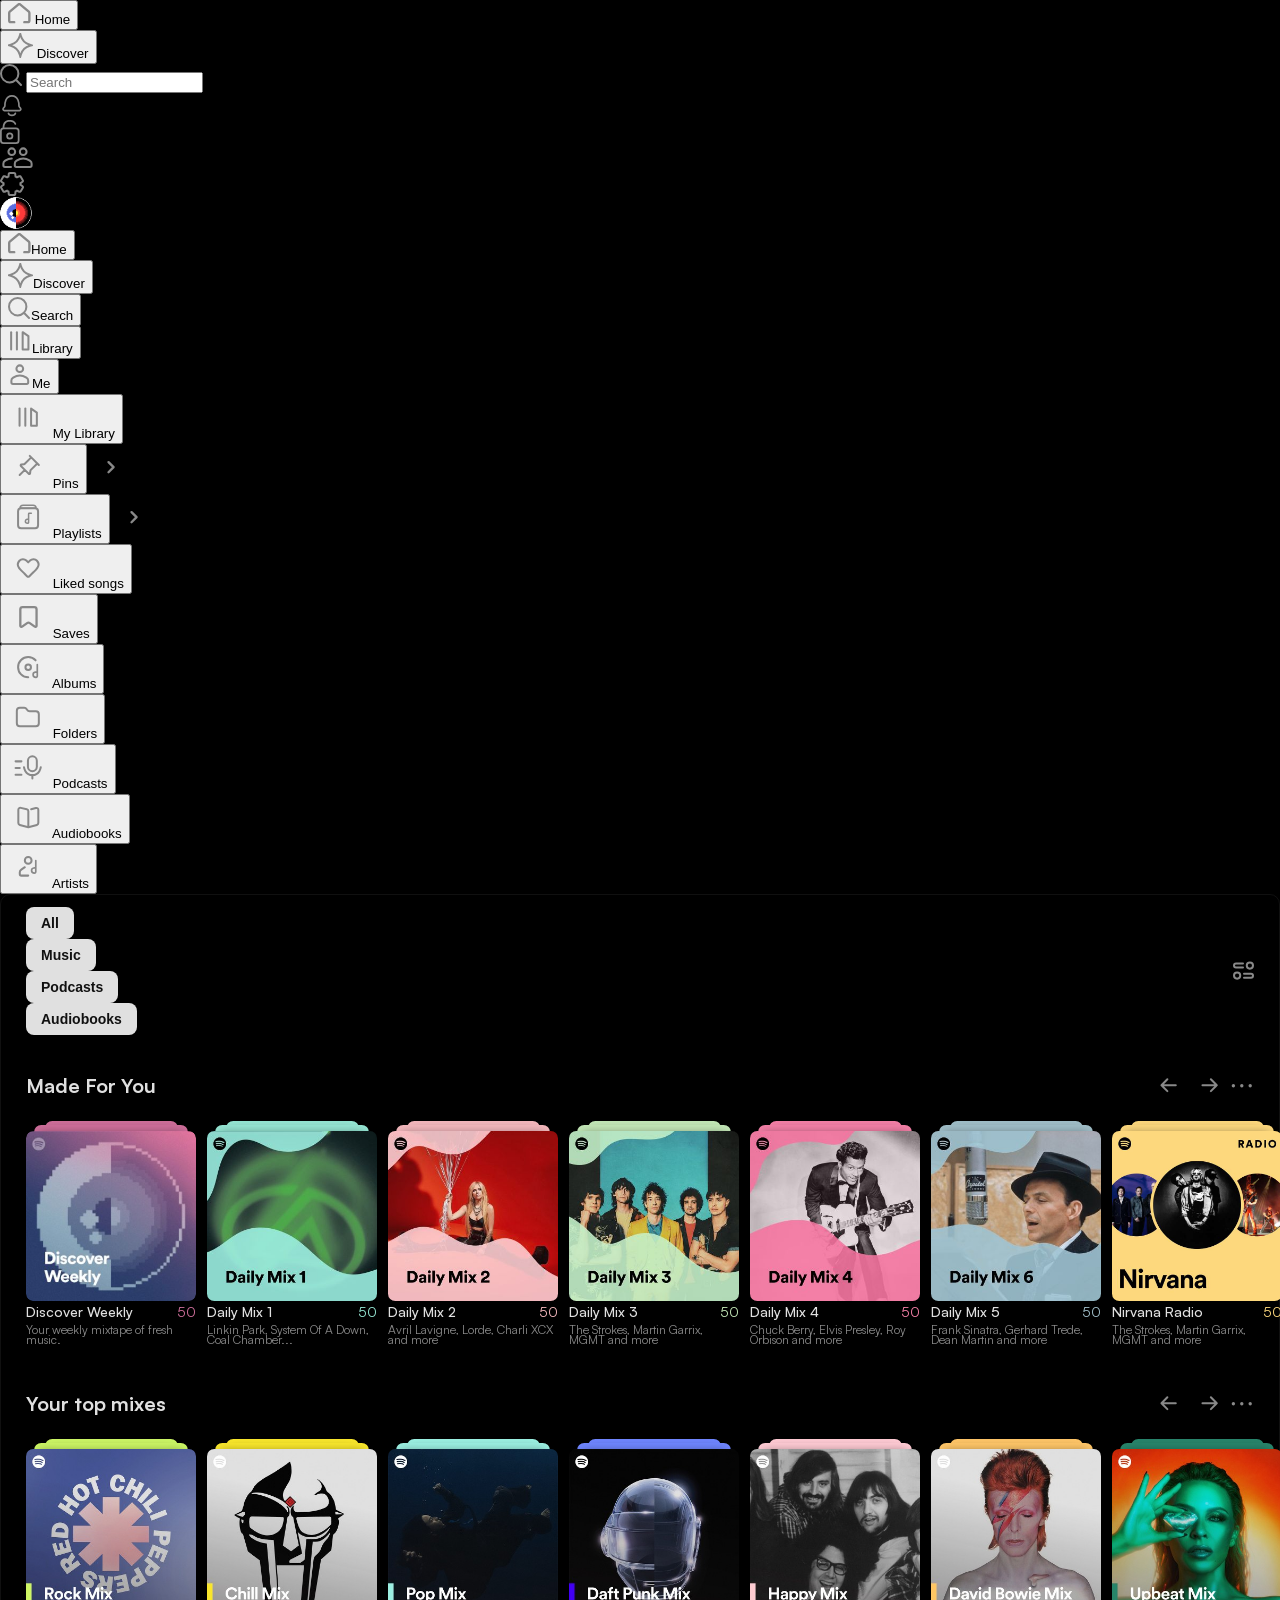
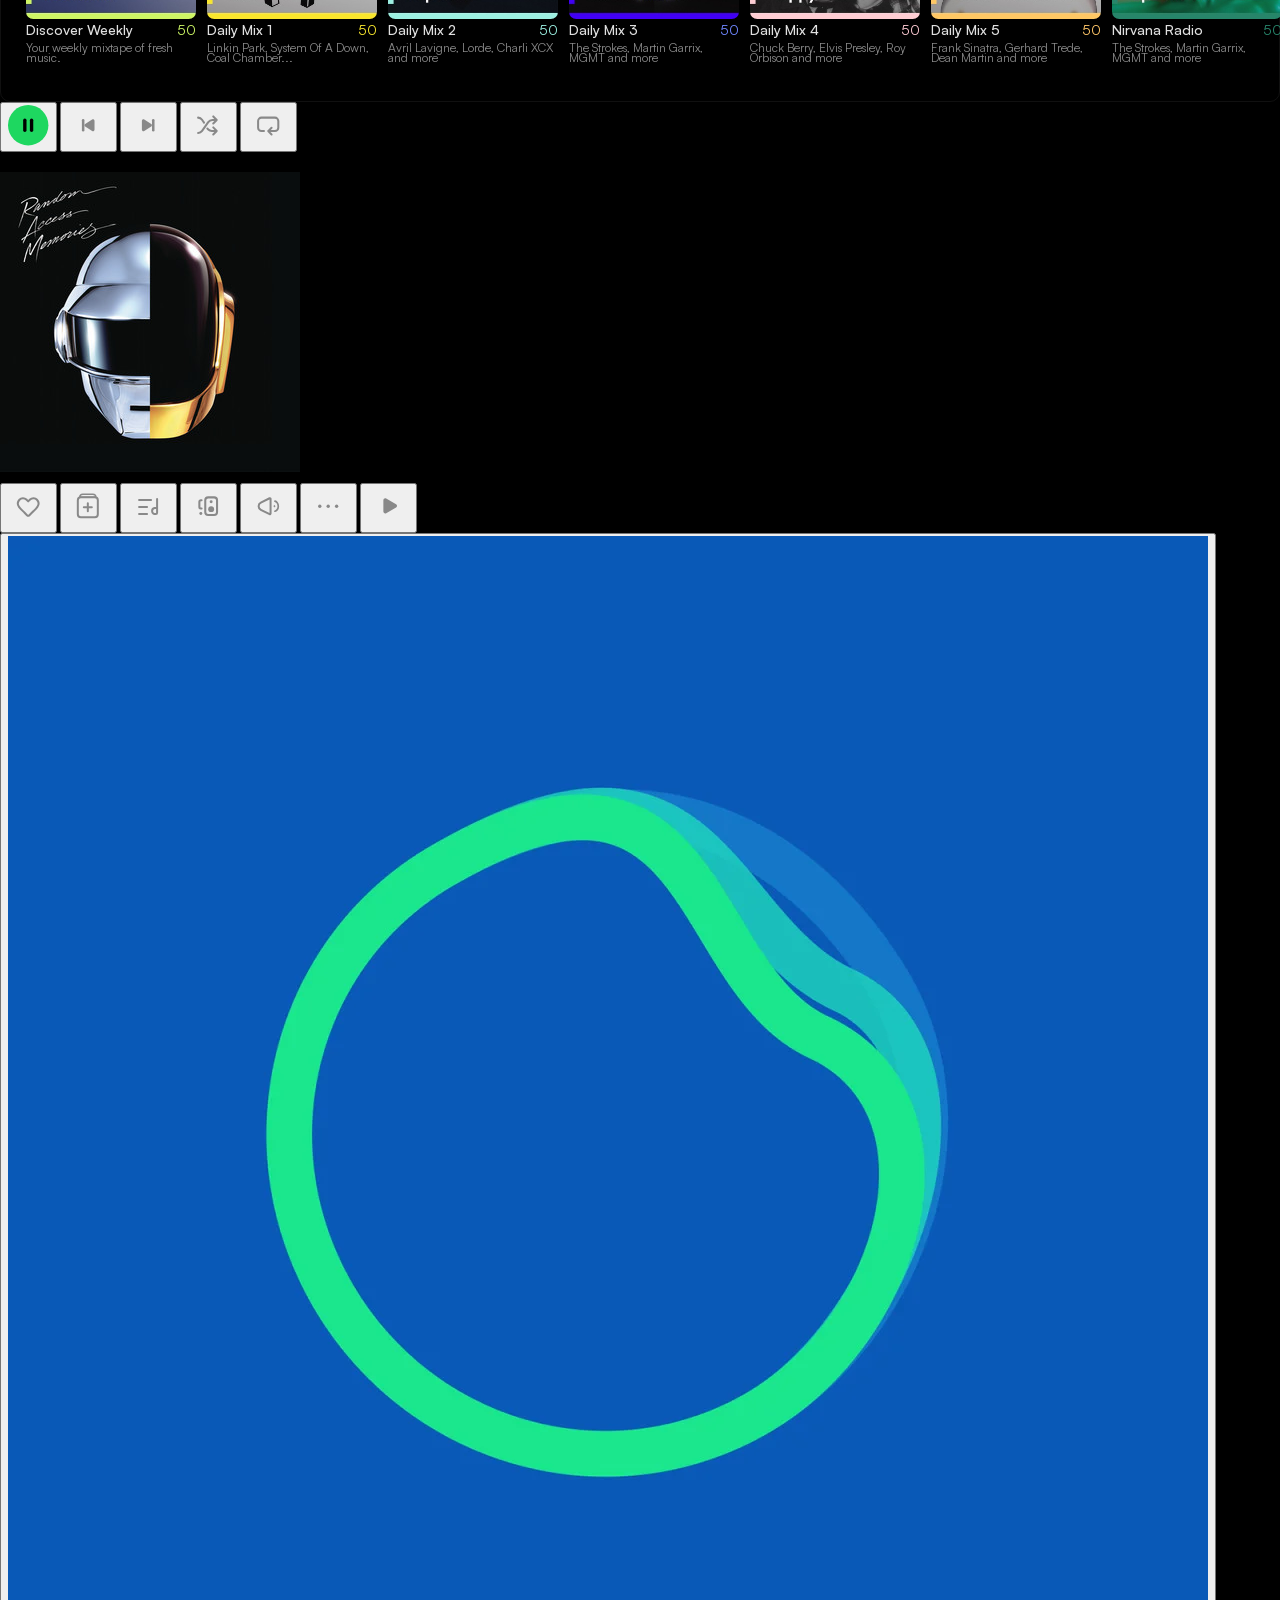
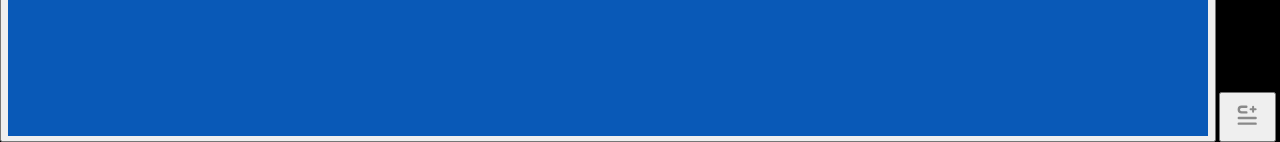
==== index.html @ dafb08f4 "..." ====
<!DOCTYPE html>
<html lang="en">
<head>
    <meta charset="UTF-8">
    <meta name="viewport" content="width=device-width, initial-scale=1.0">
    <title>Document</title>
    <link rel="stylesheet" href="./assets/fonts/fonts.css">
    <link rel="stylesheet" href="css/style.css">
</head>
<body>

        <!-- Koki -->
    <!-- desctop header -->

     <header class="header-desctop">

            
        
            
            <!-- header nav buttons and search input -->
            
            <div class="header-nav">
                <ul>
                    <li class="active">
                        <button>
                            <span class="icon">
                                <img src="./assets/images/Icons-large/house no hover.svg" alt="">
                            </span>
                            <span class="item-label">Home</span>
                        </button>
                    </li>

                    <li>
                        <button>
                            <span class="icon">
                                <img src="./assets/images/Icons-large/star discover.svg" alt="">
                            </span>
                            <span class="item-label">Discover</span>
                        </button>
                    </li>
                </ul>
                
                
            
                <div class="search-container">
                <img src="./assets/images/Icons-large/magnifing glass.svg" alt="">
                <input type="search" placeholder="Search">
                </div>
            
            </div>



            <div class="header-action-icons">
                <ul>
                    <li><img src="./assets/images/Icons-large/bell.svg" alt=""></li>
                    <li><img src="./assets/images/Icons-large/lock.svg" alt=""></li>
                    <li><img src="./assets/images/Icons-large/group.svg" alt=""></li>
                    <li><img src="./assets/images/Icons-large/settings.svg" alt=""></li>
                    <li><img src="./assets/images/Icons-large/profile icon.svg" alt=""></li>
                </ul>
            </div>
        
        </header>


    


     <!-- mobile header -->
     <header class="header-mobile">
         <div class="header-nav">
                <ul>
                    <li><button><img src="./assets/images/Icons-small/house-mobile.svg" alt="">Home</button></li>
                    <li><button><img src="./assets/images/Icons-small/discover-mobile.svg" alt="">Discover</button></li>
                    <li><button><img src="./assets/images/Icons-small/search-mobile.svg" alt="">Search</button></li>
                    <li><button><img src="./assets/images/Icons-small/libary-mobile.svg" alt="">Library</button></li>
                    <li><button><img src="./assets/images/Icons-small/me-mobile.svg" alt="">Me</button></li>
                </ul>
                
                
                
                
                

            </div>
     </header>


     <!-- nutsa -->
     <!-- sidebar -->
     <aside class="sidebar">
        <ul class="sidebar-content">

            <!-- My Library start -->
            <li class="sidebar-items">
                <button class="sidebar-item">
                    <img src="assets/images/Icons-large/Name=Library, Filled=No.svg" class="icon" alt="albums icon">
                    <span class="item-label">My Library</span>
                </button>
            </li>
            <!-- My Library end -->

            <li class="sidebar-items">
                <button class="sidebar-item">
                    <img src="assets/images/Icons-large/Name=Pin, Filled=No.svg" class="icon" alt="pin icon">
                    <span class="item-label">Pins</span>
                </button>
                <img src="assets/images/Icons-large/Name=Right, Filled=No.svg" class="sidebar-arrow" class="sidebar arrow">
            </li>


            <li class="sidebar-items">
                <button class="sidebar-item">
                    <img src="assets/images/Icons-large/Name=Playlist, Filled=No.svg" class="icon" alt="playlist icon">
                    <span class="item-label">Playlists</span>
                </button>
                <img src="assets/images/Icons-large/Name=Right, Filled=No.svg" class="sidebar-arrow" class="sidebar arrow">
            </li>

            <li class="sidebar-items">
                <button class="sidebar-item">
                    <img src="assets/images/Icons-large/Name=Like, Filled=No.svg" class="icon" alt="liked song icon">
                    <span class="item-label">Liked songs</span>
                </button>
            </li>

            <li class="sidebar-items">
                <button class="sidebar-item">
                    <img src="assets/images/Icons-large/Name=Save, Filled=No.svg" class="icon" alt="saved icon">
                    <span class="item-label">Saves</span>
                </button>
            </li>

            <li class="sidebar-items">
                <button class="sidebar-item">
                    <img src="assets/images/Icons-large/Name=Album, Filled=No.svg" class="icon" alt="albums icon">
                    <span class="item-label">Albums</span>
                </button>
            </li>

            <li class="sidebar-items">
                <button class="sidebar-item">
                    <img src="assets/images/Icons-large/Name=Folder, Filled=No.svg" class="icon" alt="Folders icon">
                    <span class="item-label">Folders</span>
                </button>
            </li>

            <li class="sidebar-items">
                <button class="sidebar-item">
                    <img src="assets/images/Icons-large/Name=Podcast, Filled=No.svg" class="icon" alt="podcasts icon">
                    <span class="item-label">Podcasts</span>
                </button>
            </li>

            <li class="sidebar-items">
                <button class="sidebar-item">
                    <img src="assets/images/Icons-large/Name=Audiobook, Filled=No.svg" class="icon" alt="audiobooks icon">
                    <span class="item-label">Audiobooks</span>
                </button>
            </li>

            <li class="sidebar-items">
                <button class="sidebar-item">
                    <img src="assets/images/Icons-large/Name=Artist, Filled=No.svg" class="icon" alt="artists icon">
                    <span class="item-label">Artists</span>
                </button>
            </li>
        </ul>
     </aside>


    <!-- Main section -->
     <main class="main">

        <!-- Home section -->

        

        <section class="home">
            

           


            <!-- Music and other audio services filter -->

            <div class="music-audio-filter">
                <div>
                    <ul>
                        <li><button>All</button></li>
                        <li><button>Music</button></li>
                        <li><button>Podcasts</button></li>
                        <li><button>Audiobooks</button></li>
                    </ul>
                </div>
                    
                    
                
                
                <img src="./assets/images/Icons-large/friends-activity-sidebar-toggle-button.svg" alt="">

            </div>



            
            <!-- mobile only sub menu -->

            <section class="mobile-insta-access-music-list">


                <!-- individual card -->
                <div class="mobile-insta-access-container">
                    <img src="./assets/images/home-mix-cards/daft punk.png" alt="">
                    <div>
                        <h4>Get Lucky (feat. Pharel whiliams)</h4>
                        <p>Daft Punk</p>
                    </div>
                </div>


                <!-- individual card -->
                <div class="mobile-insta-access-container">
                    <img src="./assets/images/home-mix-cards/avrillpink.png" alt="">
                    <div>
                        <h4>Daily Mix 2</h4>
                    </div>
                </div>

                
                <!-- individual card -->
                <div class="mobile-insta-access-container">
                    <img src="./assets/images/home-mix-cards/linkingreen.png" alt="">
                    <div>
                        <h4>Daily Mix 1</h4>
                        
                    </div>
                </div>


                <!-- individual card -->
                <div class="mobile-insta-access-container">
                    <img src="./assets/images/home-mix-cards/daft punk.png" alt="">
                    <div>
                        <h4>Instant Crush</h4>
                        <p>Daft Punk</p>
                    </div>
                </div>


                <!-- individual card -->
                <div class="mobile-insta-access-container">
                    <img src="./assets/images/home-mix-cards/daft punk.png" alt="">
                    <div>
                        <h4>Around the world</h4>
                        <p>Daft Punk</p>
                    </div>
                </div>


                <!-- individual card -->
                <div class="mobile-insta-access-container">
                    <img src="./assets/images/home-mix-cards/redhotchillieyellow.png" alt="">
                    <div>
                        <h4>Rock Mix</h4>
                        
                    </div>
                </div>

            </section>
           

            <!-- Made for You CardList Header -->
            <div class="card-list-header">
                
                <h2>Made For You</h2>
                
                <div>
                    <img src="./assets/images/Icons-large/Name=Arrow-Left, Filled=No.svg" alt="">
                    <img src="./assets/images/Icons-large/Name=Arrow-Right, Filled=No.svg" alt="">
                    <img src="./assets/images/Icons-large/tripple dots.svg" alt="">
                </div>
            </div>






            <!-- Card List : Made for you -->
            <div class="home-mix-card-list">




                <!-- Card container -->
                 <div class="home-mix-card-container descoverpink">
                <div class="home-mix-card-image-container">
                <img src="./assets/images/home-mix-cards/discover weekly.png" alt="" class="home-mix-card-image">
                <div class="card-image-backlayer1"></div>
                <div class="card-image-backlayer2"></div>
                </div>
                <div class="card-text">
                    <div class="card-text-header">
                        <h3>Discover Weekly</h3>
                        <span>50</span>
                    </div>
                    <p>Your weekly mixtape of fresh music.</p>
                </div>   
                </div>
                

                <!-- Card container -->
                 <div class="home-mix-card-container linkinparkgreen">
                <div class="home-mix-card-image-container">
                <img src="./assets/images/home-mix-cards/linkingreen.png" alt="" class="home-mix-card-image">
                <div class="card-image-backlayer1"></div>
                <div class="card-image-backlayer2"></div>
                </div>
                <div class="card-text">
                    <div class="card-text-header">
                        <h3>Daily Mix 1</h3>
                        <span>50</span>
                    </div>
                    <p>Linkin Park, System Of A Down, Coal Chamber...</p>
                </div>   
                </div>
            

                <!-- Card container -->
                 <div class="home-mix-card-container avrillpink">
                <div class="home-mix-card-image-container">
                <img src="./assets/images/home-mix-cards/avrillpink.png" alt="" class="home-mix-card-image">
                <div class="card-image-backlayer1"></div>
                <div class="card-image-backlayer2"></div>
                </div>
                <div class="card-text">
                    <div class="card-text-header">
                        <h3>Daily Mix 2</h3>
                        <span>50</span>
                    </div>
                    <p>Avril Lavigne, Lorde, Charli XCX and more</p>
                </div>   
                </div>
              

                <!-- Card container -->
                 <div class="home-mix-card-container strokesgreen">
                <div class="home-mix-card-image-container">
                <img src="./assets/images/home-mix-cards/strokesgreen.png" alt="" class="home-mix-card-image">
                <div class="card-image-backlayer1"></div>
                <div class="card-image-backlayer2"></div>
                </div>
                <div class="card-text">
                    <div class="card-text-header">
                        <h3>Daily Mix 3</h3>
                        <span>50</span>
                    </div>
                    <p>The Strokes, Martin Garrix, MGMT and more</p>
                </div>   
                </div>
             

                <!-- Card container -->
                 <div class="home-mix-card-container chuckberrypink">
                <div class="home-mix-card-image-container">
                <img src="./assets/images/home-mix-cards/chuckberrypink.png" alt="" class="home-mix-card-image">
                <div class="card-image-backlayer1"></div>
                <div class="card-image-backlayer2"></div>
                </div>
                <div class="card-text">
                    <div class="card-text-header">
                        <h3>Daily Mix 4</h3>
                        <span>50</span>
                    </div>
                    <p>Chuck Berry, Elvis Presley, Roy Orbison and more</p>
                </div>   
                </div>
                

                <!-- Card container -->
                 <div class="home-mix-card-container sinatrablue" >
                <div class="home-mix-card-image-container">
                <img src="./assets/images/home-mix-cards/sinatrablue.png" alt="" class="home-mix-card-image">
                <div class="card-image-backlayer1"></div>
                <div class="card-image-backlayer2"></div>
                </div>
                <div class="card-text">
                    <div class="card-text-header">
                        <h3>Daily Mix 5</h3>
                        <span>50</span>
                    </div>
                    <p>Frank Sinatra, Gerhard Trede, Dean Martin and more</p>
                </div>   
                </div>
             

                <!-- Card container -->
                 <div class="home-mix-card-container nirvanayellow">
                <div class="home-mix-card-image-container">
                <img src="./assets/images/home-mix-cards/nirvanayellow.png" alt="" class="home-mix-card-image">
                <div class="card-image-backlayer1"></div>
                <div class="card-image-backlayer2"></div>
                </div>
                <div class="card-text">
                    <div class="card-text-header">
                        <h3>Nirvana Radio</h3>
                        <span>50</span>
                    </div>
                    <p>The Strokes, Martin Garrix, MGMT and more</p>
                </div>   
                </div>
                

                <!-- Card container -->
                 <div class="home-mix-card-container follautpink">
                <div class="home-mix-card-image-container">
                <img src="./assets/images/home-mix-cards/follautpink.png" alt="" class="home-mix-card-image">
                <div class="card-image-backlayer1"></div>
                <div class="card-image-backlayer2"></div>
                </div>
                <div class="card-text">
                    <div class="card-text-header">
                        <h3>Fall Out Boy Ra...</h3>
                        <span>50</span>
                    </div>
                    <p>With Panic! At The Disco, The All-American Rejects,...</p>
                </div>   
                </div>
                
            </div>
           <!-- Card List : Made for you : END of list  -->









            <!-- Your Top Mixes Card List Header  -->

            <div class="card-list-header">
                <h2>Your top mixes</h2>
                
                <div>
                    <img src="./assets/images/Icons-large/Name=Arrow-Left, Filled=No.svg" alt="">
                    <img src="./assets/images/Icons-large/Name=Arrow-Right, Filled=No.svg" alt="">
                    <img src="./assets/images/Icons-large/tripple dots.svg" alt="">
                </div>
            </div>



           <!-- Card List : Your top mixes -->
           <div class="home-mix-card-list">

                <!-- Card container -->
                 <div class="home-mix-card-container redhotchillieyellow">
                <div class="home-mix-card-image-container">
                <img src="./assets/images/home-mix-cards/redhotchillieyellow.png" alt="" class="home-mix-card-image">
                <div class="card-image-backlayer1"></div>
                <div class="card-image-backlayer2"></div>
                </div>
                <div class="card-text">
                    <div class="card-text-header">
                        <h3>Discover Weekly</h3>
                        <span>50</span>
                    </div>
                    <p>Your weekly mixtape of fresh music.</p>
                </div>   
                </div>
                

                <!-- Card container -->
                 <div class="home-mix-card-container mfdoomyellow">
                <div class="home-mix-card-image-container">
                <img src="./assets/images/home-mix-cards/mfdoomyellow.png" alt="" class="home-mix-card-image">
                <div class="card-image-backlayer1"></div>
                <div class="card-image-backlayer2"></div>
                </div>
                <div class="card-text">
                    <div class="card-text-header">
                        <h3>Daily Mix 1</h3>
                        <span>50</span>
                    </div>
                    <p>Linkin Park, System Of A Down, Coal Chamber...</p>
                </div>   
                </div>
            

                <!-- Card container -->
                 <div class="home-mix-card-container eilishblue">
                <div class="home-mix-card-image-container">
                <img src="./assets/images/home-mix-cards/eilishblue.png" alt="" class="home-mix-card-image">
                <div class="card-image-backlayer1"></div>
                <div class="card-image-backlayer2"></div>
                </div>
                <div class="card-text">
                    <div class="card-text-header">
                        <h3>Daily Mix 2</h3>
                        <span>50</span>
                    </div>
                    <p>Avril Lavigne, Lorde, Charli XCX and more</p>
                </div>   
                </div>
              

                <!-- Card container -->
                 <div class="home-mix-card-container daftpunkblue">
                <div class="home-mix-card-image-container">
                <img src="./assets/images/home-mix-cards/daftpunkblue.png" alt="" class="home-mix-card-image">
                <div class="card-image-backlayer1"></div>
                <div class="card-image-backlayer2"></div>
                </div>
                <div class="card-text">
                    <div class="card-text-header">
                        <h3>Daily Mix 3</h3>
                        <span>50</span>
                    </div>
                    <p>The Strokes, Martin Garrix, MGMT and more</p>
                </div>   
                </div>
             

                <!-- Card container -->
                 <div class="home-mix-card-container turtlespink">
                <div class="home-mix-card-image-container">
                <img src="./assets/images/home-mix-cards/turtlespink.png" alt="" class="home-mix-card-image">
                <div class="card-image-backlayer1"></div>
                <div class="card-image-backlayer2"></div>
                </div>
                <div class="card-text">
                    <div class="card-text-header">
                        <h3>Daily Mix 4</h3>
                        <span>50</span>
                    </div>
                    <p>Chuck Berry, Elvis Presley, Roy Orbison and more</p>
                </div>   
                </div>
                

                <!-- Card container -->
                 <div class="home-mix-card-container davidbowieorange" >
                <div class="home-mix-card-image-container">
                <img src="./assets/images/home-mix-cards/davidbowieorange.png" alt="" class="home-mix-card-image">
                <div class="card-image-backlayer1"></div>
                <div class="card-image-backlayer2"></div>
                </div>
                <div class="card-text">
                    <div class="card-text-header">
                        <h3>Daily Mix 5</h3>
                        <span>50</span>
                    </div>
                    <p>Frank Sinatra, Gerhard Trede, Dean Martin and more</p>
                </div>   
                </div>
             

                <!-- Card container -->
                 <div class="home-mix-card-container minoguegreen">
                <div class="home-mix-card-image-container">
                <img src="./assets/images/home-mix-cards/minoguegreen.png" alt="" class="home-mix-card-image">
                <div class="card-image-backlayer1"></div>
                <div class="card-image-backlayer2"></div>
                </div>
                <div class="card-text">
                    <div class="card-text-header">
                        <h3>Nirvana Radio</h3>
                        <span>50</span>
                    </div>
                    <p>The Strokes, Martin Garrix, MGMT and more</p>
                </div>   
                </div>
                

                <!-- Card container -->
                 <div class="home-mix-card-container chuckberrydarkpink">
                <div class="home-mix-card-image-container">
                <img src="./assets/images/home-mix-cards/chuckberrydarkpink.png" alt="" class="home-mix-card-image">
                <div class="card-image-backlayer1"></div>
                <div class="card-image-backlayer2"></div>
                </div>
                <div class="card-text">
                    <div class="card-text-header">
                        <h3>Fall Out Boy Ra...</h3>
                        <span>50</span>
                    </div>
                    <p>With Panic! At The Disco, The All-American Rejects,...</p>
                </div>   
                </div>
                
            </div>
            <!-- Card List : Your top mixes : END of list -->
        
        
        
        </section>




     </main>
     
        <!-- davit -->

     <!-- <Player> -->
    
        <div class="control-bar">

    <!-- Прогресс-бар снизу (мобильный) -->
    <div class="progress-bar progress-bar--mobile">
        <div class="progress-bar__fill"></div>
    </div>

    <div class="control-left">

        <div class="player">
            <button class="player__pause"><img src="./assets/images/Icons-large/Name=Pause, Filled=No.svg" alt="Pause"></button>
            <button class="player__btn"><img src="./assets/images/Icons-large/Name=Prev, Filled=No.svg" alt="Previous"></button>
            <button class="player__btn"><img src="./assets/images/Icons-large/Name=Next, Filled=No.svg" alt="Next"></button>
            <button class="player__btn"><img src="./assets/images/Icons-large/Name=Shuffle, Filled=No.svg" alt="Shuffle"></button>
            <button class="player__btn"><img src="./assets/images/Icons-large/Name=Loop, Filled=No.svg" alt="Loop"></button>
        </div>

    </div>

    <div class="track-meta">

        <div class="player__progress">
            <time class="track-time">2:23</time>
            <div class="progress-bar">
                <div class="progress-bar__fill"></div>
            </div>
            <time class="track-time">4:45</time>
        </div>

            <img class="track-picture" src="./assets/images/helmet.png" alt="Track picture">
            <div class="track-info">
                <span class="track-info-title">Get Lucky</span>
                <span class="track-info-singer">Daft Punk</span>
                <span class="track-info-album">Random Access Memories</span>
            </div>
    </div>

    <div class="control-right">

        <div class="global">
            <button class="player__btn"><img src="./assets/images/Icons-large/Name=Like, Filled=No.svg" alt="Like"></button>
            <button class="player__btn add-btn"><img src="./assets/images/Icons-large/Name=Add to Playlist, Filled=No.svg" alt="Add to Playlist"></button>
            <button class="player__btn"><img src="./assets/images/Icons-large/Name=Lyrics, Filled=No.svg" alt="Lyrics"></button>
            <button class="player__btn"><img src="./assets/images/Icons-large/Name=Device, Filled=No.svg" alt="Device"></button>
            <button class="player__btn"><img src="./assets/images/Icons-large/Name=Volume, Filled=No.svg" alt="Volume"></button>
            <button class="player__btn"><img src="./assets/images/Icons-large/Name=More, Filled=No.svg" alt="More"></button>
            <button class="responsive-play-btn"><img src="./assets/images/Icons-large/Name=Play Simple, Filled=No.svg" alt="Play"></button>
        </div>

        <div class="additions">
            <button class="player__ai"><img src="./assets/images/Icons-large/ai.png" alt="AI"></button>
            <button class="player__btn"><img src="./assets/images/Icons-large/Name=Add to Queue, Filled=No.svg" alt="Queue"></button>
        </div>

    </div>

</div>
<!-- </player> -->



</body>
</html>
---- assets/fonts/fonts.css ----
@font-face {
    font-family: 'Satoshi';
    src: url(./Satoshi_Complete/Fonts/TTF/Satoshi-Variable.ttf) format('truetype');

}
---- css/style.css ----
html, body, div, span, applet, object, iframe,
h1, h2, h3, h4, h5, h6, p, blockquote, pre,
a, abbr, acronym, address, big, cite, code,
del, dfn, em, img, ins, kbd, q, s, samp,
small, strike, strong, sub, sup, tt, var,
b, u, i, center,
dl, dt, dd, ol, ul, li,
fieldset, form, label, legend,
table, caption, tbody, tfoot, thead, tr, th, td,
article, aside, canvas, details, embed,
figure, figcaption, footer, header, hgroup,
menu, nav, output, ruby, section, summary,
time, mark, audio, video {
  margin: 0;
  padding: 0;
  border: 0;
  font-size: 100%;
  font: inherit;
  vertical-align: baseline;
}

/* HTML5 display-role reset for older browsers */
article, aside, details, figcaption, figure,
footer, header, hgroup, menu, nav, section {
  display: block;
}

body {
  line-height: 1;
  font-family: "Satoshi";
}

ol, ul {
  list-style: none;
}

blockquote, q {
  quotes: none;
}

blockquote:before, blockquote:after,
q:before, q:after {
  content: "";
  content: none;
}

table {
  border-collapse: collapse;
  border-spacing: 0;
}

html {
  font-size: 62.5%;
}

.main {
  padding: 1.2rem 2.5rem 0 2.5rem;
}

@media (min-width: 500px) {
  .main {
    border: 0.1rem solid rgba(32, 32, 32, 0.5019607843);
    border-radius: 1rem;
    padding: 1.2rem 2.5rem 0 2.5rem;
  }
}

.music-audio-filter {
  display: flex;
  justify-content: space-between;
  margin-bottom: 2.2rem;
}
.music-audio-filter div {
  display: flex;
  column-gap: 10px;
}
.music-audio-filter button {
  color: #E0E0E0;
  background-color: #202020;
  border: none;
  font-size: 1.4rem;
  font-weight: 700;
  padding: 0.8rem 1.5rem;
  border-radius: 0.8rem;
  font-size: 12px;
  font-weight: 400;
}
.music-audio-filter button:nth-child(1) {
  display: none;
}

@media (min-width: 500px) {
  .music-audio-filter {
    display: flex;
    justify-content: space-between;
    margin-bottom: 1.6rem;
  }
  .music-audio-filter div {
    display: flex;
    column-gap: 1rem;
  }
  .music-audio-filter button:nth-child(1) {
    display: flex;
    background-color: #E0E0E0;
    color: #111111;
  }
  .music-audio-filter button {
    color: #E0E0E0;
    background-color: #202020;
    border: none;
    font-size: 1.4rem;
    font-weight: 700;
    padding: 0.8rem 1.5rem;
    border-radius: 0.8rem;
  }
}

.mobile-insta-access-music-list {
  display: flex;
  flex-wrap: wrap;
  justify-content: center;
  gap: 1rem;
}

@media (min-width: 500px) {
  .mobile-insta-access-music-list {
    display: none;
  }
}

.mobile-insta-access-container {
  display: flex;
  background-color: #202020;
  padding: 0.8rem;
  width: 45%;
  border-radius: 1rem;
}
.mobile-insta-access-container div {
  display: flex;
  flex-direction: column;
  justify-content: center;
  row-gap: 0.1rem;
  min-width: 0;
  padding-left: 0.8rem;
}
.mobile-insta-access-container img {
  height: 4.3rem;
  border-radius: 3px;
}

.mobile-insta-access-container h4 {
  color: #E0E0E0;
  font-size: 1.4rem;
  font-weight: 400;
  white-space: nowrap;
  overflow: hidden;
  text-overflow: ellipsis;
}
.mobile-insta-access-container p {
  color: #898989;
  font-size: 1.4rem;
  font-weight: 400;
}

.card-list-header {
  padding-bottom: 1.5rem;
  display: flex;
  justify-content: space-between;
  margin-top: 30px;
}
.card-list-header h2 {
  color: #E0E0E0;
  font-size: 2rem;
  font-weight: 700;
}
.card-list-header img:nth-child(1),
.card-list-header img:nth-child(2) {
  display: none;
}

@media (min-width: 500px) {
  .card-list-header {
    display: flex;
    justify-content: space-between;
    align-items: center;
  }
  .card-list-header img {
    display: flex;
  }
  .card-list-header h2 {
    color: #E0E0E0;
    font-size: 2rem;
    font-weight: 700;
  }
  .card-list-header div {
    display: flex;
    align-items: center;
  }
  .card-list-header img:nth-child(1),
  .card-list-header img:nth-child(2) {
    display: flex;
  }
}

.home-mix-card-container.avrillpink {
  display: flex;
  flex-direction: column;
  align-items: center;
  max-width: 14.106rem;
  padding-top: 1rem;
  padding-bottom: 0.8rem;
}
.home-mix-card-container.avrillpink .card-text {
  display: flex;
  flex-direction: column;
  align-items: center;
  color: #898989;
  line-height: 100%;
}
.home-mix-card-container.avrillpink .card-text p {
  font-size: 0.996rem;
}
.home-mix-card-container.avrillpink .card-text-header {
  display: flex;
  justify-content: space-between;
  min-width: 100%;
  font-size: 1.162rem;
  padding-top: 0.502rem;
  padding-bottom: 0.664rem;
}
.home-mix-card-container.avrillpink .card-text-header h3 {
  font-weight: 500;
  color: #E0E0E0;
}
.home-mix-card-container.avrillpink .card-text-header span {
  font-weight: 400;
  color: #F4B8BD;
}
.home-mix-card-container.avrillpink .home-mix-card-image-container {
  display: grid;
  place-items: end center;
  align-items: center;
}
.home-mix-card-container.avrillpink .home-mix-card-image-container .home-mix-card-image, .home-mix-card-container.avrillpink .home-mix-card-image-container .card-image-backlayer1, .home-mix-card-container.avrillpink .home-mix-card-image-container .card-image-backlayer2 {
  grid-area: 1/1;
}
.home-mix-card-container.avrillpink .home-mix-card-image-container .home-mix-card-image {
  height: 14rem;
  width: 14rem;
  z-index: 20;
  border-radius: 0.725rem;
  box-shadow: 0 -1rem 1rem -1.3rem rgba(0, 0, 0, 0.5);
}
.home-mix-card-container.avrillpink .home-mix-card-image-container .card-image-backlayer1 {
  background-color: #F4B8BD;
  height: 12.7783rem;
  width: 12.7783rem;
  z-index: 10;
  border-radius: 0.725rem;
  transform: translateY(-1rem);
  box-shadow: 0 -1rem 1rem -1.7rem rgba(0, 0, 0, 0.5);
}
.home-mix-card-container.avrillpink .home-mix-card-image-container .card-image-backlayer2 {
  background-color: #F4B8BD;
  height: 11.036rem;
  width: 11.036rem;
  z-index: 1;
  border-radius: 0.725rem;
  transform: translateY(-2.3rem);
}

.home-mix-card-container.descoverpink {
  display: flex;
  flex-direction: column;
  align-items: center;
  max-width: 14.106rem;
  padding-top: 1rem;
  padding-bottom: 0.8rem;
}
.home-mix-card-container.descoverpink .card-text {
  display: flex;
  flex-direction: column;
  align-items: center;
  color: #898989;
  line-height: 100%;
}
.home-mix-card-container.descoverpink .card-text p {
  font-size: 0.996rem;
}
.home-mix-card-container.descoverpink .card-text-header {
  display: flex;
  justify-content: space-between;
  min-width: 100%;
  font-size: 1.162rem;
  padding-top: 0.502rem;
  padding-bottom: 0.664rem;
}
.home-mix-card-container.descoverpink .card-text-header h3 {
  font-weight: 500;
  color: #E0E0E0;
}
.home-mix-card-container.descoverpink .card-text-header span {
  font-weight: 400;
  color: #CE6E9A;
}
.home-mix-card-container.descoverpink .home-mix-card-image-container {
  display: grid;
  place-items: end center;
  align-items: center;
}
.home-mix-card-container.descoverpink .home-mix-card-image-container .home-mix-card-image, .home-mix-card-container.descoverpink .home-mix-card-image-container .card-image-backlayer1, .home-mix-card-container.descoverpink .home-mix-card-image-container .card-image-backlayer2 {
  grid-area: 1/1;
}
.home-mix-card-container.descoverpink .home-mix-card-image-container .home-mix-card-image {
  height: 14rem;
  width: 14rem;
  z-index: 20;
  border-radius: 0.725rem;
  box-shadow: 0 -1rem 1rem -1.3rem rgba(0, 0, 0, 0.5);
}
.home-mix-card-container.descoverpink .home-mix-card-image-container .card-image-backlayer1 {
  background-color: #CE6E9A;
  height: 12.7783rem;
  width: 12.7783rem;
  z-index: 10;
  border-radius: 0.725rem;
  transform: translateY(-1rem);
  box-shadow: 0 -1rem 1rem -1.7rem rgba(0, 0, 0, 0.5);
}
.home-mix-card-container.descoverpink .home-mix-card-image-container .card-image-backlayer2 {
  background-color: #CE6E9A;
  height: 11.036rem;
  width: 11.036rem;
  z-index: 1;
  border-radius: 0.725rem;
  transform: translateY(-2.3rem);
}

.home-mix-card-container.linkinparkgreen {
  display: flex;
  flex-direction: column;
  align-items: center;
  max-width: 14.106rem;
  padding-top: 1rem;
  padding-bottom: 0.8rem;
}
.home-mix-card-container.linkinparkgreen .card-text {
  display: flex;
  flex-direction: column;
  align-items: center;
  color: #898989;
  line-height: 100%;
}
.home-mix-card-container.linkinparkgreen .card-text p {
  font-size: 0.996rem;
}
.home-mix-card-container.linkinparkgreen .card-text-header {
  display: flex;
  justify-content: space-between;
  min-width: 100%;
  font-size: 1.162rem;
  padding-top: 0.502rem;
  padding-bottom: 0.664rem;
}
.home-mix-card-container.linkinparkgreen .card-text-header h3 {
  font-weight: 500;
  color: #E0E0E0;
}
.home-mix-card-container.linkinparkgreen .card-text-header span {
  font-weight: 400;
  color: #95E6D3;
}
.home-mix-card-container.linkinparkgreen .home-mix-card-image-container {
  display: grid;
  place-items: end center;
  align-items: center;
}
.home-mix-card-container.linkinparkgreen .home-mix-card-image-container .home-mix-card-image, .home-mix-card-container.linkinparkgreen .home-mix-card-image-container .card-image-backlayer1, .home-mix-card-container.linkinparkgreen .home-mix-card-image-container .card-image-backlayer2 {
  grid-area: 1/1;
}
.home-mix-card-container.linkinparkgreen .home-mix-card-image-container .home-mix-card-image {
  height: 14rem;
  width: 14rem;
  z-index: 20;
  border-radius: 0.725rem;
  box-shadow: 0 -1rem 1rem -1.3rem rgba(0, 0, 0, 0.5);
}
.home-mix-card-container.linkinparkgreen .home-mix-card-image-container .card-image-backlayer1 {
  background-color: #95E6D3;
  height: 12.7783rem;
  width: 12.7783rem;
  z-index: 10;
  border-radius: 0.725rem;
  transform: translateY(-1rem);
  box-shadow: 0 -1rem 1rem -1.7rem rgba(0, 0, 0, 0.5);
}
.home-mix-card-container.linkinparkgreen .home-mix-card-image-container .card-image-backlayer2 {
  background-color: #95E6D3;
  height: 11.036rem;
  width: 11.036rem;
  z-index: 1;
  border-radius: 0.725rem;
  transform: translateY(-2.3rem);
}

.home-mix-card-container.strokesgreen {
  display: flex;
  flex-direction: column;
  align-items: center;
  max-width: 14.106rem;
  padding-top: 1rem;
  padding-bottom: 0.8rem;
}
.home-mix-card-container.strokesgreen .card-text {
  display: flex;
  flex-direction: column;
  align-items: center;
  color: #898989;
  line-height: 100%;
}
.home-mix-card-container.strokesgreen .card-text p {
  font-size: 0.996rem;
}
.home-mix-card-container.strokesgreen .card-text-header {
  display: flex;
  justify-content: space-between;
  min-width: 100%;
  font-size: 1.162rem;
  padding-top: 0.502rem;
  padding-bottom: 0.664rem;
}
.home-mix-card-container.strokesgreen .card-text-header h3 {
  font-weight: 500;
  color: #E0E0E0;
}
.home-mix-card-container.strokesgreen .card-text-header span {
  font-weight: 400;
  color: #C3E7B7;
}
.home-mix-card-container.strokesgreen .home-mix-card-image-container {
  display: grid;
  place-items: end center;
  align-items: center;
}
.home-mix-card-container.strokesgreen .home-mix-card-image-container .home-mix-card-image, .home-mix-card-container.strokesgreen .home-mix-card-image-container .card-image-backlayer1, .home-mix-card-container.strokesgreen .home-mix-card-image-container .card-image-backlayer2 {
  grid-area: 1/1;
}
.home-mix-card-container.strokesgreen .home-mix-card-image-container .home-mix-card-image {
  height: 14rem;
  width: 14rem;
  z-index: 20;
  border-radius: 0.725rem;
  box-shadow: 0 -1rem 1rem -1.3rem rgba(0, 0, 0, 0.5);
}
.home-mix-card-container.strokesgreen .home-mix-card-image-container .card-image-backlayer1 {
  background-color: #C3E7B7;
  height: 12.7783rem;
  width: 12.7783rem;
  z-index: 10;
  border-radius: 0.725rem;
  transform: translateY(-1rem);
  box-shadow: 0 -1rem 1rem -1.7rem rgba(0, 0, 0, 0.5);
}
.home-mix-card-container.strokesgreen .home-mix-card-image-container .card-image-backlayer2 {
  background-color: #C3E7B7;
  height: 11.036rem;
  width: 11.036rem;
  z-index: 1;
  border-radius: 0.725rem;
  transform: translateY(-2.3rem);
}

.home-mix-card-container.chuckberrypink {
  display: flex;
  flex-direction: column;
  align-items: center;
  max-width: 14.106rem;
  padding-top: 1rem;
  padding-bottom: 0.8rem;
}
.home-mix-card-container.chuckberrypink .card-text {
  display: flex;
  flex-direction: column;
  align-items: center;
  color: #898989;
  line-height: 100%;
}
.home-mix-card-container.chuckberrypink .card-text p {
  font-size: 0.996rem;
}
.home-mix-card-container.chuckberrypink .card-text-header {
  display: flex;
  justify-content: space-between;
  min-width: 100%;
  font-size: 1.162rem;
  padding-top: 0.502rem;
  padding-bottom: 0.664rem;
}
.home-mix-card-container.chuckberrypink .card-text-header h3 {
  font-weight: 500;
  color: #E0E0E0;
}
.home-mix-card-container.chuckberrypink .card-text-header span {
  font-weight: 400;
  color: #F37FA6;
}
.home-mix-card-container.chuckberrypink .home-mix-card-image-container {
  display: grid;
  place-items: end center;
  align-items: center;
}
.home-mix-card-container.chuckberrypink .home-mix-card-image-container .home-mix-card-image, .home-mix-card-container.chuckberrypink .home-mix-card-image-container .card-image-backlayer1, .home-mix-card-container.chuckberrypink .home-mix-card-image-container .card-image-backlayer2 {
  grid-area: 1/1;
}
.home-mix-card-container.chuckberrypink .home-mix-card-image-container .home-mix-card-image {
  height: 14rem;
  width: 14rem;
  z-index: 20;
  border-radius: 0.725rem;
  box-shadow: 0 -1rem 1rem -1.3rem rgba(0, 0, 0, 0.5);
}
.home-mix-card-container.chuckberrypink .home-mix-card-image-container .card-image-backlayer1 {
  background-color: #F37FA6;
  height: 12.7783rem;
  width: 12.7783rem;
  z-index: 10;
  border-radius: 0.725rem;
  transform: translateY(-1rem);
  box-shadow: 0 -1rem 1rem -1.7rem rgba(0, 0, 0, 0.5);
}
.home-mix-card-container.chuckberrypink .home-mix-card-image-container .card-image-backlayer2 {
  background-color: #F37FA6;
  height: 11.036rem;
  width: 11.036rem;
  z-index: 1;
  border-radius: 0.725rem;
  transform: translateY(-2.3rem);
}

.home-mix-card-container.sinatrablue {
  display: flex;
  flex-direction: column;
  align-items: center;
  max-width: 14.106rem;
  padding-top: 1rem;
  padding-bottom: 0.8rem;
}
.home-mix-card-container.sinatrablue .card-text {
  display: flex;
  flex-direction: column;
  align-items: center;
  color: #898989;
  line-height: 100%;
}
.home-mix-card-container.sinatrablue .card-text p {
  font-size: 0.996rem;
}
.home-mix-card-container.sinatrablue .card-text-header {
  display: flex;
  justify-content: space-between;
  min-width: 100%;
  font-size: 1.162rem;
  padding-top: 0.502rem;
  padding-bottom: 0.664rem;
}
.home-mix-card-container.sinatrablue .card-text-header h3 {
  font-weight: 500;
  color: #E0E0E0;
}
.home-mix-card-container.sinatrablue .card-text-header span {
  font-weight: 400;
  color: #A0BEC8;
}
.home-mix-card-container.sinatrablue .home-mix-card-image-container {
  display: grid;
  place-items: end center;
  align-items: center;
}
.home-mix-card-container.sinatrablue .home-mix-card-image-container .home-mix-card-image, .home-mix-card-container.sinatrablue .home-mix-card-image-container .card-image-backlayer1, .home-mix-card-container.sinatrablue .home-mix-card-image-container .card-image-backlayer2 {
  grid-area: 1/1;
}
.home-mix-card-container.sinatrablue .home-mix-card-image-container .home-mix-card-image {
  height: 14rem;
  width: 14rem;
  z-index: 20;
  border-radius: 0.725rem;
  box-shadow: 0 -1rem 1rem -1.3rem rgba(0, 0, 0, 0.5);
}
.home-mix-card-container.sinatrablue .home-mix-card-image-container .card-image-backlayer1 {
  background-color: #A0BEC8;
  height: 12.7783rem;
  width: 12.7783rem;
  z-index: 10;
  border-radius: 0.725rem;
  transform: translateY(-1rem);
  box-shadow: 0 -1rem 1rem -1.7rem rgba(0, 0, 0, 0.5);
}
.home-mix-card-container.sinatrablue .home-mix-card-image-container .card-image-backlayer2 {
  background-color: #A0BEC8;
  height: 11.036rem;
  width: 11.036rem;
  z-index: 1;
  border-radius: 0.725rem;
  transform: translateY(-2.3rem);
}

.home-mix-card-container.nirvanayellow {
  display: flex;
  flex-direction: column;
  align-items: center;
  max-width: 14.106rem;
  padding-top: 1rem;
  padding-bottom: 0.8rem;
}
.home-mix-card-container.nirvanayellow .card-text {
  display: flex;
  flex-direction: column;
  align-items: center;
  color: #898989;
  line-height: 100%;
}
.home-mix-card-container.nirvanayellow .card-text p {
  font-size: 0.996rem;
}
.home-mix-card-container.nirvanayellow .card-text-header {
  display: flex;
  justify-content: space-between;
  min-width: 100%;
  font-size: 1.162rem;
  padding-top: 0.502rem;
  padding-bottom: 0.664rem;
}
.home-mix-card-container.nirvanayellow .card-text-header h3 {
  font-weight: 500;
  color: #E0E0E0;
}
.home-mix-card-container.nirvanayellow .card-text-header span {
  font-weight: 400;
  color: #FDD87D;
}
.home-mix-card-container.nirvanayellow .home-mix-card-image-container {
  display: grid;
  place-items: end center;
  align-items: center;
}
.home-mix-card-container.nirvanayellow .home-mix-card-image-container .home-mix-card-image, .home-mix-card-container.nirvanayellow .home-mix-card-image-container .card-image-backlayer1, .home-mix-card-container.nirvanayellow .home-mix-card-image-container .card-image-backlayer2 {
  grid-area: 1/1;
}
.home-mix-card-container.nirvanayellow .home-mix-card-image-container .home-mix-card-image {
  height: 14rem;
  width: 14rem;
  z-index: 20;
  border-radius: 0.725rem;
  box-shadow: 0 -1rem 1rem -1.3rem rgba(0, 0, 0, 0.5);
}
.home-mix-card-container.nirvanayellow .home-mix-card-image-container .card-image-backlayer1 {
  background-color: #FDD87D;
  height: 12.7783rem;
  width: 12.7783rem;
  z-index: 10;
  border-radius: 0.725rem;
  transform: translateY(-1rem);
  box-shadow: 0 -1rem 1rem -1.7rem rgba(0, 0, 0, 0.5);
}
.home-mix-card-container.nirvanayellow .home-mix-card-image-container .card-image-backlayer2 {
  background-color: #FDD87D;
  height: 11.036rem;
  width: 11.036rem;
  z-index: 1;
  border-radius: 0.725rem;
  transform: translateY(-2.3rem);
}

.home-mix-card-container.follautpink {
  display: flex;
  flex-direction: column;
  align-items: center;
  max-width: 14.106rem;
  padding-top: 1rem;
  padding-bottom: 0.8rem;
}
.home-mix-card-container.follautpink .card-text {
  display: flex;
  flex-direction: column;
  align-items: center;
  color: #898989;
  line-height: 100%;
}
.home-mix-card-container.follautpink .card-text p {
  font-size: 0.996rem;
}
.home-mix-card-container.follautpink .card-text-header {
  display: flex;
  justify-content: space-between;
  min-width: 100%;
  font-size: 1.162rem;
  padding-top: 0.502rem;
  padding-bottom: 0.664rem;
}
.home-mix-card-container.follautpink .card-text-header h3 {
  font-weight: 500;
  color: #E0E0E0;
}
.home-mix-card-container.follautpink .card-text-header span {
  font-weight: 400;
  color: #D4B2A9;
}
.home-mix-card-container.follautpink .home-mix-card-image-container {
  display: grid;
  place-items: end center;
  align-items: center;
}
.home-mix-card-container.follautpink .home-mix-card-image-container .home-mix-card-image, .home-mix-card-container.follautpink .home-mix-card-image-container .card-image-backlayer1, .home-mix-card-container.follautpink .home-mix-card-image-container .card-image-backlayer2 {
  grid-area: 1/1;
}
.home-mix-card-container.follautpink .home-mix-card-image-container .home-mix-card-image {
  height: 14rem;
  width: 14rem;
  z-index: 20;
  border-radius: 0.725rem;
  box-shadow: 0 -1rem 1rem -1.3rem rgba(0, 0, 0, 0.5);
}
.home-mix-card-container.follautpink .home-mix-card-image-container .card-image-backlayer1 {
  background-color: #D4B2A9;
  height: 12.7783rem;
  width: 12.7783rem;
  z-index: 10;
  border-radius: 0.725rem;
  transform: translateY(-1rem);
  box-shadow: 0 -1rem 1rem -1.7rem rgba(0, 0, 0, 0.5);
}
.home-mix-card-container.follautpink .home-mix-card-image-container .card-image-backlayer2 {
  background-color: #D4B2A9;
  height: 11.036rem;
  width: 11.036rem;
  z-index: 1;
  border-radius: 0.725rem;
  transform: translateY(-2.3rem);
}

.home-mix-card-container.redhotchillieyellow {
  display: flex;
  flex-direction: column;
  align-items: center;
  max-width: 14.106rem;
  padding-top: 1rem;
  padding-bottom: 0.8rem;
}
.home-mix-card-container.redhotchillieyellow .card-text {
  display: flex;
  flex-direction: column;
  align-items: center;
  color: #898989;
  line-height: 100%;
}
.home-mix-card-container.redhotchillieyellow .card-text p {
  font-size: 0.996rem;
}
.home-mix-card-container.redhotchillieyellow .card-text-header {
  display: flex;
  justify-content: space-between;
  min-width: 100%;
  font-size: 1.162rem;
  padding-top: 0.502rem;
  padding-bottom: 0.664rem;
}
.home-mix-card-container.redhotchillieyellow .card-text-header h3 {
  font-weight: 500;
  color: #E0E0E0;
}
.home-mix-card-container.redhotchillieyellow .card-text-header span {
  font-weight: 400;
  color: #CCF665;
}
.home-mix-card-container.redhotchillieyellow .home-mix-card-image-container {
  display: grid;
  place-items: end center;
  align-items: center;
}
.home-mix-card-container.redhotchillieyellow .home-mix-card-image-container .home-mix-card-image, .home-mix-card-container.redhotchillieyellow .home-mix-card-image-container .card-image-backlayer1, .home-mix-card-container.redhotchillieyellow .home-mix-card-image-container .card-image-backlayer2 {
  grid-area: 1/1;
}
.home-mix-card-container.redhotchillieyellow .home-mix-card-image-container .home-mix-card-image {
  height: 14rem;
  width: 14rem;
  z-index: 20;
  border-radius: 0.725rem;
  box-shadow: 0 -1rem 1rem -1.3rem rgba(0, 0, 0, 0.5);
}
.home-mix-card-container.redhotchillieyellow .home-mix-card-image-container .card-image-backlayer1 {
  background-color: #CCF665;
  height: 12.7783rem;
  width: 12.7783rem;
  z-index: 10;
  border-radius: 0.725rem;
  transform: translateY(-1rem);
  box-shadow: 0 -1rem 1rem -1.7rem rgba(0, 0, 0, 0.5);
}
.home-mix-card-container.redhotchillieyellow .home-mix-card-image-container .card-image-backlayer2 {
  background-color: #CCF665;
  height: 11.036rem;
  width: 11.036rem;
  z-index: 1;
  border-radius: 0.725rem;
  transform: translateY(-2.3rem);
}

.home-mix-card-container.mfdoomyellow {
  display: flex;
  flex-direction: column;
  align-items: center;
  max-width: 14.106rem;
  padding-top: 1rem;
  padding-bottom: 0.8rem;
}
.home-mix-card-container.mfdoomyellow .card-text {
  display: flex;
  flex-direction: column;
  align-items: center;
  color: #898989;
  line-height: 100%;
}
.home-mix-card-container.mfdoomyellow .card-text p {
  font-size: 0.996rem;
}
.home-mix-card-container.mfdoomyellow .card-text-header {
  display: flex;
  justify-content: space-between;
  min-width: 100%;
  font-size: 1.162rem;
  padding-top: 0.502rem;
  padding-bottom: 0.664rem;
}
.home-mix-card-container.mfdoomyellow .card-text-header h3 {
  font-weight: 500;
  color: #E0E0E0;
}
.home-mix-card-container.mfdoomyellow .card-text-header span {
  font-weight: 400;
  color: #F9E72C;
}
.home-mix-card-container.mfdoomyellow .home-mix-card-image-container {
  display: grid;
  place-items: end center;
  align-items: center;
}
.home-mix-card-container.mfdoomyellow .home-mix-card-image-container .home-mix-card-image, .home-mix-card-container.mfdoomyellow .home-mix-card-image-container .card-image-backlayer1, .home-mix-card-container.mfdoomyellow .home-mix-card-image-container .card-image-backlayer2 {
  grid-area: 1/1;
}
.home-mix-card-container.mfdoomyellow .home-mix-card-image-container .home-mix-card-image {
  height: 14rem;
  width: 14rem;
  z-index: 20;
  border-radius: 0.725rem;
  box-shadow: 0 -1rem 1rem -1.3rem rgba(0, 0, 0, 0.5);
}
.home-mix-card-container.mfdoomyellow .home-mix-card-image-container .card-image-backlayer1 {
  background-color: #F9E72C;
  height: 12.7783rem;
  width: 12.7783rem;
  z-index: 10;
  border-radius: 0.725rem;
  transform: translateY(-1rem);
  box-shadow: 0 -1rem 1rem -1.7rem rgba(0, 0, 0, 0.5);
}
.home-mix-card-container.mfdoomyellow .home-mix-card-image-container .card-image-backlayer2 {
  background-color: #F9E72C;
  height: 11.036rem;
  width: 11.036rem;
  z-index: 1;
  border-radius: 0.725rem;
  transform: translateY(-2.3rem);
}

.home-mix-card-container.eilishblue {
  display: flex;
  flex-direction: column;
  align-items: center;
  max-width: 14.106rem;
  padding-top: 1rem;
  padding-bottom: 0.8rem;
}
.home-mix-card-container.eilishblue .card-text {
  display: flex;
  flex-direction: column;
  align-items: center;
  color: #898989;
  line-height: 100%;
}
.home-mix-card-container.eilishblue .card-text p {
  font-size: 0.996rem;
}
.home-mix-card-container.eilishblue .card-text-header {
  display: flex;
  justify-content: space-between;
  min-width: 100%;
  font-size: 1.162rem;
  padding-top: 0.502rem;
  padding-bottom: 0.664rem;
}
.home-mix-card-container.eilishblue .card-text-header h3 {
  font-weight: 500;
  color: #E0E0E0;
}
.home-mix-card-container.eilishblue .card-text-header span {
  font-weight: 400;
  color: #9BF0E2;
}
.home-mix-card-container.eilishblue .home-mix-card-image-container {
  display: grid;
  place-items: end center;
  align-items: center;
}
.home-mix-card-container.eilishblue .home-mix-card-image-container .home-mix-card-image, .home-mix-card-container.eilishblue .home-mix-card-image-container .card-image-backlayer1, .home-mix-card-container.eilishblue .home-mix-card-image-container .card-image-backlayer2 {
  grid-area: 1/1;
}
.home-mix-card-container.eilishblue .home-mix-card-image-container .home-mix-card-image {
  height: 14rem;
  width: 14rem;
  z-index: 20;
  border-radius: 0.725rem;
  box-shadow: 0 -1rem 1rem -1.3rem rgba(0, 0, 0, 0.5);
}
.home-mix-card-container.eilishblue .home-mix-card-image-container .card-image-backlayer1 {
  background-color: #9BF0E2;
  height: 12.7783rem;
  width: 12.7783rem;
  z-index: 10;
  border-radius: 0.725rem;
  transform: translateY(-1rem);
  box-shadow: 0 -1rem 1rem -1.7rem rgba(0, 0, 0, 0.5);
}
.home-mix-card-container.eilishblue .home-mix-card-image-container .card-image-backlayer2 {
  background-color: #9BF0E2;
  height: 11.036rem;
  width: 11.036rem;
  z-index: 1;
  border-radius: 0.725rem;
  transform: translateY(-2.3rem);
}

.home-mix-card-container.daftpunkblue {
  display: flex;
  flex-direction: column;
  align-items: center;
  max-width: 14.106rem;
  padding-top: 1rem;
  padding-bottom: 0.8rem;
}
.home-mix-card-container.daftpunkblue .card-text {
  display: flex;
  flex-direction: column;
  align-items: center;
  color: #898989;
  line-height: 100%;
}
.home-mix-card-container.daftpunkblue .card-text p {
  font-size: 0.996rem;
}
.home-mix-card-container.daftpunkblue .card-text-header {
  display: flex;
  justify-content: space-between;
  min-width: 100%;
  font-size: 1.162rem;
  padding-top: 0.502rem;
  padding-bottom: 0.664rem;
}
.home-mix-card-container.daftpunkblue .card-text-header h3 {
  font-weight: 500;
  color: #E0E0E0;
}
.home-mix-card-container.daftpunkblue .card-text-header span {
  font-weight: 400;
  color: #6F86FF;
}
.home-mix-card-container.daftpunkblue .home-mix-card-image-container {
  display: grid;
  place-items: end center;
  align-items: center;
}
.home-mix-card-container.daftpunkblue .home-mix-card-image-container .home-mix-card-image, .home-mix-card-container.daftpunkblue .home-mix-card-image-container .card-image-backlayer1, .home-mix-card-container.daftpunkblue .home-mix-card-image-container .card-image-backlayer2 {
  grid-area: 1/1;
}
.home-mix-card-container.daftpunkblue .home-mix-card-image-container .home-mix-card-image {
  height: 14rem;
  width: 14rem;
  z-index: 20;
  border-radius: 0.725rem;
  box-shadow: 0 -1rem 1rem -1.3rem rgba(0, 0, 0, 0.5);
}
.home-mix-card-container.daftpunkblue .home-mix-card-image-container .card-image-backlayer1 {
  background-color: #6F86FF;
  height: 12.7783rem;
  width: 12.7783rem;
  z-index: 10;
  border-radius: 0.725rem;
  transform: translateY(-1rem);
  box-shadow: 0 -1rem 1rem -1.7rem rgba(0, 0, 0, 0.5);
}
.home-mix-card-container.daftpunkblue .home-mix-card-image-container .card-image-backlayer2 {
  background-color: #6F86FF;
  height: 11.036rem;
  width: 11.036rem;
  z-index: 1;
  border-radius: 0.725rem;
  transform: translateY(-2.3rem);
}

.home-mix-card-container.turtlespink {
  display: flex;
  flex-direction: column;
  align-items: center;
  max-width: 14.106rem;
  padding-top: 1rem;
  padding-bottom: 0.8rem;
}
.home-mix-card-container.turtlespink .card-text {
  display: flex;
  flex-direction: column;
  align-items: center;
  color: #898989;
  line-height: 100%;
}
.home-mix-card-container.turtlespink .card-text p {
  font-size: 0.996rem;
}
.home-mix-card-container.turtlespink .card-text-header {
  display: flex;
  justify-content: space-between;
  min-width: 100%;
  font-size: 1.162rem;
  padding-top: 0.502rem;
  padding-bottom: 0.664rem;
}
.home-mix-card-container.turtlespink .card-text-header h3 {
  font-weight: 500;
  color: #E0E0E0;
}
.home-mix-card-container.turtlespink .card-text-header span {
  font-weight: 400;
  color: #FFCBD4;
}
.home-mix-card-container.turtlespink .home-mix-card-image-container {
  display: grid;
  place-items: end center;
  align-items: center;
}
.home-mix-card-container.turtlespink .home-mix-card-image-container .home-mix-card-image, .home-mix-card-container.turtlespink .home-mix-card-image-container .card-image-backlayer1, .home-mix-card-container.turtlespink .home-mix-card-image-container .card-image-backlayer2 {
  grid-area: 1/1;
}
.home-mix-card-container.turtlespink .home-mix-card-image-container .home-mix-card-image {
  height: 14rem;
  width: 14rem;
  z-index: 20;
  border-radius: 0.725rem;
  box-shadow: 0 -1rem 1rem -1.3rem rgba(0, 0, 0, 0.5);
}
.home-mix-card-container.turtlespink .home-mix-card-image-container .card-image-backlayer1 {
  background-color: #FFCBD4;
  height: 12.7783rem;
  width: 12.7783rem;
  z-index: 10;
  border-radius: 0.725rem;
  transform: translateY(-1rem);
  box-shadow: 0 -1rem 1rem -1.7rem rgba(0, 0, 0, 0.5);
}
.home-mix-card-container.turtlespink .home-mix-card-image-container .card-image-backlayer2 {
  background-color: #FFCBD4;
  height: 11.036rem;
  width: 11.036rem;
  z-index: 1;
  border-radius: 0.725rem;
  transform: translateY(-2.3rem);
}

.home-mix-card-container.davidbowieorange {
  display: flex;
  flex-direction: column;
  align-items: center;
  max-width: 14.106rem;
  padding-top: 1rem;
  padding-bottom: 0.8rem;
}
.home-mix-card-container.davidbowieorange .card-text {
  display: flex;
  flex-direction: column;
  align-items: center;
  color: #898989;
  line-height: 100%;
}
.home-mix-card-container.davidbowieorange .card-text p {
  font-size: 0.996rem;
}
.home-mix-card-container.davidbowieorange .card-text-header {
  display: flex;
  justify-content: space-between;
  min-width: 100%;
  font-size: 1.162rem;
  padding-top: 0.502rem;
  padding-bottom: 0.664rem;
}
.home-mix-card-container.davidbowieorange .card-text-header h3 {
  font-weight: 500;
  color: #E0E0E0;
}
.home-mix-card-container.davidbowieorange .card-text-header span {
  font-weight: 400;
  color: #FFC668;
}
.home-mix-card-container.davidbowieorange .home-mix-card-image-container {
  display: grid;
  place-items: end center;
  align-items: center;
}
.home-mix-card-container.davidbowieorange .home-mix-card-image-container .home-mix-card-image, .home-mix-card-container.davidbowieorange .home-mix-card-image-container .card-image-backlayer1, .home-mix-card-container.davidbowieorange .home-mix-card-image-container .card-image-backlayer2 {
  grid-area: 1/1;
}
.home-mix-card-container.davidbowieorange .home-mix-card-image-container .home-mix-card-image {
  height: 14rem;
  width: 14rem;
  z-index: 20;
  border-radius: 0.725rem;
  box-shadow: 0 -1rem 1rem -1.3rem rgba(0, 0, 0, 0.5);
}
.home-mix-card-container.davidbowieorange .home-mix-card-image-container .card-image-backlayer1 {
  background-color: #FFC668;
  height: 12.7783rem;
  width: 12.7783rem;
  z-index: 10;
  border-radius: 0.725rem;
  transform: translateY(-1rem);
  box-shadow: 0 -1rem 1rem -1.7rem rgba(0, 0, 0, 0.5);
}
.home-mix-card-container.davidbowieorange .home-mix-card-image-container .card-image-backlayer2 {
  background-color: #FFC668;
  height: 11.036rem;
  width: 11.036rem;
  z-index: 1;
  border-radius: 0.725rem;
  transform: translateY(-2.3rem);
}

.home-mix-card-container.minoguegreen {
  display: flex;
  flex-direction: column;
  align-items: center;
  max-width: 14.106rem;
  padding-top: 1rem;
  padding-bottom: 0.8rem;
}
.home-mix-card-container.minoguegreen .card-text {
  display: flex;
  flex-direction: column;
  align-items: center;
  color: #898989;
  line-height: 100%;
}
.home-mix-card-container.minoguegreen .card-text p {
  font-size: 0.996rem;
}
.home-mix-card-container.minoguegreen .card-text-header {
  display: flex;
  justify-content: space-between;
  min-width: 100%;
  font-size: 1.162rem;
  padding-top: 0.502rem;
  padding-bottom: 0.664rem;
}
.home-mix-card-container.minoguegreen .card-text-header h3 {
  font-weight: 500;
  color: #E0E0E0;
}
.home-mix-card-container.minoguegreen .card-text-header span {
  font-weight: 400;
  color: #27856B;
}
.home-mix-card-container.minoguegreen .home-mix-card-image-container {
  display: grid;
  place-items: end center;
  align-items: center;
}
.home-mix-card-container.minoguegreen .home-mix-card-image-container .home-mix-card-image, .home-mix-card-container.minoguegreen .home-mix-card-image-container .card-image-backlayer1, .home-mix-card-container.minoguegreen .home-mix-card-image-container .card-image-backlayer2 {
  grid-area: 1/1;
}
.home-mix-card-container.minoguegreen .home-mix-card-image-container .home-mix-card-image {
  height: 14rem;
  width: 14rem;
  z-index: 20;
  border-radius: 0.725rem;
  box-shadow: 0 -1rem 1rem -1.3rem rgba(0, 0, 0, 0.5);
}
.home-mix-card-container.minoguegreen .home-mix-card-image-container .card-image-backlayer1 {
  background-color: #27856B;
  height: 12.7783rem;
  width: 12.7783rem;
  z-index: 10;
  border-radius: 0.725rem;
  transform: translateY(-1rem);
  box-shadow: 0 -1rem 1rem -1.7rem rgba(0, 0, 0, 0.5);
}
.home-mix-card-container.minoguegreen .home-mix-card-image-container .card-image-backlayer2 {
  background-color: #27856B;
  height: 11.036rem;
  width: 11.036rem;
  z-index: 1;
  border-radius: 0.725rem;
  transform: translateY(-2.3rem);
}

.home-mix-card-container.chuckberrydarkpink {
  display: flex;
  flex-direction: column;
  align-items: center;
  max-width: 14.106rem;
  padding-top: 1rem;
  padding-bottom: 0.8rem;
}
.home-mix-card-container.chuckberrydarkpink .card-text {
  display: flex;
  flex-direction: column;
  align-items: center;
  color: #898989;
  line-height: 100%;
}
.home-mix-card-container.chuckberrydarkpink .card-text p {
  font-size: 0.996rem;
}
.home-mix-card-container.chuckberrydarkpink .card-text-header {
  display: flex;
  justify-content: space-between;
  min-width: 100%;
  font-size: 1.162rem;
  padding-top: 0.502rem;
  padding-bottom: 0.664rem;
}
.home-mix-card-container.chuckberrydarkpink .card-text-header h3 {
  font-weight: 500;
  color: #E0E0E0;
}
.home-mix-card-container.chuckberrydarkpink .card-text-header span {
  font-weight: 400;
  color: #DD138B;
}
.home-mix-card-container.chuckberrydarkpink .home-mix-card-image-container {
  display: grid;
  place-items: end center;
  align-items: center;
}
.home-mix-card-container.chuckberrydarkpink .home-mix-card-image-container .home-mix-card-image, .home-mix-card-container.chuckberrydarkpink .home-mix-card-image-container .card-image-backlayer1, .home-mix-card-container.chuckberrydarkpink .home-mix-card-image-container .card-image-backlayer2 {
  grid-area: 1/1;
}
.home-mix-card-container.chuckberrydarkpink .home-mix-card-image-container .home-mix-card-image {
  height: 14rem;
  width: 14rem;
  z-index: 20;
  border-radius: 0.725rem;
  box-shadow: 0 -1rem 1rem -1.3rem rgba(0, 0, 0, 0.5);
}
.home-mix-card-container.chuckberrydarkpink .home-mix-card-image-container .card-image-backlayer1 {
  background-color: #DD138B;
  height: 12.7783rem;
  width: 12.7783rem;
  z-index: 10;
  border-radius: 0.725rem;
  transform: translateY(-1rem);
  box-shadow: 0 -1rem 1rem -1.7rem rgba(0, 0, 0, 0.5);
}
.home-mix-card-container.chuckberrydarkpink .home-mix-card-image-container .card-image-backlayer2 {
  background-color: #DD138B;
  height: 11.036rem;
  width: 11.036rem;
  z-index: 1;
  border-radius: 0.725rem;
  transform: translateY(-2.3rem);
}

@media (min-width: 500px) {
  .home-mix-card-container.avrillpink {
    display: flex;
    flex-direction: column;
    align-items: center;
    max-width: 17rem;
    padding-top: 1rem;
    padding-bottom: 0.8rem;
  }
  .home-mix-card-container.avrillpink .card-text {
    display: flex;
    flex-direction: column;
    align-items: center;
    color: #898989;
    line-height: 100%;
  }
  .home-mix-card-container.avrillpink .card-text p {
    font-size: 1.2rem;
  }
  .home-mix-card-container.avrillpink .card-text-header {
    display: flex;
    justify-content: space-between;
    min-width: 100%;
    font-size: 1.4rem;
    padding-top: 0.605rem;
    padding-bottom: 0.8rem;
  }
  .home-mix-card-container.avrillpink .card-text-header h3 {
    font-weight: 500;
    color: #E0E0E0;
  }
  .home-mix-card-container.avrillpink .card-text-header span {
    font-weight: 400;
    color: #F4B8BD;
  }
  .home-mix-card-container.avrillpink .home-mix-card-image-container {
    display: grid;
    place-items: end center;
    align-items: center;
  }
  .home-mix-card-container.avrillpink .home-mix-card-image-container .home-mix-card-image, .home-mix-card-container.avrillpink .home-mix-card-image-container .card-image-backlayer1, .home-mix-card-container.avrillpink .home-mix-card-image-container .card-image-backlayer2 {
    grid-area: 1/1;
  }
  .home-mix-card-container.avrillpink .home-mix-card-image-container .home-mix-card-image {
    height: 17rem;
    width: 17rem;
    z-index: 20;
    border-radius: 0.725rem;
    box-shadow: 0 -1rem 1rem -1.3rem rgba(0, 0, 0, 0.5);
  }
  .home-mix-card-container.avrillpink .home-mix-card-image-container .card-image-backlayer1 {
    background-color: #F4B8BD;
    height: 17rem;
    width: 15.4rem;
    z-index: 10;
    border-radius: 0.725rem;
    transform: translateY(-0.6rem);
    box-shadow: 0 -1rem 1rem -1.7rem rgba(0, 0, 0, 0.5);
  }
  .home-mix-card-container.avrillpink .home-mix-card-image-container .card-image-backlayer2 {
    background-color: #F4B8BD;
    height: 17rem;
    width: 13.3rem;
    z-index: 1;
    border-radius: 0.725rem;
    transform: translateY(-1rem);
  }
}
@media (min-width: 500px) {
  .home-mix-card-container.descoverpink {
    display: flex;
    flex-direction: column;
    align-items: center;
    max-width: 17rem;
    padding-top: 1rem;
    padding-bottom: 0.8rem;
  }
  .home-mix-card-container.descoverpink .card-text {
    display: flex;
    flex-direction: column;
    align-items: center;
    color: #898989;
    line-height: 100%;
  }
  .home-mix-card-container.descoverpink .card-text p {
    font-size: 1.2rem;
  }
  .home-mix-card-container.descoverpink .card-text-header {
    display: flex;
    justify-content: space-between;
    min-width: 100%;
    font-size: 1.4rem;
    padding-top: 0.605rem;
    padding-bottom: 0.8rem;
  }
  .home-mix-card-container.descoverpink .card-text-header h3 {
    font-weight: 500;
    color: #E0E0E0;
  }
  .home-mix-card-container.descoverpink .card-text-header span {
    font-weight: 400;
    color: #CE6E9A;
  }
  .home-mix-card-container.descoverpink .home-mix-card-image-container {
    display: grid;
    place-items: end center;
    align-items: center;
  }
  .home-mix-card-container.descoverpink .home-mix-card-image-container .home-mix-card-image, .home-mix-card-container.descoverpink .home-mix-card-image-container .card-image-backlayer1, .home-mix-card-container.descoverpink .home-mix-card-image-container .card-image-backlayer2 {
    grid-area: 1/1;
  }
  .home-mix-card-container.descoverpink .home-mix-card-image-container .home-mix-card-image {
    height: 17rem;
    width: 17rem;
    z-index: 20;
    border-radius: 0.725rem;
    box-shadow: 0 -1rem 1rem -1.3rem rgba(0, 0, 0, 0.5);
  }
  .home-mix-card-container.descoverpink .home-mix-card-image-container .card-image-backlayer1 {
    background-color: #CE6E9A;
    height: 17rem;
    width: 15.4rem;
    z-index: 10;
    border-radius: 0.725rem;
    transform: translateY(-0.6rem);
    box-shadow: 0 -1rem 1rem -1.7rem rgba(0, 0, 0, 0.5);
  }
  .home-mix-card-container.descoverpink .home-mix-card-image-container .card-image-backlayer2 {
    background-color: #CE6E9A;
    height: 17rem;
    width: 13.3rem;
    z-index: 1;
    border-radius: 0.725rem;
    transform: translateY(-1rem);
  }
}
@media (min-width: 500px) {
  .home-mix-card-container.linkinparkgreen {
    display: flex;
    flex-direction: column;
    align-items: center;
    max-width: 17rem;
    padding-top: 1rem;
    padding-bottom: 0.8rem;
  }
  .home-mix-card-container.linkinparkgreen .card-text {
    display: flex;
    flex-direction: column;
    align-items: center;
    color: #898989;
    line-height: 100%;
  }
  .home-mix-card-container.linkinparkgreen .card-text p {
    font-size: 1.2rem;
  }
  .home-mix-card-container.linkinparkgreen .card-text-header {
    display: flex;
    justify-content: space-between;
    min-width: 100%;
    font-size: 1.4rem;
    padding-top: 0.605rem;
    padding-bottom: 0.8rem;
  }
  .home-mix-card-container.linkinparkgreen .card-text-header h3 {
    font-weight: 500;
    color: #E0E0E0;
  }
  .home-mix-card-container.linkinparkgreen .card-text-header span {
    font-weight: 400;
    color: #95E6D3;
  }
  .home-mix-card-container.linkinparkgreen .home-mix-card-image-container {
    display: grid;
    place-items: end center;
    align-items: center;
  }
  .home-mix-card-container.linkinparkgreen .home-mix-card-image-container .home-mix-card-image, .home-mix-card-container.linkinparkgreen .home-mix-card-image-container .card-image-backlayer1, .home-mix-card-container.linkinparkgreen .home-mix-card-image-container .card-image-backlayer2 {
    grid-area: 1/1;
  }
  .home-mix-card-container.linkinparkgreen .home-mix-card-image-container .home-mix-card-image {
    height: 17rem;
    width: 17rem;
    z-index: 20;
    border-radius: 0.725rem;
    box-shadow: 0 -1rem 1rem -1.3rem rgba(0, 0, 0, 0.5);
  }
  .home-mix-card-container.linkinparkgreen .home-mix-card-image-container .card-image-backlayer1 {
    background-color: #95E6D3;
    height: 17rem;
    width: 15.4rem;
    z-index: 10;
    border-radius: 0.725rem;
    transform: translateY(-0.6rem);
    box-shadow: 0 -1rem 1rem -1.7rem rgba(0, 0, 0, 0.5);
  }
  .home-mix-card-container.linkinparkgreen .home-mix-card-image-container .card-image-backlayer2 {
    background-color: #95E6D3;
    height: 17rem;
    width: 13.3rem;
    z-index: 1;
    border-radius: 0.725rem;
    transform: translateY(-1rem);
  }
}
@media (min-width: 500px) {
  .home-mix-card-container.strokesgreen {
    display: flex;
    flex-direction: column;
    align-items: center;
    max-width: 17rem;
    padding-top: 1rem;
    padding-bottom: 0.8rem;
  }
  .home-mix-card-container.strokesgreen .card-text {
    display: flex;
    flex-direction: column;
    align-items: center;
    color: #898989;
    line-height: 100%;
  }
  .home-mix-card-container.strokesgreen .card-text p {
    font-size: 1.2rem;
  }
  .home-mix-card-container.strokesgreen .card-text-header {
    display: flex;
    justify-content: space-between;
    min-width: 100%;
    font-size: 1.4rem;
    padding-top: 0.605rem;
    padding-bottom: 0.8rem;
  }
  .home-mix-card-container.strokesgreen .card-text-header h3 {
    font-weight: 500;
    color: #E0E0E0;
  }
  .home-mix-card-container.strokesgreen .card-text-header span {
    font-weight: 400;
    color: #C3E7B7;
  }
  .home-mix-card-container.strokesgreen .home-mix-card-image-container {
    display: grid;
    place-items: end center;
    align-items: center;
  }
  .home-mix-card-container.strokesgreen .home-mix-card-image-container .home-mix-card-image, .home-mix-card-container.strokesgreen .home-mix-card-image-container .card-image-backlayer1, .home-mix-card-container.strokesgreen .home-mix-card-image-container .card-image-backlayer2 {
    grid-area: 1/1;
  }
  .home-mix-card-container.strokesgreen .home-mix-card-image-container .home-mix-card-image {
    height: 17rem;
    width: 17rem;
    z-index: 20;
    border-radius: 0.725rem;
    box-shadow: 0 -1rem 1rem -1.3rem rgba(0, 0, 0, 0.5);
  }
  .home-mix-card-container.strokesgreen .home-mix-card-image-container .card-image-backlayer1 {
    background-color: #C3E7B7;
    height: 17rem;
    width: 15.4rem;
    z-index: 10;
    border-radius: 0.725rem;
    transform: translateY(-0.6rem);
    box-shadow: 0 -1rem 1rem -1.7rem rgba(0, 0, 0, 0.5);
  }
  .home-mix-card-container.strokesgreen .home-mix-card-image-container .card-image-backlayer2 {
    background-color: #C3E7B7;
    height: 17rem;
    width: 13.3rem;
    z-index: 1;
    border-radius: 0.725rem;
    transform: translateY(-1rem);
  }
}
@media (min-width: 500px) {
  .home-mix-card-container.chuckberrypink {
    display: flex;
    flex-direction: column;
    align-items: center;
    max-width: 17rem;
    padding-top: 1rem;
    padding-bottom: 0.8rem;
  }
  .home-mix-card-container.chuckberrypink .card-text {
    display: flex;
    flex-direction: column;
    align-items: center;
    color: #898989;
    line-height: 100%;
  }
  .home-mix-card-container.chuckberrypink .card-text p {
    font-size: 1.2rem;
  }
  .home-mix-card-container.chuckberrypink .card-text-header {
    display: flex;
    justify-content: space-between;
    min-width: 100%;
    font-size: 1.4rem;
    padding-top: 0.605rem;
    padding-bottom: 0.8rem;
  }
  .home-mix-card-container.chuckberrypink .card-text-header h3 {
    font-weight: 500;
    color: #E0E0E0;
  }
  .home-mix-card-container.chuckberrypink .card-text-header span {
    font-weight: 400;
    color: #F37FA6;
  }
  .home-mix-card-container.chuckberrypink .home-mix-card-image-container {
    display: grid;
    place-items: end center;
    align-items: center;
  }
  .home-mix-card-container.chuckberrypink .home-mix-card-image-container .home-mix-card-image, .home-mix-card-container.chuckberrypink .home-mix-card-image-container .card-image-backlayer1, .home-mix-card-container.chuckberrypink .home-mix-card-image-container .card-image-backlayer2 {
    grid-area: 1/1;
  }
  .home-mix-card-container.chuckberrypink .home-mix-card-image-container .home-mix-card-image {
    height: 17rem;
    width: 17rem;
    z-index: 20;
    border-radius: 0.725rem;
    box-shadow: 0 -1rem 1rem -1.3rem rgba(0, 0, 0, 0.5);
  }
  .home-mix-card-container.chuckberrypink .home-mix-card-image-container .card-image-backlayer1 {
    background-color: #F37FA6;
    height: 17rem;
    width: 15.4rem;
    z-index: 10;
    border-radius: 0.725rem;
    transform: translateY(-0.6rem);
    box-shadow: 0 -1rem 1rem -1.7rem rgba(0, 0, 0, 0.5);
  }
  .home-mix-card-container.chuckberrypink .home-mix-card-image-container .card-image-backlayer2 {
    background-color: #F37FA6;
    height: 17rem;
    width: 13.3rem;
    z-index: 1;
    border-radius: 0.725rem;
    transform: translateY(-1rem);
  }
}
@media (min-width: 500px) {
  .home-mix-card-container.sinatrablue {
    display: flex;
    flex-direction: column;
    align-items: center;
    max-width: 17rem;
    padding-top: 1rem;
    padding-bottom: 0.8rem;
  }
  .home-mix-card-container.sinatrablue .card-text {
    display: flex;
    flex-direction: column;
    align-items: center;
    color: #898989;
    line-height: 100%;
  }
  .home-mix-card-container.sinatrablue .card-text p {
    font-size: 1.2rem;
  }
  .home-mix-card-container.sinatrablue .card-text-header {
    display: flex;
    justify-content: space-between;
    min-width: 100%;
    font-size: 1.4rem;
    padding-top: 0.605rem;
    padding-bottom: 0.8rem;
  }
  .home-mix-card-container.sinatrablue .card-text-header h3 {
    font-weight: 500;
    color: #E0E0E0;
  }
  .home-mix-card-container.sinatrablue .card-text-header span {
    font-weight: 400;
    color: #A0BEC8;
  }
  .home-mix-card-container.sinatrablue .home-mix-card-image-container {
    display: grid;
    place-items: end center;
    align-items: center;
  }
  .home-mix-card-container.sinatrablue .home-mix-card-image-container .home-mix-card-image, .home-mix-card-container.sinatrablue .home-mix-card-image-container .card-image-backlayer1, .home-mix-card-container.sinatrablue .home-mix-card-image-container .card-image-backlayer2 {
    grid-area: 1/1;
  }
  .home-mix-card-container.sinatrablue .home-mix-card-image-container .home-mix-card-image {
    height: 17rem;
    width: 17rem;
    z-index: 20;
    border-radius: 0.725rem;
    box-shadow: 0 -1rem 1rem -1.3rem rgba(0, 0, 0, 0.5);
  }
  .home-mix-card-container.sinatrablue .home-mix-card-image-container .card-image-backlayer1 {
    background-color: #A0BEC8;
    height: 17rem;
    width: 15.4rem;
    z-index: 10;
    border-radius: 0.725rem;
    transform: translateY(-0.6rem);
    box-shadow: 0 -1rem 1rem -1.7rem rgba(0, 0, 0, 0.5);
  }
  .home-mix-card-container.sinatrablue .home-mix-card-image-container .card-image-backlayer2 {
    background-color: #A0BEC8;
    height: 17rem;
    width: 13.3rem;
    z-index: 1;
    border-radius: 0.725rem;
    transform: translateY(-1rem);
  }
}
@media (min-width: 500px) {
  .home-mix-card-container.nirvanayellow {
    display: flex;
    flex-direction: column;
    align-items: center;
    max-width: 17rem;
    padding-top: 1rem;
    padding-bottom: 0.8rem;
  }
  .home-mix-card-container.nirvanayellow .card-text {
    display: flex;
    flex-direction: column;
    align-items: center;
    color: #898989;
    line-height: 100%;
  }
  .home-mix-card-container.nirvanayellow .card-text p {
    font-size: 1.2rem;
  }
  .home-mix-card-container.nirvanayellow .card-text-header {
    display: flex;
    justify-content: space-between;
    min-width: 100%;
    font-size: 1.4rem;
    padding-top: 0.605rem;
    padding-bottom: 0.8rem;
  }
  .home-mix-card-container.nirvanayellow .card-text-header h3 {
    font-weight: 500;
    color: #E0E0E0;
  }
  .home-mix-card-container.nirvanayellow .card-text-header span {
    font-weight: 400;
    color: #FDD87D;
  }
  .home-mix-card-container.nirvanayellow .home-mix-card-image-container {
    display: grid;
    place-items: end center;
    align-items: center;
  }
  .home-mix-card-container.nirvanayellow .home-mix-card-image-container .home-mix-card-image, .home-mix-card-container.nirvanayellow .home-mix-card-image-container .card-image-backlayer1, .home-mix-card-container.nirvanayellow .home-mix-card-image-container .card-image-backlayer2 {
    grid-area: 1/1;
  }
  .home-mix-card-container.nirvanayellow .home-mix-card-image-container .home-mix-card-image {
    height: 17rem;
    width: 17rem;
    z-index: 20;
    border-radius: 0.725rem;
    box-shadow: 0 -1rem 1rem -1.3rem rgba(0, 0, 0, 0.5);
  }
  .home-mix-card-container.nirvanayellow .home-mix-card-image-container .card-image-backlayer1 {
    background-color: #FDD87D;
    height: 17rem;
    width: 15.4rem;
    z-index: 10;
    border-radius: 0.725rem;
    transform: translateY(-0.6rem);
    box-shadow: 0 -1rem 1rem -1.7rem rgba(0, 0, 0, 0.5);
  }
  .home-mix-card-container.nirvanayellow .home-mix-card-image-container .card-image-backlayer2 {
    background-color: #FDD87D;
    height: 17rem;
    width: 13.3rem;
    z-index: 1;
    border-radius: 0.725rem;
    transform: translateY(-1rem);
  }
}
@media (min-width: 500px) {
  .home-mix-card-container.follautpink {
    display: flex;
    flex-direction: column;
    align-items: center;
    max-width: 17rem;
    padding-top: 1rem;
    padding-bottom: 0.8rem;
  }
  .home-mix-card-container.follautpink .card-text {
    display: flex;
    flex-direction: column;
    align-items: center;
    color: #898989;
    line-height: 100%;
  }
  .home-mix-card-container.follautpink .card-text p {
    font-size: 1.2rem;
  }
  .home-mix-card-container.follautpink .card-text-header {
    display: flex;
    justify-content: space-between;
    min-width: 100%;
    font-size: 1.4rem;
    padding-top: 0.605rem;
    padding-bottom: 0.8rem;
  }
  .home-mix-card-container.follautpink .card-text-header h3 {
    font-weight: 500;
    color: #E0E0E0;
  }
  .home-mix-card-container.follautpink .card-text-header span {
    font-weight: 400;
    color: #D4B2A9;
  }
  .home-mix-card-container.follautpink .home-mix-card-image-container {
    display: grid;
    place-items: end center;
    align-items: center;
  }
  .home-mix-card-container.follautpink .home-mix-card-image-container .home-mix-card-image, .home-mix-card-container.follautpink .home-mix-card-image-container .card-image-backlayer1, .home-mix-card-container.follautpink .home-mix-card-image-container .card-image-backlayer2 {
    grid-area: 1/1;
  }
  .home-mix-card-container.follautpink .home-mix-card-image-container .home-mix-card-image {
    height: 17rem;
    width: 17rem;
    z-index: 20;
    border-radius: 0.725rem;
    box-shadow: 0 -1rem 1rem -1.3rem rgba(0, 0, 0, 0.5);
  }
  .home-mix-card-container.follautpink .home-mix-card-image-container .card-image-backlayer1 {
    background-color: #D4B2A9;
    height: 17rem;
    width: 15.4rem;
    z-index: 10;
    border-radius: 0.725rem;
    transform: translateY(-0.6rem);
    box-shadow: 0 -1rem 1rem -1.7rem rgba(0, 0, 0, 0.5);
  }
  .home-mix-card-container.follautpink .home-mix-card-image-container .card-image-backlayer2 {
    background-color: #D4B2A9;
    height: 17rem;
    width: 13.3rem;
    z-index: 1;
    border-radius: 0.725rem;
    transform: translateY(-1rem);
  }
}
@media (min-width: 500px) {
  .home-mix-card-container.redhotchillieyellow {
    display: flex;
    flex-direction: column;
    align-items: center;
    max-width: 17rem;
    padding-top: 1rem;
    padding-bottom: 0.8rem;
  }
  .home-mix-card-container.redhotchillieyellow .card-text {
    display: flex;
    flex-direction: column;
    align-items: center;
    color: #898989;
    line-height: 100%;
  }
  .home-mix-card-container.redhotchillieyellow .card-text p {
    font-size: 1.2rem;
  }
  .home-mix-card-container.redhotchillieyellow .card-text-header {
    display: flex;
    justify-content: space-between;
    min-width: 100%;
    font-size: 1.4rem;
    padding-top: 0.605rem;
    padding-bottom: 0.8rem;
  }
  .home-mix-card-container.redhotchillieyellow .card-text-header h3 {
    font-weight: 500;
    color: #E0E0E0;
  }
  .home-mix-card-container.redhotchillieyellow .card-text-header span {
    font-weight: 400;
    color: #CCF665;
  }
  .home-mix-card-container.redhotchillieyellow .home-mix-card-image-container {
    display: grid;
    place-items: end center;
    align-items: center;
  }
  .home-mix-card-container.redhotchillieyellow .home-mix-card-image-container .home-mix-card-image, .home-mix-card-container.redhotchillieyellow .home-mix-card-image-container .card-image-backlayer1, .home-mix-card-container.redhotchillieyellow .home-mix-card-image-container .card-image-backlayer2 {
    grid-area: 1/1;
  }
  .home-mix-card-container.redhotchillieyellow .home-mix-card-image-container .home-mix-card-image {
    height: 17rem;
    width: 17rem;
    z-index: 20;
    border-radius: 0.725rem;
    box-shadow: 0 -1rem 1rem -1.3rem rgba(0, 0, 0, 0.5);
  }
  .home-mix-card-container.redhotchillieyellow .home-mix-card-image-container .card-image-backlayer1 {
    background-color: #CCF665;
    height: 17rem;
    width: 15.4rem;
    z-index: 10;
    border-radius: 0.725rem;
    transform: translateY(-0.6rem);
    box-shadow: 0 -1rem 1rem -1.7rem rgba(0, 0, 0, 0.5);
  }
  .home-mix-card-container.redhotchillieyellow .home-mix-card-image-container .card-image-backlayer2 {
    background-color: #CCF665;
    height: 17rem;
    width: 13.3rem;
    z-index: 1;
    border-radius: 0.725rem;
    transform: translateY(-1rem);
  }
}
@media (min-width: 500px) {
  .home-mix-card-container.mfdoomyellow {
    display: flex;
    flex-direction: column;
    align-items: center;
    max-width: 17rem;
    padding-top: 1rem;
    padding-bottom: 0.8rem;
  }
  .home-mix-card-container.mfdoomyellow .card-text {
    display: flex;
    flex-direction: column;
    align-items: center;
    color: #898989;
    line-height: 100%;
  }
  .home-mix-card-container.mfdoomyellow .card-text p {
    font-size: 1.2rem;
  }
  .home-mix-card-container.mfdoomyellow .card-text-header {
    display: flex;
    justify-content: space-between;
    min-width: 100%;
    font-size: 1.4rem;
    padding-top: 0.605rem;
    padding-bottom: 0.8rem;
  }
  .home-mix-card-container.mfdoomyellow .card-text-header h3 {
    font-weight: 500;
    color: #E0E0E0;
  }
  .home-mix-card-container.mfdoomyellow .card-text-header span {
    font-weight: 400;
    color: #F9E72C;
  }
  .home-mix-card-container.mfdoomyellow .home-mix-card-image-container {
    display: grid;
    place-items: end center;
    align-items: center;
  }
  .home-mix-card-container.mfdoomyellow .home-mix-card-image-container .home-mix-card-image, .home-mix-card-container.mfdoomyellow .home-mix-card-image-container .card-image-backlayer1, .home-mix-card-container.mfdoomyellow .home-mix-card-image-container .card-image-backlayer2 {
    grid-area: 1/1;
  }
  .home-mix-card-container.mfdoomyellow .home-mix-card-image-container .home-mix-card-image {
    height: 17rem;
    width: 17rem;
    z-index: 20;
    border-radius: 0.725rem;
    box-shadow: 0 -1rem 1rem -1.3rem rgba(0, 0, 0, 0.5);
  }
  .home-mix-card-container.mfdoomyellow .home-mix-card-image-container .card-image-backlayer1 {
    background-color: #F9E72C;
    height: 17rem;
    width: 15.4rem;
    z-index: 10;
    border-radius: 0.725rem;
    transform: translateY(-0.6rem);
    box-shadow: 0 -1rem 1rem -1.7rem rgba(0, 0, 0, 0.5);
  }
  .home-mix-card-container.mfdoomyellow .home-mix-card-image-container .card-image-backlayer2 {
    background-color: #F9E72C;
    height: 17rem;
    width: 13.3rem;
    z-index: 1;
    border-radius: 0.725rem;
    transform: translateY(-1rem);
  }
}
@media (min-width: 500px) {
  .home-mix-card-container.eilishblue {
    display: flex;
    flex-direction: column;
    align-items: center;
    max-width: 17rem;
    padding-top: 1rem;
    padding-bottom: 0.8rem;
  }
  .home-mix-card-container.eilishblue .card-text {
    display: flex;
    flex-direction: column;
    align-items: center;
    color: #898989;
    line-height: 100%;
  }
  .home-mix-card-container.eilishblue .card-text p {
    font-size: 1.2rem;
  }
  .home-mix-card-container.eilishblue .card-text-header {
    display: flex;
    justify-content: space-between;
    min-width: 100%;
    font-size: 1.4rem;
    padding-top: 0.605rem;
    padding-bottom: 0.8rem;
  }
  .home-mix-card-container.eilishblue .card-text-header h3 {
    font-weight: 500;
    color: #E0E0E0;
  }
  .home-mix-card-container.eilishblue .card-text-header span {
    font-weight: 400;
    color: #9BF0E2;
  }
  .home-mix-card-container.eilishblue .home-mix-card-image-container {
    display: grid;
    place-items: end center;
    align-items: center;
  }
  .home-mix-card-container.eilishblue .home-mix-card-image-container .home-mix-card-image, .home-mix-card-container.eilishblue .home-mix-card-image-container .card-image-backlayer1, .home-mix-card-container.eilishblue .home-mix-card-image-container .card-image-backlayer2 {
    grid-area: 1/1;
  }
  .home-mix-card-container.eilishblue .home-mix-card-image-container .home-mix-card-image {
    height: 17rem;
    width: 17rem;
    z-index: 20;
    border-radius: 0.725rem;
    box-shadow: 0 -1rem 1rem -1.3rem rgba(0, 0, 0, 0.5);
  }
  .home-mix-card-container.eilishblue .home-mix-card-image-container .card-image-backlayer1 {
    background-color: #9BF0E2;
    height: 17rem;
    width: 15.4rem;
    z-index: 10;
    border-radius: 0.725rem;
    transform: translateY(-0.6rem);
    box-shadow: 0 -1rem 1rem -1.7rem rgba(0, 0, 0, 0.5);
  }
  .home-mix-card-container.eilishblue .home-mix-card-image-container .card-image-backlayer2 {
    background-color: #9BF0E2;
    height: 17rem;
    width: 13.3rem;
    z-index: 1;
    border-radius: 0.725rem;
    transform: translateY(-1rem);
  }
}
@media (min-width: 500px) {
  .home-mix-card-container.daftpunkblue {
    display: flex;
    flex-direction: column;
    align-items: center;
    max-width: 17rem;
    padding-top: 1rem;
    padding-bottom: 0.8rem;
  }
  .home-mix-card-container.daftpunkblue .card-text {
    display: flex;
    flex-direction: column;
    align-items: center;
    color: #898989;
    line-height: 100%;
  }
  .home-mix-card-container.daftpunkblue .card-text p {
    font-size: 1.2rem;
  }
  .home-mix-card-container.daftpunkblue .card-text-header {
    display: flex;
    justify-content: space-between;
    min-width: 100%;
    font-size: 1.4rem;
    padding-top: 0.605rem;
    padding-bottom: 0.8rem;
  }
  .home-mix-card-container.daftpunkblue .card-text-header h3 {
    font-weight: 500;
    color: #E0E0E0;
  }
  .home-mix-card-container.daftpunkblue .card-text-header span {
    font-weight: 400;
    color: #6F86FF;
  }
  .home-mix-card-container.daftpunkblue .home-mix-card-image-container {
    display: grid;
    place-items: end center;
    align-items: center;
  }
  .home-mix-card-container.daftpunkblue .home-mix-card-image-container .home-mix-card-image, .home-mix-card-container.daftpunkblue .home-mix-card-image-container .card-image-backlayer1, .home-mix-card-container.daftpunkblue .home-mix-card-image-container .card-image-backlayer2 {
    grid-area: 1/1;
  }
  .home-mix-card-container.daftpunkblue .home-mix-card-image-container .home-mix-card-image {
    height: 17rem;
    width: 17rem;
    z-index: 20;
    border-radius: 0.725rem;
    box-shadow: 0 -1rem 1rem -1.3rem rgba(0, 0, 0, 0.5);
  }
  .home-mix-card-container.daftpunkblue .home-mix-card-image-container .card-image-backlayer1 {
    background-color: #6F86FF;
    height: 17rem;
    width: 15.4rem;
    z-index: 10;
    border-radius: 0.725rem;
    transform: translateY(-0.6rem);
    box-shadow: 0 -1rem 1rem -1.7rem rgba(0, 0, 0, 0.5);
  }
  .home-mix-card-container.daftpunkblue .home-mix-card-image-container .card-image-backlayer2 {
    background-color: #6F86FF;
    height: 17rem;
    width: 13.3rem;
    z-index: 1;
    border-radius: 0.725rem;
    transform: translateY(-1rem);
  }
}
@media (min-width: 500px) {
  .home-mix-card-container.turtlespink {
    display: flex;
    flex-direction: column;
    align-items: center;
    max-width: 17rem;
    padding-top: 1rem;
    padding-bottom: 0.8rem;
  }
  .home-mix-card-container.turtlespink .card-text {
    display: flex;
    flex-direction: column;
    align-items: center;
    color: #898989;
    line-height: 100%;
  }
  .home-mix-card-container.turtlespink .card-text p {
    font-size: 1.2rem;
  }
  .home-mix-card-container.turtlespink .card-text-header {
    display: flex;
    justify-content: space-between;
    min-width: 100%;
    font-size: 1.4rem;
    padding-top: 0.605rem;
    padding-bottom: 0.8rem;
  }
  .home-mix-card-container.turtlespink .card-text-header h3 {
    font-weight: 500;
    color: #E0E0E0;
  }
  .home-mix-card-container.turtlespink .card-text-header span {
    font-weight: 400;
    color: #FFCBD4;
  }
  .home-mix-card-container.turtlespink .home-mix-card-image-container {
    display: grid;
    place-items: end center;
    align-items: center;
  }
  .home-mix-card-container.turtlespink .home-mix-card-image-container .home-mix-card-image, .home-mix-card-container.turtlespink .home-mix-card-image-container .card-image-backlayer1, .home-mix-card-container.turtlespink .home-mix-card-image-container .card-image-backlayer2 {
    grid-area: 1/1;
  }
  .home-mix-card-container.turtlespink .home-mix-card-image-container .home-mix-card-image {
    height: 17rem;
    width: 17rem;
    z-index: 20;
    border-radius: 0.725rem;
    box-shadow: 0 -1rem 1rem -1.3rem rgba(0, 0, 0, 0.5);
  }
  .home-mix-card-container.turtlespink .home-mix-card-image-container .card-image-backlayer1 {
    background-color: #FFCBD4;
    height: 17rem;
    width: 15.4rem;
    z-index: 10;
    border-radius: 0.725rem;
    transform: translateY(-0.6rem);
    box-shadow: 0 -1rem 1rem -1.7rem rgba(0, 0, 0, 0.5);
  }
  .home-mix-card-container.turtlespink .home-mix-card-image-container .card-image-backlayer2 {
    background-color: #FFCBD4;
    height: 17rem;
    width: 13.3rem;
    z-index: 1;
    border-radius: 0.725rem;
    transform: translateY(-1rem);
  }
}
@media (min-width: 500px) {
  .home-mix-card-container.davidbowieorange {
    display: flex;
    flex-direction: column;
    align-items: center;
    max-width: 17rem;
    padding-top: 1rem;
    padding-bottom: 0.8rem;
  }
  .home-mix-card-container.davidbowieorange .card-text {
    display: flex;
    flex-direction: column;
    align-items: center;
    color: #898989;
    line-height: 100%;
  }
  .home-mix-card-container.davidbowieorange .card-text p {
    font-size: 1.2rem;
  }
  .home-mix-card-container.davidbowieorange .card-text-header {
    display: flex;
    justify-content: space-between;
    min-width: 100%;
    font-size: 1.4rem;
    padding-top: 0.605rem;
    padding-bottom: 0.8rem;
  }
  .home-mix-card-container.davidbowieorange .card-text-header h3 {
    font-weight: 500;
    color: #E0E0E0;
  }
  .home-mix-card-container.davidbowieorange .card-text-header span {
    font-weight: 400;
    color: #FFC668;
  }
  .home-mix-card-container.davidbowieorange .home-mix-card-image-container {
    display: grid;
    place-items: end center;
    align-items: center;
  }
  .home-mix-card-container.davidbowieorange .home-mix-card-image-container .home-mix-card-image, .home-mix-card-container.davidbowieorange .home-mix-card-image-container .card-image-backlayer1, .home-mix-card-container.davidbowieorange .home-mix-card-image-container .card-image-backlayer2 {
    grid-area: 1/1;
  }
  .home-mix-card-container.davidbowieorange .home-mix-card-image-container .home-mix-card-image {
    height: 17rem;
    width: 17rem;
    z-index: 20;
    border-radius: 0.725rem;
    box-shadow: 0 -1rem 1rem -1.3rem rgba(0, 0, 0, 0.5);
  }
  .home-mix-card-container.davidbowieorange .home-mix-card-image-container .card-image-backlayer1 {
    background-color: #FFC668;
    height: 17rem;
    width: 15.4rem;
    z-index: 10;
    border-radius: 0.725rem;
    transform: translateY(-0.6rem);
    box-shadow: 0 -1rem 1rem -1.7rem rgba(0, 0, 0, 0.5);
  }
  .home-mix-card-container.davidbowieorange .home-mix-card-image-container .card-image-backlayer2 {
    background-color: #FFC668;
    height: 17rem;
    width: 13.3rem;
    z-index: 1;
    border-radius: 0.725rem;
    transform: translateY(-1rem);
  }
}
@media (min-width: 500px) {
  .home-mix-card-container.minoguegreen {
    display: flex;
    flex-direction: column;
    align-items: center;
    max-width: 17rem;
    padding-top: 1rem;
    padding-bottom: 0.8rem;
  }
  .home-mix-card-container.minoguegreen .card-text {
    display: flex;
    flex-direction: column;
    align-items: center;
    color: #898989;
    line-height: 100%;
  }
  .home-mix-card-container.minoguegreen .card-text p {
    font-size: 1.2rem;
  }
  .home-mix-card-container.minoguegreen .card-text-header {
    display: flex;
    justify-content: space-between;
    min-width: 100%;
    font-size: 1.4rem;
    padding-top: 0.605rem;
    padding-bottom: 0.8rem;
  }
  .home-mix-card-container.minoguegreen .card-text-header h3 {
    font-weight: 500;
    color: #E0E0E0;
  }
  .home-mix-card-container.minoguegreen .card-text-header span {
    font-weight: 400;
    color: #27856B;
  }
  .home-mix-card-container.minoguegreen .home-mix-card-image-container {
    display: grid;
    place-items: end center;
    align-items: center;
  }
  .home-mix-card-container.minoguegreen .home-mix-card-image-container .home-mix-card-image, .home-mix-card-container.minoguegreen .home-mix-card-image-container .card-image-backlayer1, .home-mix-card-container.minoguegreen .home-mix-card-image-container .card-image-backlayer2 {
    grid-area: 1/1;
  }
  .home-mix-card-container.minoguegreen .home-mix-card-image-container .home-mix-card-image {
    height: 17rem;
    width: 17rem;
    z-index: 20;
    border-radius: 0.725rem;
    box-shadow: 0 -1rem 1rem -1.3rem rgba(0, 0, 0, 0.5);
  }
  .home-mix-card-container.minoguegreen .home-mix-card-image-container .card-image-backlayer1 {
    background-color: #27856B;
    height: 17rem;
    width: 15.4rem;
    z-index: 10;
    border-radius: 0.725rem;
    transform: translateY(-0.6rem);
    box-shadow: 0 -1rem 1rem -1.7rem rgba(0, 0, 0, 0.5);
  }
  .home-mix-card-container.minoguegreen .home-mix-card-image-container .card-image-backlayer2 {
    background-color: #27856B;
    height: 17rem;
    width: 13.3rem;
    z-index: 1;
    border-radius: 0.725rem;
    transform: translateY(-1rem);
  }
}
@media (min-width: 500px) {
  .home-mix-card-container.chuckberrydarkpink {
    display: flex;
    flex-direction: column;
    align-items: center;
    max-width: 17rem;
    padding-top: 1rem;
    padding-bottom: 0.8rem;
  }
  .home-mix-card-container.chuckberrydarkpink .card-text {
    display: flex;
    flex-direction: column;
    align-items: center;
    color: #898989;
    line-height: 100%;
  }
  .home-mix-card-container.chuckberrydarkpink .card-text p {
    font-size: 1.2rem;
  }
  .home-mix-card-container.chuckberrydarkpink .card-text-header {
    display: flex;
    justify-content: space-between;
    min-width: 100%;
    font-size: 1.4rem;
    padding-top: 0.605rem;
    padding-bottom: 0.8rem;
  }
  .home-mix-card-container.chuckberrydarkpink .card-text-header h3 {
    font-weight: 500;
    color: #E0E0E0;
  }
  .home-mix-card-container.chuckberrydarkpink .card-text-header span {
    font-weight: 400;
    color: #DD138B;
  }
  .home-mix-card-container.chuckberrydarkpink .home-mix-card-image-container {
    display: grid;
    place-items: end center;
    align-items: center;
  }
  .home-mix-card-container.chuckberrydarkpink .home-mix-card-image-container .home-mix-card-image, .home-mix-card-container.chuckberrydarkpink .home-mix-card-image-container .card-image-backlayer1, .home-mix-card-container.chuckberrydarkpink .home-mix-card-image-container .card-image-backlayer2 {
    grid-area: 1/1;
  }
  .home-mix-card-container.chuckberrydarkpink .home-mix-card-image-container .home-mix-card-image {
    height: 17rem;
    width: 17rem;
    z-index: 20;
    border-radius: 0.725rem;
    box-shadow: 0 -1rem 1rem -1.3rem rgba(0, 0, 0, 0.5);
  }
  .home-mix-card-container.chuckberrydarkpink .home-mix-card-image-container .card-image-backlayer1 {
    background-color: #DD138B;
    height: 17rem;
    width: 15.4rem;
    z-index: 10;
    border-radius: 0.725rem;
    transform: translateY(-0.6rem);
    box-shadow: 0 -1rem 1rem -1.7rem rgba(0, 0, 0, 0.5);
  }
  .home-mix-card-container.chuckberrydarkpink .home-mix-card-image-container .card-image-backlayer2 {
    background-color: #DD138B;
    height: 17rem;
    width: 13.3rem;
    z-index: 1;
    border-radius: 0.725rem;
    transform: translateY(-1rem);
  }
}
.home-mix-card-list {
  display: flex;
  column-gap: 9px;
  margin-bottom: 3rem;
}

@media (min-width: 500px) {
  .home-mix-card-list {
    display: flex;
    margin-bottom: 3rem;
    column-gap: 1.1rem;
  }
}

.home-mix-card-container {
  display: flex;
  flex-direction: column;
  align-items: center;
  max-width: 17rem;
  padding-top: 1rem;
  padding-bottom: 0.8rem;
}
.home-mix-card-container .card-text {
  display: flex;
  flex-direction: column;
  align-items: center;
  color: #898989;
  line-height: 100%;
}
.home-mix-card-container .card-text p {
  font-size: 1.2rem;
}
.home-mix-card-container .card-text-header {
  display: flex;
  justify-content: space-between;
  min-width: 100%;
  font-size: 1.4rem;
  padding-top: 0.605rem;
  padding-bottom: 0.8rem;
}
.home-mix-card-container .card-text-header h3 {
  font-weight: 500;
  color: #E0E0E0;
}
.home-mix-card-container .card-text-header span {
  font-weight: 400;
  color: #111111;
}
.home-mix-card-container .home-mix-card-image-container {
  display: grid;
  place-items: end center;
  align-items: center;
}
.home-mix-card-container .home-mix-card-image-container .home-mix-card-image, .home-mix-card-container .home-mix-card-image-container .x-cont {
  grid-area: 1/1;
}
.home-mix-card-container .home-mix-card-image-container .home-mix-card-image {
  height: 17rem;
  width: 17rem;
  z-index: 20;
  border-radius: 0.725rem;
  box-shadow: 0 -1rem 1rem -1.3rem rgba(0, 0, 0, 0.5);
}
.home-mix-card-container .home-mix-card-image-container .x-cont {
  background-color: #111111;
  display: flex;
  align-items: center;
  justify-content: center;
  z-index: 30;
  border-radius: 50%;
  transform: translateY(-7.6rem) translateX(5rem);
  background-color: #111111;
  height: 4.0411rem;
  width: 4.0411rem;
}

body {
  background-color: black;
}

/*# sourceMappingURL=style.css.map */
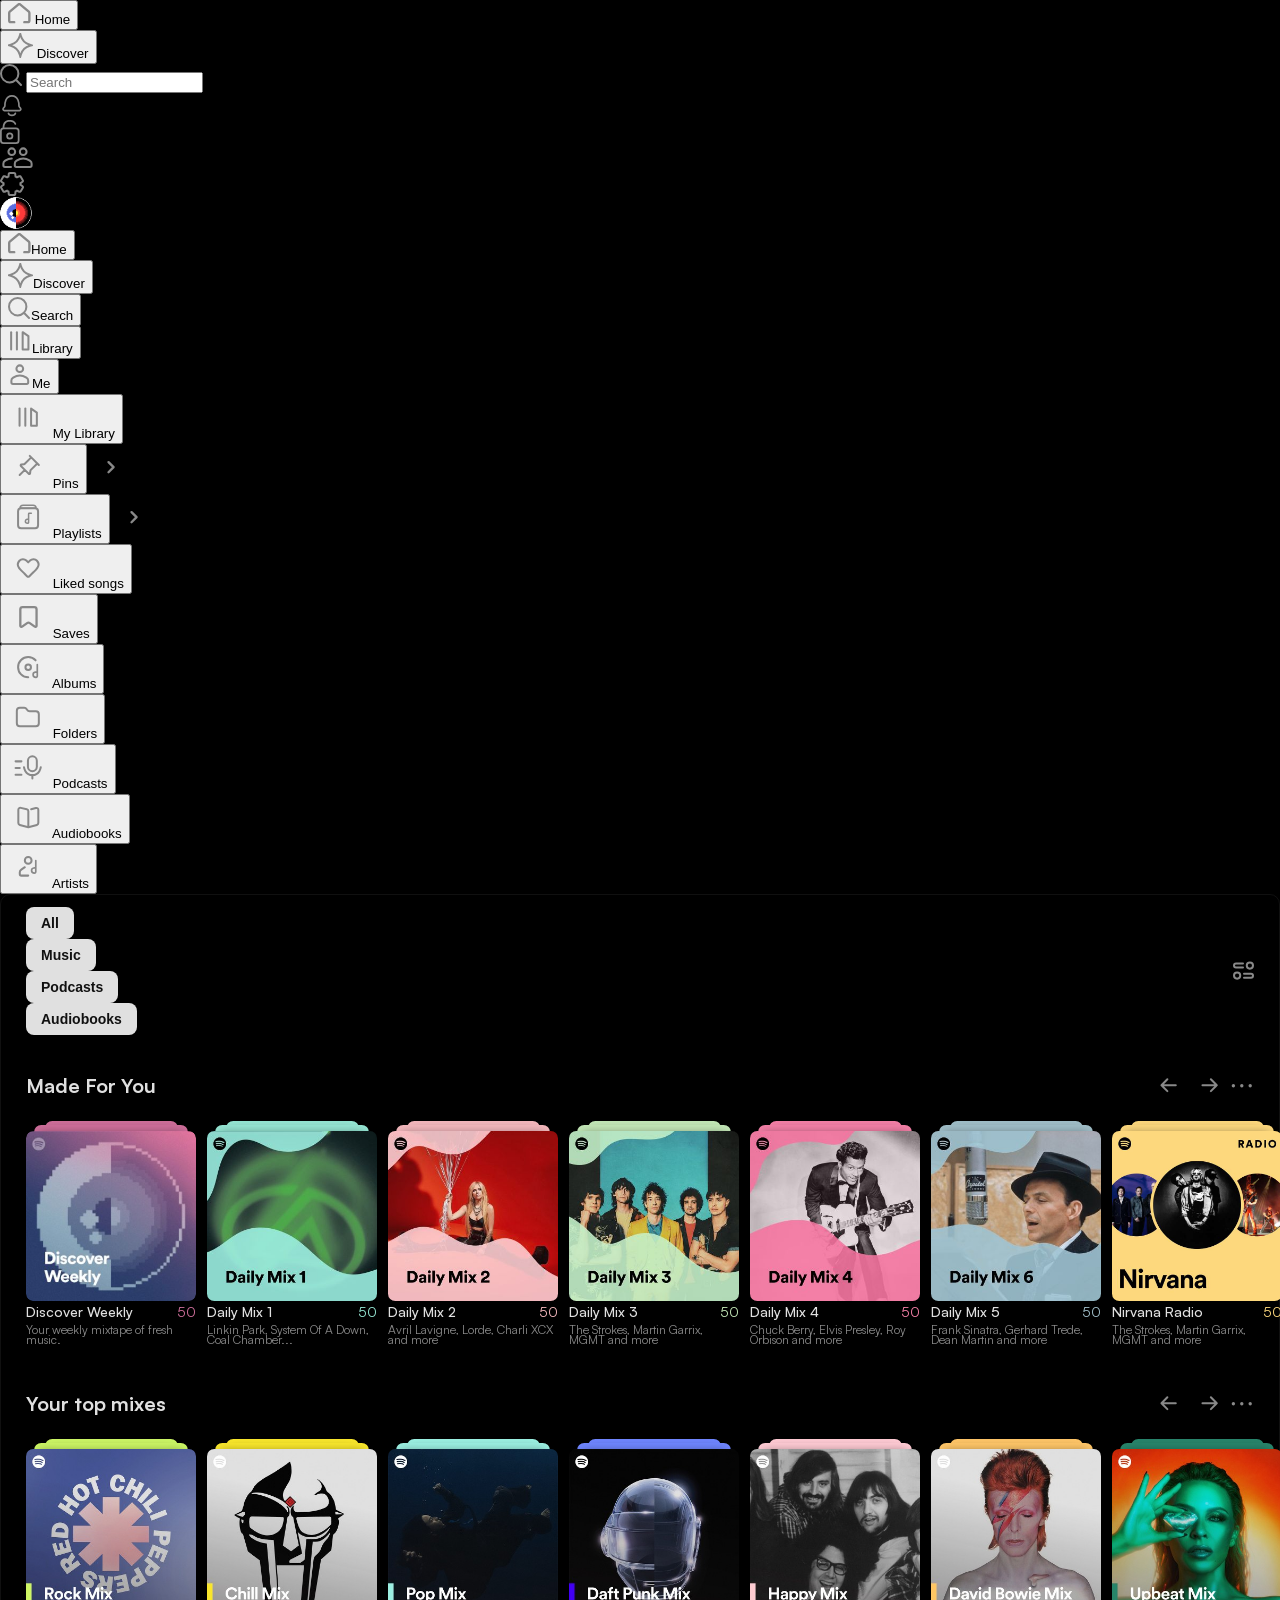
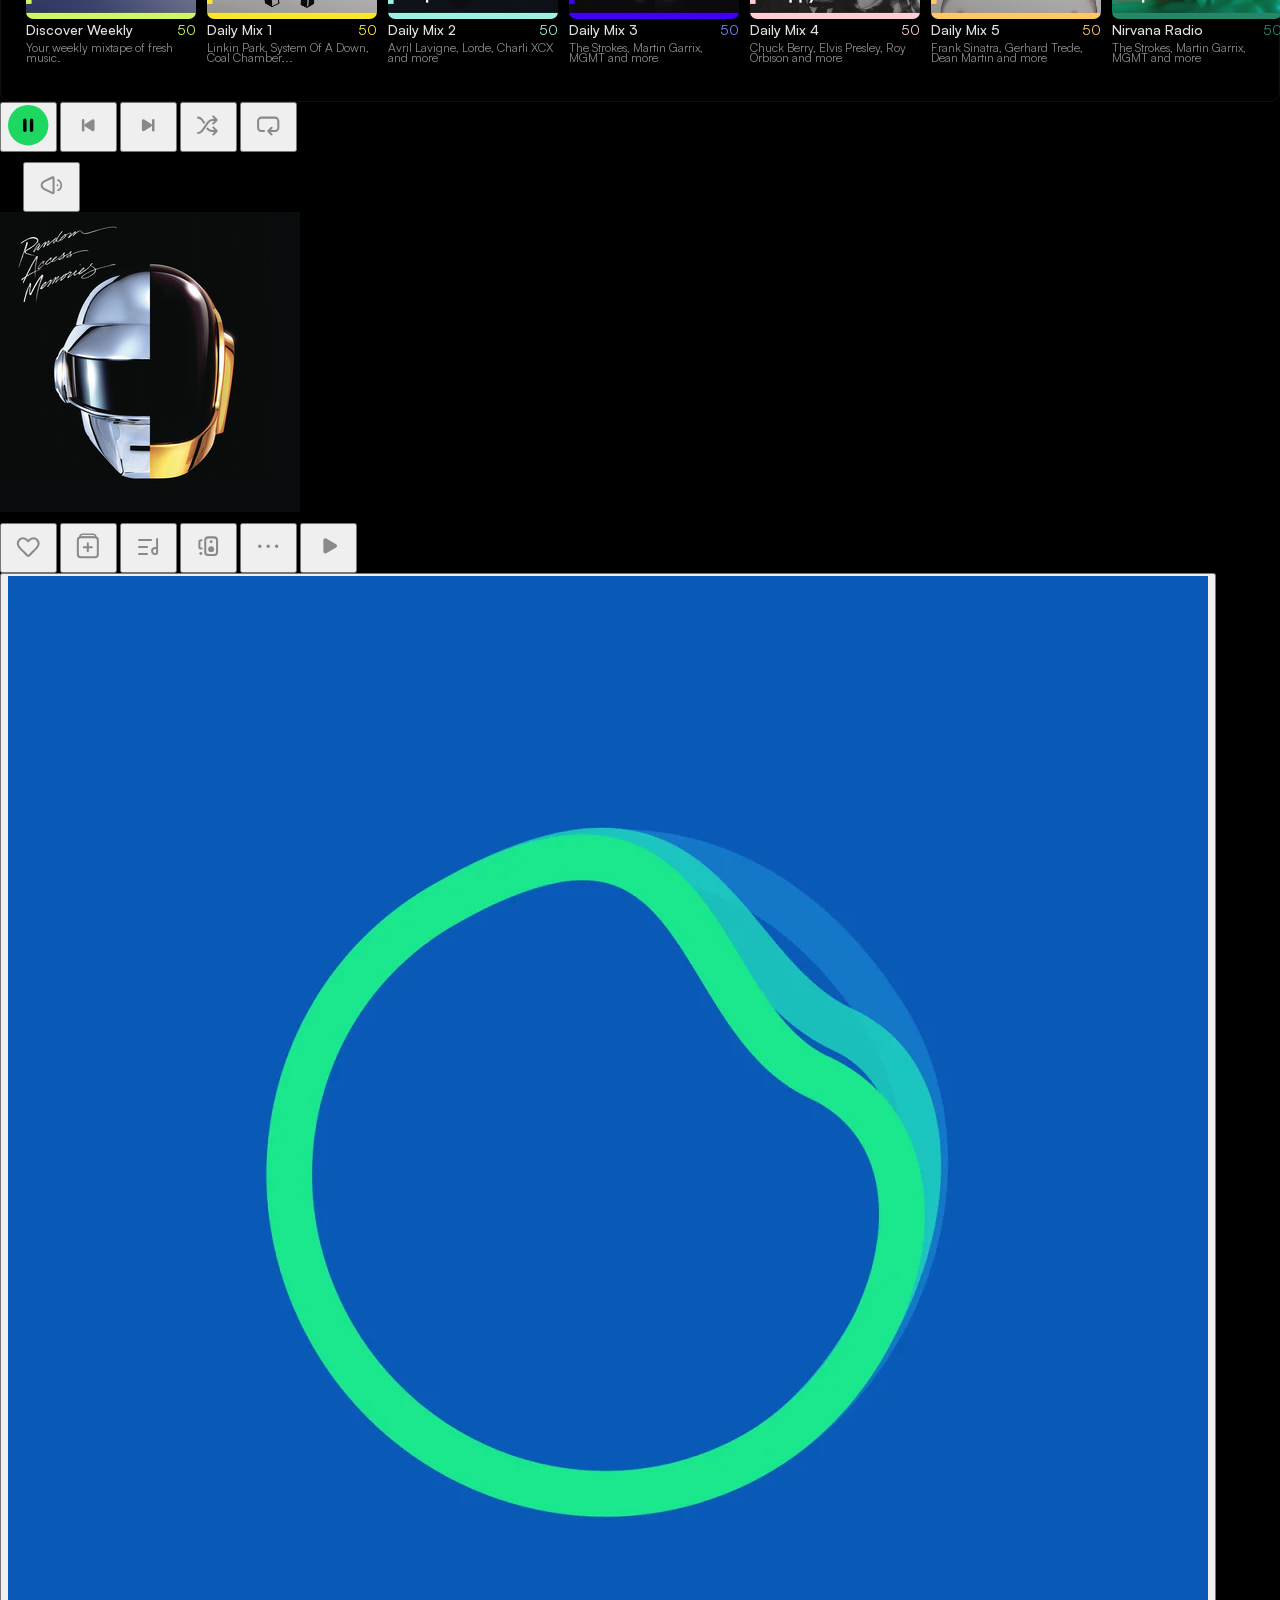
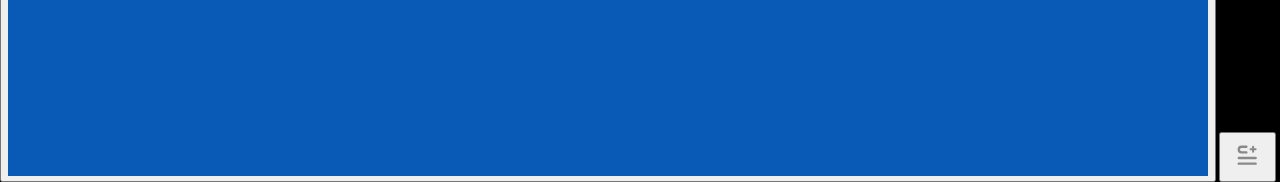
==== commit dac66aab: "fix: one more buttons arrangement & horizontal positions" ====
--- a/index.html
+++ b/index.html
@@ -610,10 +610,11 @@
     
         <div class="control-bar">
 
-    <!-- Прогресс-бар снизу (мобильный) -->
+    <!-- Progress bar (mobile) - START -->
     <div class="progress-bar progress-bar--mobile">
         <div class="progress-bar__fill"></div>
     </div>
+    <!-- Progress bar (mobile) - END -->
 
     <div class="control-left">
 
@@ -635,6 +636,7 @@
                 <div class="progress-bar__fill"></div>
             </div>
             <time class="track-time">4:45</time>
+            <button class="player__btn"><img src="./assets/images/Icons-large/Name=Volume, Filled=No.svg" alt="Volume"></button>
         </div>
 
             <img class="track-picture" src="./assets/images/helmet.png" alt="Track picture">
@@ -652,7 +654,6 @@
             <button class="player__btn add-btn"><img src="./assets/images/Icons-large/Name=Add to Playlist, Filled=No.svg" alt="Add to Playlist"></button>
             <button class="player__btn"><img src="./assets/images/Icons-large/Name=Lyrics, Filled=No.svg" alt="Lyrics"></button>
             <button class="player__btn"><img src="./assets/images/Icons-large/Name=Device, Filled=No.svg" alt="Device"></button>
-            <button class="player__btn"><img src="./assets/images/Icons-large/Name=Volume, Filled=No.svg" alt="Volume"></button>
             <button class="player__btn"><img src="./assets/images/Icons-large/Name=More, Filled=No.svg" alt="More"></button>
             <button class="responsive-play-btn"><img src="./assets/images/Icons-large/Name=Play Simple, Filled=No.svg" alt="Play"></button>
         </div>
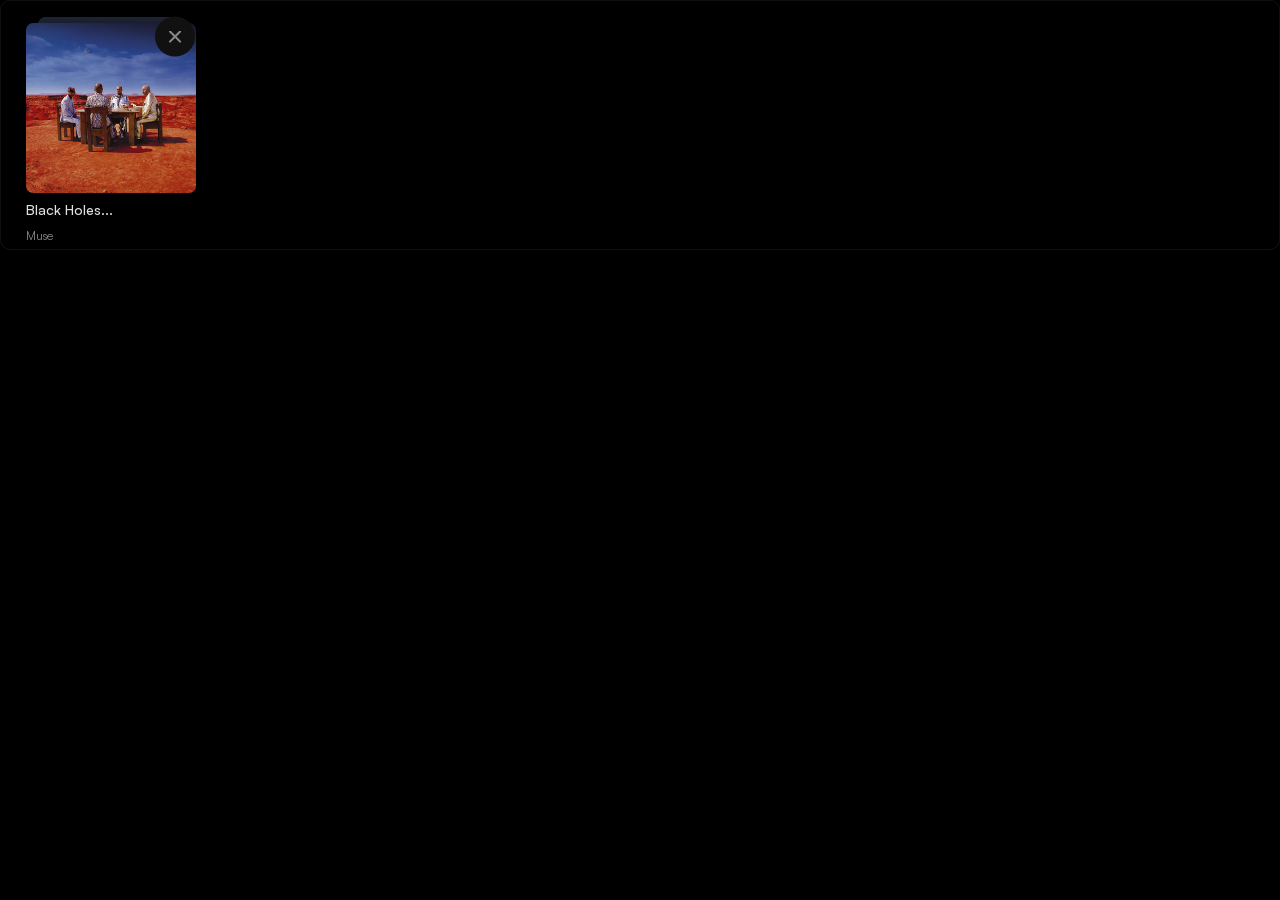
==== commit 3346ccc7: "cards mixins done" ====
--- a/index.html
+++ b/index.html
@@ -8,667 +8,149 @@
     <link rel="stylesheet" href="css/style.css">
 </head>
 <body>
-
-        <!-- Koki -->
+    <!-- Koki -->
     <!-- desctop header -->
-
-     <header class="header-desctop">
-
-            
-        
-            
-            <!-- header nav buttons and search input -->
-            
-            <div class="header-nav">
-                <ul>
-                    <li class="active">
-                        <button>
-                            <span class="icon">
-                                <img src="./assets/images/Icons-large/house no hover.svg" alt="">
-                            </span>
-                            <span class="item-label">Home</span>
-                        </button>
-                    </li>
-
-                    <li>
-                        <button>
-                            <span class="icon">
-                                <img src="./assets/images/Icons-large/star discover.svg" alt="">
-                            </span>
-                            <span class="item-label">Discover</span>
-                        </button>
-                    </li>
-                </ul>
-                
-                
-            
-                <div class="search-container">
-                <img src="./assets/images/Icons-large/magnifing glass.svg" alt="">
-                <input type="search" placeholder="Search">
-                </div>
-            
-            </div>
+     <header>
 
 
 
-            <div class="header-action-icons">
-                <ul>
-                    <li><img src="./assets/images/Icons-large/bell.svg" alt=""></li>
-                    <li><img src="./assets/images/Icons-large/lock.svg" alt=""></li>
-                    <li><img src="./assets/images/Icons-large/group.svg" alt=""></li>
-                    <li><img src="./assets/images/Icons-large/settings.svg" alt=""></li>
-                    <li><img src="./assets/images/Icons-large/profile icon.svg" alt=""></li>
-                </ul>
-            </div>
-        
-        </header>
-
-
+     </header>
     
-
-
-     <!-- mobile header -->
-     <header class="header-mobile">
-         <div class="header-nav">
-                <ul>
-                    <li><button><img src="./assets/images/Icons-small/house-mobile.svg" alt="">Home</button></li>
-                    <li><button><img src="./assets/images/Icons-small/discover-mobile.svg" alt="">Discover</button></li>
-                    <li><button><img src="./assets/images/Icons-small/search-mobile.svg" alt="">Search</button></li>
-                    <li><button><img src="./assets/images/Icons-small/libary-mobile.svg" alt="">Library</button></li>
-                    <li><button><img src="./assets/images/Icons-small/me-mobile.svg" alt="">Me</button></li>
-                </ul>
-                
-                
-                
-                
-                
-
-            </div>
-     </header>
 
 
      <!-- nutsa -->
      <!-- sidebar -->
-     <aside class="sidebar">
-        <ul class="sidebar-content">
-
-            <!-- My Library start -->
-            <li class="sidebar-items">
-                <button class="sidebar-item">
-                    <img src="assets/images/Icons-large/Name=Library, Filled=No.svg" class="icon" alt="albums icon">
-                    <span class="item-label">My Library</span>
-                </button>
-            </li>
-            <!-- My Library end -->
-
-            <li class="sidebar-items">
-                <button class="sidebar-item">
-                    <img src="assets/images/Icons-large/Name=Pin, Filled=No.svg" class="icon" alt="pin icon">
-                    <span class="item-label">Pins</span>
-                </button>
-                <img src="assets/images/Icons-large/Name=Right, Filled=No.svg" class="sidebar-arrow" class="sidebar arrow">
-            </li>
-
-
-            <li class="sidebar-items">
-                <button class="sidebar-item">
-                    <img src="assets/images/Icons-large/Name=Playlist, Filled=No.svg" class="icon" alt="playlist icon">
-                    <span class="item-label">Playlists</span>
-                </button>
-                <img src="assets/images/Icons-large/Name=Right, Filled=No.svg" class="sidebar-arrow" class="sidebar arrow">
-            </li>
-
-            <li class="sidebar-items">
-                <button class="sidebar-item">
-                    <img src="assets/images/Icons-large/Name=Like, Filled=No.svg" class="icon" alt="liked song icon">
-                    <span class="item-label">Liked songs</span>
-                </button>
-            </li>
-
-            <li class="sidebar-items">
-                <button class="sidebar-item">
-                    <img src="assets/images/Icons-large/Name=Save, Filled=No.svg" class="icon" alt="saved icon">
-                    <span class="item-label">Saves</span>
-                </button>
-            </li>
-
-            <li class="sidebar-items">
-                <button class="sidebar-item">
-                    <img src="assets/images/Icons-large/Name=Album, Filled=No.svg" class="icon" alt="albums icon">
-                    <span class="item-label">Albums</span>
-                </button>
-            </li>
-
-            <li class="sidebar-items">
-                <button class="sidebar-item">
-                    <img src="assets/images/Icons-large/Name=Folder, Filled=No.svg" class="icon" alt="Folders icon">
-                    <span class="item-label">Folders</span>
-                </button>
-            </li>
-
-            <li class="sidebar-items">
-                <button class="sidebar-item">
-                    <img src="assets/images/Icons-large/Name=Podcast, Filled=No.svg" class="icon" alt="podcasts icon">
-                    <span class="item-label">Podcasts</span>
-                </button>
-            </li>
-
-            <li class="sidebar-items">
-                <button class="sidebar-item">
-                    <img src="assets/images/Icons-large/Name=Audiobook, Filled=No.svg" class="icon" alt="audiobooks icon">
-                    <span class="item-label">Audiobooks</span>
-                </button>
-            </li>
-
-            <li class="sidebar-items">
-                <button class="sidebar-item">
-                    <img src="assets/images/Icons-large/Name=Artist, Filled=No.svg" class="icon" alt="artists icon">
-                    <span class="item-label">Artists</span>
-                </button>
-            </li>
-        </ul>
-     </aside>
+     <aside></aside>
 
 
     <!-- Main section -->
      <main class="main">
 
         <!-- Home section -->
+        
+
+        <!-- Search cards Section -->
 
         
 
-        <section class="home">
-            
-
-           
-
-
-            <!-- Music and other audio services filter -->
-
-            <div class="music-audio-filter">
-                <div>
-                    <ul>
-                        <li><button>All</button></li>
-                        <li><button>Music</button></li>
-                        <li><button>Podcasts</button></li>
-                        <li><button>Audiobooks</button></li>
-                    </ul>
+         <div class="search-card-x-doublelayer-container">
+                <div class="x-card-image-container">
+                <div class="x-mark-cont">
+                    <img src="./assets/images/Icons-large/x mark on the card.svg" alt="x mark on the card">
                 </div>
-                    
-                    
-                
-                
-                <img src="./assets/images/Icons-large/friends-activity-sidebar-toggle-button.svg" alt="">
-
-            </div>
-
-
-
-            
-            <!-- mobile only sub menu -->
-
-            <section class="mobile-insta-access-music-list">
-
-
-                <!-- individual card -->
-                <div class="mobile-insta-access-container">
-                    <img src="./assets/images/home-mix-cards/daft punk.png" alt="">
-                    <div>
-                        <h4>Get Lucky (feat. Pharel whiliams)</h4>
-                        <p>Daft Punk</p>
+                <img src="./assets/images/home-mix-cards/museblackholes.png" alt="" class="x-card-image">
+                <div class="x-card-layer"></div>
+                </div>
+                <div class="doublelayer-x-card-text">
+                    <div class="doublelayer-x-card-text-header">
+                        <h3>Black Holes...</h3>
+                       
                     </div>
+                    <p>Muse</p>
+                </div>   
                 </div>
-
-
-                <!-- individual card -->
-                <div class="mobile-insta-access-container">
-                    <img src="./assets/images/home-mix-cards/avrillpink.png" alt="">
-                    <div>
-                        <h4>Daily Mix 2</h4>
-                    </div>
-                </div>
-
-                
-                <!-- individual card -->
-                <div class="mobile-insta-access-container">
-                    <img src="./assets/images/home-mix-cards/linkingreen.png" alt="">
-                    <div>
-                        <h4>Daily Mix 1</h4>
-                        
-                    </div>
-                </div>
-
-
-                <!-- individual card -->
-                <div class="mobile-insta-access-container">
-                    <img src="./assets/images/home-mix-cards/daft punk.png" alt="">
-                    <div>
-                        <h4>Instant Crush</h4>
-                        <p>Daft Punk</p>
-                    </div>
-                </div>
-
-
-                <!-- individual card -->
-                <div class="mobile-insta-access-container">
-                    <img src="./assets/images/home-mix-cards/daft punk.png" alt="">
-                    <div>
-                        <h4>Around the world</h4>
-                        <p>Daft Punk</p>
-                    </div>
-                </div>
-
-
-                <!-- individual card -->
-                <div class="mobile-insta-access-container">
-                    <img src="./assets/images/home-mix-cards/redhotchillieyellow.png" alt="">
-                    <div>
-                        <h4>Rock Mix</h4>
-                        
-                    </div>
-                </div>
-
-            </section>
-           
-
-            <!-- Made for You CardList Header -->
-            <div class="card-list-header">
-                
-                <h2>Made For You</h2>
-                
-                <div>
-                    <img src="./assets/images/Icons-large/Name=Arrow-Left, Filled=No.svg" alt="">
-                    <img src="./assets/images/Icons-large/Name=Arrow-Right, Filled=No.svg" alt="">
-                    <img src="./assets/images/Icons-large/tripple dots.svg" alt="">
-                </div>
-            </div>
 
 
 
 
+         <!-- <div class="card-inside-image-container">
+                <div class="card-inside-image-text">
+                    <h3>Made For</h3>
+                    <h3>You</h3>
+                </div>
+                
+                <img src="./assets/images/home-mix-cards/redhotchillieyellow.png" alt="">
+              </div>   -->
 
-
-            <!-- Card List : Made for you -->
-            <div class="home-mix-card-list">
+              
+              
+              <!-- <div class="search-card-pin-tripplelayer-container">
+                <div class="pin-tripplelayer-card-image-container">
+                <div class="pin-mark-cont">
+                    <img src="./assets/images/Icons-large/needle pin.svg" alt="needle pin" class="pin-icon">
+                </div>
+                <div class="pin-card-image-cont">
+                    <img src="./assets/images/home-mix-cards/melody.svg" alt="" class="melody">
+                </div>
+                <div class="pin-card-layer1"></div>
+                <div class="pin-card-layer2"></div>
+                </div>
+                <div class="tripplelayer-pin-card-text">
+                    <div class="tripplelayer-pin-card-text-header">
+                        <h3>Chill Stuff</h3>
+                        <span>152</span>
+                    </div>
+                    <p>Simon and Garfunkel, Daft Punk, and more</p>
+                </div>   
+                </div> -->
 
 
 
-
-                <!-- Card container -->
-                 <div class="home-mix-card-container descoverpink">
-                <div class="home-mix-card-image-container">
-                <img src="./assets/images/home-mix-cards/discover weekly.png" alt="" class="home-mix-card-image">
-                <div class="card-image-backlayer1"></div>
-                <div class="card-image-backlayer2"></div>
-                </div>
-                <div class="card-text">
-                    <div class="card-text-header">
-                        <h3>Discover Weekly</h3>
-                        <span>50</span>
+                <!-- <div class="search-card-pin-container">
+                            <div class="pin-card-image-container">
+                        <div class="pin-mark-cont">
+                            <img src="./assets/images/Icons-large/needle pin.svg" alt="needle pin" class="pin-icon">
+                        </div>
+                            <img src="./assets/images/home-mix-cards/daftpunkhelmblackwhite.png" alt="" class="pin-image">
+                        <div class="pin-card-text">
+                            <div class="pin-card-text-header">
+                                <h3>Chill Stuff</h3>
+                        
+                                </div>
+                    
+                        </div>   
                     </div>
-                    <p>Your weekly mixtape of fresh music.</p>
-                </div>   
-                </div>
+                </div> -->
                 
-
-                <!-- Card container -->
-                 <div class="home-mix-card-container linkinparkgreen">
-                <div class="home-mix-card-image-container">
-                <img src="./assets/images/home-mix-cards/linkingreen.png" alt="" class="home-mix-card-image">
-                <div class="card-image-backlayer1"></div>
-                <div class="card-image-backlayer2"></div>
-                </div>
-                <div class="card-text">
-                    <div class="card-text-header">
-                        <h3>Daily Mix 1</h3>
-                        <span>50</span>
-                    </div>
-                    <p>Linkin Park, System Of A Down, Coal Chamber...</p>
-                </div>   
-                </div>
-            
-
-                <!-- Card container -->
-                 <div class="home-mix-card-container avrillpink">
-                <div class="home-mix-card-image-container">
-                <img src="./assets/images/home-mix-cards/avrillpink.png" alt="" class="home-mix-card-image">
-                <div class="card-image-backlayer1"></div>
-                <div class="card-image-backlayer2"></div>
-                </div>
-                <div class="card-text">
-                    <div class="card-text-header">
-                        <h3>Daily Mix 2</h3>
-                        <span>50</span>
-                    </div>
-                    <p>Avril Lavigne, Lorde, Charli XCX and more</p>
-                </div>   
-                </div>
-              
-
-                <!-- Card container -->
-                 <div class="home-mix-card-container strokesgreen">
-                <div class="home-mix-card-image-container">
-                <img src="./assets/images/home-mix-cards/strokesgreen.png" alt="" class="home-mix-card-image">
-                <div class="card-image-backlayer1"></div>
-                <div class="card-image-backlayer2"></div>
-                </div>
-                <div class="card-text">
-                    <div class="card-text-header">
-                        <h3>Daily Mix 3</h3>
-                        <span>50</span>
-                    </div>
-                    <p>The Strokes, Martin Garrix, MGMT and more</p>
-                </div>   
-                </div>
-             
-
-                <!-- Card container -->
-                 <div class="home-mix-card-container chuckberrypink">
-                <div class="home-mix-card-image-container">
-                <img src="./assets/images/home-mix-cards/chuckberrypink.png" alt="" class="home-mix-card-image">
-                <div class="card-image-backlayer1"></div>
-                <div class="card-image-backlayer2"></div>
-                </div>
-                <div class="card-text">
-                    <div class="card-text-header">
-                        <h3>Daily Mix 4</h3>
-                        <span>50</span>
-                    </div>
-                    <p>Chuck Berry, Elvis Presley, Roy Orbison and more</p>
-                </div>   
-                </div>
-                
-
-                <!-- Card container -->
-                 <div class="home-mix-card-container sinatrablue" >
-                <div class="home-mix-card-image-container">
-                <img src="./assets/images/home-mix-cards/sinatrablue.png" alt="" class="home-mix-card-image">
-                <div class="card-image-backlayer1"></div>
-                <div class="card-image-backlayer2"></div>
-                </div>
-                <div class="card-text">
-                    <div class="card-text-header">
-                        <h3>Daily Mix 5</h3>
-                        <span>50</span>
-                    </div>
-                    <p>Frank Sinatra, Gerhard Trede, Dean Martin and more</p>
-                </div>   
-                </div>
-             
-
-                <!-- Card container -->
-                 <div class="home-mix-card-container nirvanayellow">
-                <div class="home-mix-card-image-container">
-                <img src="./assets/images/home-mix-cards/nirvanayellow.png" alt="" class="home-mix-card-image">
-                <div class="card-image-backlayer1"></div>
-                <div class="card-image-backlayer2"></div>
-                </div>
-                <div class="card-text">
-                    <div class="card-text-header">
-                        <h3>Nirvana Radio</h3>
-                        <span>50</span>
-                    </div>
-                    <p>The Strokes, Martin Garrix, MGMT and more</p>
-                </div>   
-                </div>
-                
-
-                <!-- Card container -->
-                 <div class="home-mix-card-container follautpink">
-                <div class="home-mix-card-image-container">
-                <img src="./assets/images/home-mix-cards/follautpink.png" alt="" class="home-mix-card-image">
-                <div class="card-image-backlayer1"></div>
-                <div class="card-image-backlayer2"></div>
-                </div>
-                <div class="card-text">
-                    <div class="card-text-header">
-                        <h3>Fall Out Boy Ra...</h3>
-                        <span>50</span>
-                    </div>
-                    <p>With Panic! At The Disco, The All-American Rejects,...</p>
-                </div>   
-                </div>
-                
-            </div>
-           <!-- Card List : Made for you : END of list  -->
 
 
 
+                <!-- Search Card Pin double layered -->
+
+                <!-- <div class="search-card-pin-doublelayer-container">
+                <div class="pin-doublelayer-card-image-container">
+                <div class="pin-mark-cont">
+                    <img src="./assets/images/Icons-large/needle pin.svg" alt="needle pin" class="pin-icon">
+                </div>
+                <img src="./assets/images/home-mix-cards/meterora.png" alt="" class="pin-image">
+                <div class="pin-card-layer1"></div>
+                
+                </div>
+                <div class="doublelayer-pin-card-text">
+                    <div class="doublelayer-pin-card-text-header">
+                        <h3>Meteora</h3>
+                    </div>
+                    <p>Linkin Park</p>
+                </div>   
+                </div> -->
 
 
+                
+                
+                
+                <!-- search card doublelayer -->
 
-
-
-
-            <!-- Your Top Mixes Card List Header  -->
-
-            <div class="card-list-header">
-                <h2>Your top mixes</h2>
+                <!-- <div class="search-card-pin-doublelayer-container">
+                <div class="pin-doublelayer-card-image-container">
+                <img src="./assets/images/home-mix-cards/meterora.png" alt="" class="pin-image">
+                <div class="pin-card-layer1"></div>
                 
-                <div>
-                    <img src="./assets/images/Icons-large/Name=Arrow-Left, Filled=No.svg" alt="">
-                    <img src="./assets/images/Icons-large/Name=Arrow-Right, Filled=No.svg" alt="">
-                    <img src="./assets/images/Icons-large/tripple dots.svg" alt="">
                 </div>
-            </div>
-
-
-
-           <!-- Card List : Your top mixes -->
-           <div class="home-mix-card-list">
-
-                <!-- Card container -->
-                 <div class="home-mix-card-container redhotchillieyellow">
-                <div class="home-mix-card-image-container">
-                <img src="./assets/images/home-mix-cards/redhotchillieyellow.png" alt="" class="home-mix-card-image">
-                <div class="card-image-backlayer1"></div>
-                <div class="card-image-backlayer2"></div>
-                </div>
-                <div class="card-text">
-                    <div class="card-text-header">
-                        <h3>Discover Weekly</h3>
-                        <span>50</span>
+                <div class="doublelayer-pin-card-text">
+                    <div class="doublelayer-pin-card-text-header">
+                        <h3>Meteora</h3>
                     </div>
-                    <p>Your weekly mixtape of fresh music.</p>
+                    <p>Linkin Park</p>
                 </div>   
-                </div>
-                
-
-                <!-- Card container -->
-                 <div class="home-mix-card-container mfdoomyellow">
-                <div class="home-mix-card-image-container">
-                <img src="./assets/images/home-mix-cards/mfdoomyellow.png" alt="" class="home-mix-card-image">
-                <div class="card-image-backlayer1"></div>
-                <div class="card-image-backlayer2"></div>
-                </div>
-                <div class="card-text">
-                    <div class="card-text-header">
-                        <h3>Daily Mix 1</h3>
-                        <span>50</span>
-                    </div>
-                    <p>Linkin Park, System Of A Down, Coal Chamber...</p>
-                </div>   
-                </div>
-            
-
-                <!-- Card container -->
-                 <div class="home-mix-card-container eilishblue">
-                <div class="home-mix-card-image-container">
-                <img src="./assets/images/home-mix-cards/eilishblue.png" alt="" class="home-mix-card-image">
-                <div class="card-image-backlayer1"></div>
-                <div class="card-image-backlayer2"></div>
-                </div>
-                <div class="card-text">
-                    <div class="card-text-header">
-                        <h3>Daily Mix 2</h3>
-                        <span>50</span>
-                    </div>
-                    <p>Avril Lavigne, Lorde, Charli XCX and more</p>
-                </div>   
-                </div>
-              
-
-                <!-- Card container -->
-                 <div class="home-mix-card-container daftpunkblue">
-                <div class="home-mix-card-image-container">
-                <img src="./assets/images/home-mix-cards/daftpunkblue.png" alt="" class="home-mix-card-image">
-                <div class="card-image-backlayer1"></div>
-                <div class="card-image-backlayer2"></div>
-                </div>
-                <div class="card-text">
-                    <div class="card-text-header">
-                        <h3>Daily Mix 3</h3>
-                        <span>50</span>
-                    </div>
-                    <p>The Strokes, Martin Garrix, MGMT and more</p>
-                </div>   
-                </div>
-             
-
-                <!-- Card container -->
-                 <div class="home-mix-card-container turtlespink">
-                <div class="home-mix-card-image-container">
-                <img src="./assets/images/home-mix-cards/turtlespink.png" alt="" class="home-mix-card-image">
-                <div class="card-image-backlayer1"></div>
-                <div class="card-image-backlayer2"></div>
-                </div>
-                <div class="card-text">
-                    <div class="card-text-header">
-                        <h3>Daily Mix 4</h3>
-                        <span>50</span>
-                    </div>
-                    <p>Chuck Berry, Elvis Presley, Roy Orbison and more</p>
-                </div>   
-                </div>
-                
-
-                <!-- Card container -->
-                 <div class="home-mix-card-container davidbowieorange" >
-                <div class="home-mix-card-image-container">
-                <img src="./assets/images/home-mix-cards/davidbowieorange.png" alt="" class="home-mix-card-image">
-                <div class="card-image-backlayer1"></div>
-                <div class="card-image-backlayer2"></div>
-                </div>
-                <div class="card-text">
-                    <div class="card-text-header">
-                        <h3>Daily Mix 5</h3>
-                        <span>50</span>
-                    </div>
-                    <p>Frank Sinatra, Gerhard Trede, Dean Martin and more</p>
-                </div>   
-                </div>
-             
-
-                <!-- Card container -->
-                 <div class="home-mix-card-container minoguegreen">
-                <div class="home-mix-card-image-container">
-                <img src="./assets/images/home-mix-cards/minoguegreen.png" alt="" class="home-mix-card-image">
-                <div class="card-image-backlayer1"></div>
-                <div class="card-image-backlayer2"></div>
-                </div>
-                <div class="card-text">
-                    <div class="card-text-header">
-                        <h3>Nirvana Radio</h3>
-                        <span>50</span>
-                    </div>
-                    <p>The Strokes, Martin Garrix, MGMT and more</p>
-                </div>   
-                </div>
-                
-
-                <!-- Card container -->
-                 <div class="home-mix-card-container chuckberrydarkpink">
-                <div class="home-mix-card-image-container">
-                <img src="./assets/images/home-mix-cards/chuckberrydarkpink.png" alt="" class="home-mix-card-image">
-                <div class="card-image-backlayer1"></div>
-                <div class="card-image-backlayer2"></div>
-                </div>
-                <div class="card-text">
-                    <div class="card-text-header">
-                        <h3>Fall Out Boy Ra...</h3>
-                        <span>50</span>
-                    </div>
-                    <p>With Panic! At The Disco, The All-American Rejects,...</p>
-                </div>   
-                </div>
-                
-            </div>
-            <!-- Card List : Your top mixes : END of list -->
-        
-        
-        
-        </section>
-
+                </div> -->
 
 
 
      </main>
-     
-        <!-- davit -->
 
-     <!-- <Player> -->
-    
-        <div class="control-bar">
-
-    <!-- Progress bar (mobile) - START -->
-    <div class="progress-bar progress-bar--mobile">
-        <div class="progress-bar__fill"></div>
-    </div>
-    <!-- Progress bar (mobile) - END -->
-
-    <div class="control-left">
-
-        <div class="player">
-            <button class="player__pause"><img src="./assets/images/Icons-large/Name=Pause, Filled=No.svg" alt="Pause"></button>
-            <button class="player__btn"><img src="./assets/images/Icons-large/Name=Prev, Filled=No.svg" alt="Previous"></button>
-            <button class="player__btn"><img src="./assets/images/Icons-large/Name=Next, Filled=No.svg" alt="Next"></button>
-            <button class="player__btn"><img src="./assets/images/Icons-large/Name=Shuffle, Filled=No.svg" alt="Shuffle"></button>
-            <button class="player__btn"><img src="./assets/images/Icons-large/Name=Loop, Filled=No.svg" alt="Loop"></button>
-        </div>
-
-    </div>
-
-    <div class="track-meta">
-
-        <div class="player__progress">
-            <time class="track-time">2:23</time>
-            <div class="progress-bar">
-                <div class="progress-bar__fill"></div>
-            </div>
-            <time class="track-time">4:45</time>
-            <button class="player__btn"><img src="./assets/images/Icons-large/Name=Volume, Filled=No.svg" alt="Volume"></button>
-        </div>
-
-            <img class="track-picture" src="./assets/images/helmet.png" alt="Track picture">
-            <div class="track-info">
-                <span class="track-info-title">Get Lucky</span>
-                <span class="track-info-singer">Daft Punk</span>
-                <span class="track-info-album">Random Access Memories</span>
-            </div>
-    </div>
-
-    <div class="control-right">
-
-        <div class="global">
-            <button class="player__btn"><img src="./assets/images/Icons-large/Name=Like, Filled=No.svg" alt="Like"></button>
-            <button class="player__btn add-btn"><img src="./assets/images/Icons-large/Name=Add to Playlist, Filled=No.svg" alt="Add to Playlist"></button>
-            <button class="player__btn"><img src="./assets/images/Icons-large/Name=Lyrics, Filled=No.svg" alt="Lyrics"></button>
-            <button class="player__btn"><img src="./assets/images/Icons-large/Name=Device, Filled=No.svg" alt="Device"></button>
-            <button class="player__btn"><img src="./assets/images/Icons-large/Name=More, Filled=No.svg" alt="More"></button>
-            <button class="responsive-play-btn"><img src="./assets/images/Icons-large/Name=Play Simple, Filled=No.svg" alt="Play"></button>
-        </div>
-
-        <div class="additions">
-            <button class="player__ai"><img src="./assets/images/Icons-large/ai.png" alt="AI"></button>
-            <button class="player__btn"><img src="./assets/images/Icons-large/Name=Add to Queue, Filled=No.svg" alt="Queue"></button>
-        </div>
-
-    </div>
-
-</div>
-<!-- </player> -->
-
-
+     <!-- davit -->
+     <!-- footer -->
+     <footer></footer>
 
 </body>
 </html>
--- a/css/style.css
+++ b/css/style.css
@@ -2376,25 +2376,135 @@
   }
 }
 
-.home-mix-card-container {
-  display: flex;
-  flex-direction: column;
-  align-items: center;
+.search-card-x-doublelayer-container {
+  display: flex;
+  flex-direction: column;
   max-width: 17rem;
   padding-top: 1rem;
   padding-bottom: 0.8rem;
 }
-.home-mix-card-container .card-text {
-  display: flex;
-  flex-direction: column;
-  align-items: center;
+.search-card-x-doublelayer-container .x-card-image-container {
+  display: grid;
+  place-items: end center;
+  align-items: center;
+  margin-bottom: 0.61rem;
+}
+.search-card-x-doublelayer-container .x-card-image-container .x-card-image, .search-card-x-doublelayer-container .x-card-image-container .x-mark-cont, .search-card-x-doublelayer-container .x-card-image-container .x-card-layer {
+  grid-area: 1/1;
+}
+.search-card-x-doublelayer-container .x-card-image-container .x-card-image {
+  height: 17rem;
+  width: 17rem;
+  z-index: 20;
+  border-radius: 0.725rem;
+  box-shadow: 0 -1rem 1rem -1.3rem rgba(0, 0, 0, 0.5);
+}
+.search-card-x-doublelayer-container .x-card-image-container .x-mark-cont {
+  background-color: #111111;
+  display: flex;
+  align-items: center;
+  justify-content: center;
+  z-index: 30;
+  border-radius: 50%;
+  transform: translateY(-7.15rem) translateX(6.4rem);
+  background-color: #111111;
+  height: 4.0411rem;
+  width: 4.0411rem;
+}
+.search-card-x-doublelayer-container .x-card-image-container .x-card-layer {
+  display: flex;
+  background-color: rgba(98, 120, 177, 0.3019607843);
+  width: 14.6489rem;
+  height: 15rem;
+  border-radius: 0.732rem;
+  transform: translateY(-1.6rem);
+}
+.search-card-x-doublelayer-container .doublelayer-x-card-text {
+  display: flex;
+  flex-direction: column;
   color: #898989;
   line-height: 100%;
-}
-.home-mix-card-container .card-text p {
+  row-gap: 0.786rem;
+}
+.search-card-x-doublelayer-container .doublelayer-x-card-text p {
   font-size: 1.2rem;
 }
-.home-mix-card-container .card-text-header {
+.search-card-x-doublelayer-container .doublelayer-x-card-text-header {
+  font-size: 1.4rem;
+  padding-top: 0.605rem;
+  padding-bottom: 0.8rem;
+}
+.search-card-x-doublelayer-container .doublelayer-x-card-text-header h3 {
+  font-weight: 500;
+  color: #E0E0E0;
+}
+
+.card-inside-image-container {
+  color: #FFFFFF;
+  height: 17rem;
+  width: 17rem;
+  background-color: #1E3264;
+  display: grid;
+  grid-template-rows: 1fr 1fr;
+  grid-template-columns: 1fr;
+  padding-top: 2rem;
+  padding-left: 2rem;
+  overflow: hidden;
+  border-radius: 1rem;
+}
+.card-inside-image-container .card-inside-image-text {
+  line-height: 260%;
+}
+.card-inside-image-container .card-inside-image-text h3 {
+  font-weight: 900;
+  font-size: 20px;
+}
+.card-inside-image-container img {
+  width: 10.427rem;
+  height: 10.427rem;
+  grid-area: 2;
+  transform: translateY(-3.1rem) translateX(7.2rem);
+  rotate: 30deg;
+  border-radius: 0.5rem;
+}
+
+.search-card-pin-container {
+  display: flex;
+  flex-direction: column;
+  max-width: 17rem;
+}
+.search-card-pin-container .pin-card-image-container {
+  display: grid;
+  place-items: center;
+}
+.search-card-pin-container .pin-mark-cont,
+.search-card-pin-container .pin-icon,
+.search-card-pin-container .pin-card-image-cont,
+.search-card-pin-container .pin-image {
+  grid-area: 1/1;
+}
+.search-card-pin-container .pin-image {
+  background-color: #3D3D3D;
+  width: 17rem;
+  height: 17rem;
+  display: flex;
+  justify-content: center;
+  align-items: center;
+  border-radius: 0.725rem;
+  z-index: 50;
+}
+.search-card-pin-container .pin-mark-cont {
+  background-color: #111111;
+  height: 4.0411rem;
+  width: 4.0411rem;
+  display: flex;
+  justify-content: center;
+  align-items: center;
+  border-radius: 50%;
+  transform: translateY(-6.7rem) translateX(6.5rem);
+  z-index: 100;
+}
+.search-card-pin-container .pin-card-text-header {
   display: flex;
   justify-content: space-between;
   min-width: 100%;
@@ -2402,40 +2512,169 @@
   padding-top: 0.605rem;
   padding-bottom: 0.8rem;
 }
-.home-mix-card-container .card-text-header h3 {
+.search-card-pin-container .pin-card-text-header h3 {
   font-weight: 500;
   color: #E0E0E0;
 }
-.home-mix-card-container .card-text-header span {
-  font-weight: 400;
-  color: #111111;
-}
-.home-mix-card-container .home-mix-card-image-container {
+.search-card-pin-container .tripplelayer-pin-card-text {
+  display: flex;
+  flex-direction: column;
+  align-items: center;
+  color: #898989;
+  line-height: 130%;
+}
+.search-card-pin-container .tripplelayer-pin-card-text p {
+  font-size: 1.2rem;
+}
+
+.search-card-pin-tripplelayer-container {
+  display: flex;
+  flex-direction: column;
+  max-width: 17rem;
+}
+.search-card-pin-tripplelayer-container .pin-tripplelayer-card-image-container {
   display: grid;
-  place-items: end center;
-  align-items: center;
-}
-.home-mix-card-container .home-mix-card-image-container .home-mix-card-image, .home-mix-card-container .home-mix-card-image-container .x-cont {
+  place-items: center;
+}
+.search-card-pin-tripplelayer-container .pin-mark-cont,
+.search-card-pin-tripplelayer-container .pin-icon,
+.search-card-pin-tripplelayer-container .pin-card-layer1,
+.search-card-pin-tripplelayer-container .pin-card-layer2,
+.search-card-pin-tripplelayer-container .pin-card-image-cont {
   grid-area: 1/1;
 }
-.home-mix-card-container .home-mix-card-image-container .home-mix-card-image {
+.search-card-pin-tripplelayer-container .pin-card-image-cont {
+  background-color: #3D3D3D;
+  width: 17rem;
   height: 17rem;
-  width: 17rem;
-  z-index: 20;
-  border-radius: 0.725rem;
-  box-shadow: 0 -1rem 1rem -1.3rem rgba(0, 0, 0, 0.5);
-}
-.home-mix-card-container .home-mix-card-image-container .x-cont {
-  background-color: #111111;
-  display: flex;
-  align-items: center;
+  display: flex;
   justify-content: center;
-  z-index: 30;
-  border-radius: 50%;
-  transform: translateY(-7.6rem) translateX(5rem);
+  align-items: center;
+  border-radius: 0.725rem;
+  z-index: 50;
+}
+.search-card-pin-tripplelayer-container .pin-mark-cont {
   background-color: #111111;
   height: 4.0411rem;
   width: 4.0411rem;
+  display: flex;
+  justify-content: center;
+  align-items: center;
+  border-radius: 50%;
+  transform: translateY(-7.7rem) translateX(6.5rem);
+  z-index: 100;
+}
+.search-card-pin-tripplelayer-container .pin-card-layer1 {
+  background-color: #353535;
+  height: 17rem;
+  width: 15.4rem;
+  z-index: 10;
+  transform: translateY(-0.5rem);
+  border-radius: 0.725rem;
+}
+.search-card-pin-tripplelayer-container .pin-card-layer2 {
+  background-color: #272727;
+  height: 17rem;
+  width: 13.3rem;
+  transform: translateY(-1rem);
+  border-radius: 0.725rem;
+  z-index: 0;
+}
+.search-card-pin-tripplelayer-container .tripplelayer-pin-card-text-header {
+  display: flex;
+  justify-content: space-between;
+  min-width: 100%;
+  font-size: 1.4rem;
+  padding-top: 0.605rem;
+  padding-bottom: 0.8rem;
+}
+.search-card-pin-tripplelayer-container .tripplelayer-pin-card-text-header h3 {
+  font-weight: 500;
+  color: #E0E0E0;
+}
+.search-card-pin-tripplelayer-container .tripplelayer-pin-card-text-header span {
+  font-weight: 400;
+  color: #898989;
+}
+.search-card-pin-tripplelayer-container .tripplelayer-pin-card-text {
+  display: flex;
+  flex-direction: column;
+  align-items: center;
+  color: #898989;
+  line-height: 130%;
+}
+.search-card-pin-tripplelayer-container .tripplelayer-pin-card-text p {
+  font-size: 1.2rem;
+}
+
+.search-card-pin-doublelayer-container {
+  display: flex;
+  flex-direction: column;
+  max-width: 17rem;
+}
+.search-card-pin-doublelayer-container .pin-doublelayer-card-image-container {
+  display: grid;
+  place-items: center;
+}
+.search-card-pin-doublelayer-container .pin-mark-cont,
+.search-card-pin-doublelayer-container .pin-icon,
+.search-card-pin-doublelayer-container .pin-card-layer1,
+.search-card-pin-doublelayer-container .pin-image {
+  grid-area: 1/1;
+}
+.search-card-pin-doublelayer-container .pin-image {
+  background-color: #3D3D3D;
+  width: 17rem;
+  height: 17rem;
+  display: flex;
+  justify-content: center;
+  align-items: center;
+  border-radius: 0.725rem;
+  z-index: 50;
+}
+.search-card-pin-doublelayer-container .pin-mark-cont {
+  background-color: #111111;
+  height: 4.0411rem;
+  width: 4.0411rem;
+  display: flex;
+  justify-content: center;
+  align-items: center;
+  border-radius: 50%;
+  transform: translateY(-7rem) translateX(6.5rem);
+  z-index: 100;
+}
+.search-card-pin-doublelayer-container .pin-card-layer1 {
+  background-color: #353535;
+  height: 17rem;
+  width: 15.4rem;
+  z-index: 10;
+  transform: translateY(-0.5rem);
+  border-radius: 0.725rem;
+}
+.search-card-pin-doublelayer-container .doublelayer-pin-card-text-header {
+  display: flex;
+  justify-content: space-between;
+  min-width: 100%;
+  font-size: 1.4rem;
+  padding-top: 0.605rem;
+  padding-bottom: 0.8rem;
+}
+.search-card-pin-doublelayer-container .doublelayer-pin-card-text-header h3 {
+  font-weight: 500;
+  color: #E0E0E0;
+}
+.search-card-pin-doublelayer-container .doublelayer-pin-card-text-header span {
+  font-weight: 400;
+  color: #898989;
+}
+.search-card-pin-doublelayer-container .doublelayer-pin-card-text {
+  display: flex;
+  flex-direction: column;
+  color: #898989;
+  line-height: 130%;
+}
+.search-card-pin-doublelayer-container .doublelayer-pin-card-text p {
+  font-size: 1.2rem;
 }
 
 body {
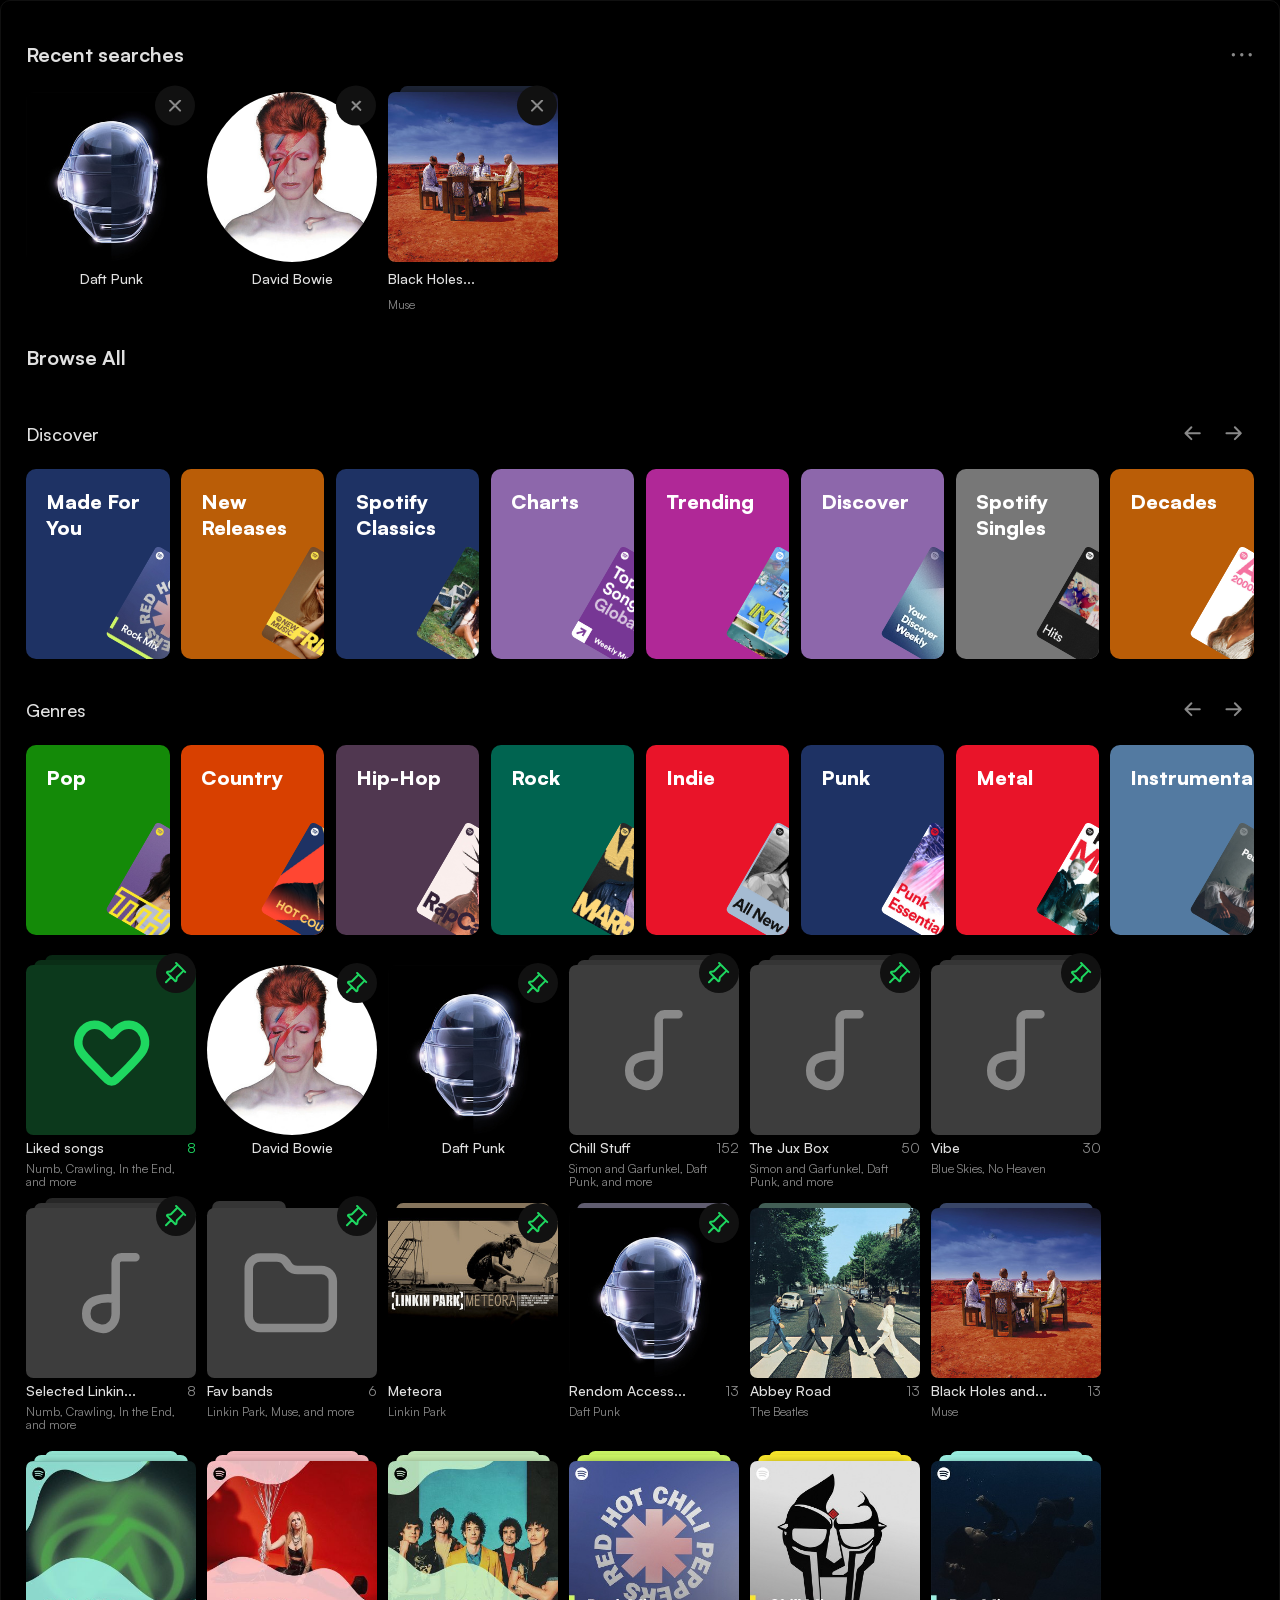
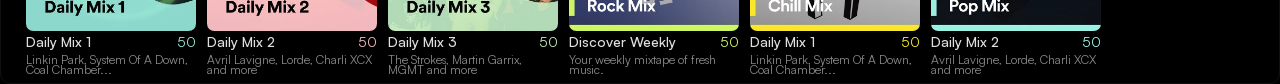
==== commit 40890687: "search cards layout and structure done" ====
--- a/index.html
+++ b/index.html
@@ -29,11 +29,84 @@
         <!-- Home section -->
         
 
+        <!-- Recent Searches  -->
+
+            <div class="card-list-header">
+                <h2>Recent searches</h2>
+                
+                <div>
+                    <img src="./assets/images/Icons-large/tripple dots.svg" alt="">
+                </div>
+            </div>
+
+
+
         <!-- Search cards Section -->
 
-        
-
-         <div class="search-card-x-doublelayer-container">
+        <div class="search-X-card-list">
+
+
+
+             <!-- X marked Card -->
+
+            <div class="search-card-x-doublelayer-container">
+                <div class="x-card-image-container">
+                <div class="x-mark-cont">
+                    <img src="./assets/images/Icons-large/x mark on the card.svg" alt="x mark on the card">
+                </div>
+                <img src="./assets/images/home-mix-cards/daftpunkhelmblackwhite.png" alt="" class="x-card-image">
+                </div>
+                <div class="doublelayer-x-card-text">
+                    <div class="doublelayer-x-card-text-header">
+                        <h3>Daft Punk</h3>
+                       
+                    </div>
+                    
+                </div>   
+                </div>
+
+
+
+
+
+
+
+
+
+                 <!-- X marked Card -->
+
+            <div class="search-card-x-doublelayer-container">
+                <div class="x-card-image-container">
+                <div class="x-mark-cont">
+                    <img src="./assets/images/Icons-large/x mark on the card.svg" alt="x mark on the card">
+                </div>
+                <img src="./assets/images/home-mix-cards/davidbowie.png" alt="" class="x-card-image">
+                
+                </div>
+                <div class="doublelayer-x-card-text">
+                    <div class="doublelayer-x-card-text-header">
+                        <h3>David Bowie</h3>
+                       
+                    </div>
+                    
+                </div>   
+                </div>
+
+
+
+
+
+
+
+
+
+
+
+
+
+            <!-- X marked Card -->
+
+            <div class="search-card-x-doublelayer-container">
                 <div class="x-card-image-container">
                 <div class="x-mark-cont">
                     <img src="./assets/images/Icons-large/x mark on the card.svg" alt="x mark on the card">
@@ -51,42 +124,293 @@
                 </div>
 
 
-
-
-         <!-- <div class="card-inside-image-container">
+        </div>
+
+
+        <div class="card-list-header">
+                <h2>Browse All</h2>
+            </div>
+
+        <!-- Image Card Header -->
+        <div class="card-list-header">
+                <h3>Discover</h3>
+                
+                <div>
+                    <img src="./assets/images/Icons-large/Name=Arrow-Left, Filled=No.svg" alt="">
+                    <img src="./assets/images/Icons-large/Name=Arrow-Right, Filled=No.svg" alt="">
+                </div>
+        </div>    
+
+        <!-- Image Card List -->
+
+        <div class="image-cards-list">
+
+
+
+            <!-- Image Card -->
+            <div class="card-inside-image-container redhotchilliszablue">
                 <div class="card-inside-image-text">
                     <h3>Made For</h3>
                     <h3>You</h3>
                 </div>
                 
                 <img src="./assets/images/home-mix-cards/redhotchillieyellow.png" alt="">
-              </div>   -->
+              </div>
+
+
+
+              <!-- Image Card -->
+            <div class="card-inside-image-container arianagrandeorange">
+                <div class="card-inside-image-text">
+                    <h3>New</h3>
+                    <h3>Releases</h3>
+                </div>
+                
+                <img src="./assets/images/home-mix-cards/arianagrandefriday.png" alt="">
+              </div>
+
+
+
+                <!-- Image Card -->
+            <div class="card-inside-image-container redhotchilliszablue">
+                <div class="card-inside-image-text">
+                    <h3>Spotify</h3>
+                    <h3>Classics</h3>
+                </div>
+                
+                <img src="./assets/images/home-mix-cards/szacomputer.png" alt="">
+              </div>
+
+
+                <!-- Image Card -->
+            <div class="card-inside-image-container chartspink">
+                <div class="card-inside-image-text">
+                    <h3>Charts</h3>
+                    
+                </div>
+                
+                <img src="./assets/images/home-mix-cards/globalpurple.png" alt="">
+              </div>
+
+
+
+               <!-- Image Card -->
+            <div class="card-inside-image-container trendingpink">
+                <div class="card-inside-image-text">
+                    <h3>Trending</h3>
+                    
+                </div>
+                
+                <img src="./assets/images/home-mix-cards/bigoninternet.png" alt="">
+              </div>
+
+
+                 <!-- Image Card -->
+            <div class="card-inside-image-container chartspink">
+                <div class="card-inside-image-text">
+                    <h3>Discover</h3>
+                    
+                </div>
+                
+                <img src="./assets/images/home-mix-cards/spotlightdiscoverweekly.png" alt="">
+              </div>
+
+
+
+                 <!-- Image Card -->
+            <div class="card-inside-image-container singlesgrey">
+                <div class="card-inside-image-text">
+                    <h3>Spotify</h3>
+                    <h3>Singles</h3>
+                </div>
+                
+                <img src="./assets/images/home-mix-cards/hits.png" alt="">
+              </div>
+
+
+                 <!-- Image Card -->
+            <div class="card-inside-image-container arianagrandeorange">
+                <div class="card-inside-image-text">
+                    <h3>Decades</h3>
+                    
+                </div>
+                
+                <img src="./assets/images/home-mix-cards/beyoallout.png" alt="">
+              </div>
+
+        </div>
+
+        <!-- Image Card Header -->
+        <div class="card-list-header">
+                <h3>Genres</h3>
+                
+                <div>
+                    <img src="./assets/images/Icons-large/Name=Arrow-Left, Filled=No.svg" alt="">
+                    <img src="./assets/images/Icons-large/Name=Arrow-Right, Filled=No.svg" alt="">
+                </div>
+        </div>    
+
+        <!-- Image Card List -->
+
+        <div class="image-cards-list">
+
+
+
+            <!-- Image Card -->
+            <div class="card-inside-image-container popgreen">
+                <div class="card-inside-image-text">
+                    <h3>Pop</h3>
+                    
+                </div>
+                
+                <img src="./assets/images/home-mix-cards/purpleolivia.png" alt="">
+              </div>
+
+
+
+              <!-- Image Card -->
+            <div class="card-inside-image-container countreyorange">
+                <div class="card-inside-image-text">
+                    <h3>Country</h3>
+                    
+                </div>
+                
+                <img src="./assets/images/home-mix-cards/hotcountry.png" alt="">
+              </div>
+
+
+
+                <!-- Image Card -->
+            <div class="card-inside-image-container rapbrown">
+                <div class="card-inside-image-text">
+                    <h3>Hip-Hop</h3>
+                   
+                </div>
+                
+                <img src="./assets/images/home-mix-cards/rapliluzi.png" alt="">
+              </div>
+
+
+                <!-- Image Card -->
+            <div class="card-inside-image-container rockgreen">
+                <div class="card-inside-image-text">
+                    <h3>Rock</h3>
+                    
+                </div>
+                
+                <img src="./assets/images/home-mix-cards/marrow.png" alt="">
+              </div>
+
+
+
+               <!-- Image Card -->
+            <div class="card-inside-image-container indiered">
+                <div class="card-inside-image-text">
+                    <h3>Indie</h3>
+                    
+                </div>
+                
+                <img src="./assets/images/home-mix-cards/indieallnew.png" alt="">
+              </div>
+
+
+                 <!-- Image Card -->
+            <div class="card-inside-image-container redhotchilliszablue">
+                <div class="card-inside-image-text">
+                    <h3>Punk</h3>
+                    
+                </div>
+                
+                <img src="./assets/images/home-mix-cards/punkessentials.png" alt="">
+              </div>
+
+
+
+                 <!-- Image Card -->
+            <div class="card-inside-image-container indiered">
+                <div class="card-inside-image-text">
+                    <h3>Metal</h3>
+                    
+                </div>
+                
+                <img src="./assets/images/home-mix-cards/kickassmetal.png" alt="">
+              </div>
+
+
+                 <!-- Image Card -->
+            <div class="card-inside-image-container instrumentalblue">
+                <div class="card-inside-image-text">
+                    <h3>Instrumental</h3>
+                    
+                </div>
+                
+                <img src="./assets/images/home-mix-cards/peacefulguitar.png" alt="">
+              </div>
+
+        </div>
 
               
-              
-              <!-- <div class="search-card-pin-tripplelayer-container">
+        
+        
+        <!-- Cards With Pins an the rest -->
+
+        <div class="pin-cards-list">
+
+
+            <!-- Green Card With Pin -->
+
+            <div class="search-card-pin-tripplelayer-container">
                 <div class="pin-tripplelayer-card-image-container">
                 <div class="pin-mark-cont">
                     <img src="./assets/images/Icons-large/needle pin.svg" alt="needle pin" class="pin-icon">
                 </div>
                 <div class="pin-card-image-cont">
-                    <img src="./assets/images/home-mix-cards/melody.svg" alt="" class="melody">
+                    <img src="./assets/images/home-mix-cards/heartpincardimg.svg" alt="" class="melody">
                 </div>
                 <div class="pin-card-layer1"></div>
                 <div class="pin-card-layer2"></div>
                 </div>
                 <div class="tripplelayer-pin-card-text">
                     <div class="tripplelayer-pin-card-text-header">
-                        <h3>Chill Stuff</h3>
-                        <span>152</span>
-                    </div>
-                    <p>Simon and Garfunkel, Daft Punk, and more</p>
-                </div>   
-                </div> -->
-
-
-
-                <!-- <div class="search-card-pin-container">
+                        <h3>Liked songs</h3>
+                        <span>8</span>
+                    </div>
+                    <p>Numb, Crawling, In the End, and more</p>
+                </div>   
+                </div>
+
+
+
+
+
+
+             <!-- Card With Pin -->                
+
+            <div class="search-card-pin-container">
+                            <div class="pin-card-image-container">
+                        <div class="pin-mark-cont">
+                            <img src="./assets/images/Icons-large/needle pin.svg" alt="needle pin" class="pin-icon">
+                        </div>
+                            <img src="./assets/images/home-mix-cards/davidbowie.png" alt="" class="pin-image">
+                        <div class="pin-card-text">
+                            <div class="pin-card-text-header">
+                                <h3>David Bowie</h3>
+                        
+                                </div>
+                    
+                        </div>   
+                    </div>
+                </div>      
+
+
+
+
+
+
+
+            <!-- Card With Pin -->                
+
+            <div class="search-card-pin-container">
                             <div class="pin-card-image-container">
                         <div class="pin-mark-cont">
                             <img src="./assets/images/Icons-large/needle pin.svg" alt="needle pin" class="pin-icon">
@@ -94,20 +418,140 @@
                             <img src="./assets/images/home-mix-cards/daftpunkhelmblackwhite.png" alt="" class="pin-image">
                         <div class="pin-card-text">
                             <div class="pin-card-text-header">
-                                <h3>Chill Stuff</h3>
+                                <h3>Daft Punk</h3>
                         
                                 </div>
                     
                         </div>   
                     </div>
-                </div> -->
-                
-
-
-
-                <!-- Search Card Pin double layered -->
-
-                <!-- <div class="search-card-pin-doublelayer-container">
+                </div>  
+                
+            
+                
+                <!-- tripplelayer Card With Pin -->
+
+            <div class="search-card-pin-tripplelayer-container">
+                <div class="pin-tripplelayer-card-image-container">
+                <div class="pin-mark-cont">
+                    <img src="./assets/images/Icons-large/needle pin.svg" alt="needle pin" class="pin-icon">
+                </div>
+                <div class="pin-card-image-cont">
+                    <img src="./assets/images/home-mix-cards/melody.svg" alt="" class="melody">
+                </div>
+                <div class="pin-card-layer1"></div>
+                <div class="pin-card-layer2"></div>
+                </div>
+                <div class="tripplelayer-pin-card-text">
+                    <div class="tripplelayer-pin-card-text-header">
+                        <h3>Chill Stuff</h3>
+                        <span>152</span>
+                    </div>
+                    <p>Simon and Garfunkel, Daft Punk, and more</p>
+                </div>   
+                </div>
+
+
+                 <!-- tripplelayer Card With Pin -->
+
+            <div class="search-card-pin-tripplelayer-container">
+                <div class="pin-tripplelayer-card-image-container">
+                <div class="pin-mark-cont">
+                    <img src="./assets/images/Icons-large/needle pin.svg" alt="needle pin" class="pin-icon">
+                </div>
+                <div class="pin-card-image-cont">
+                    <img src="./assets/images/home-mix-cards/melody.svg" alt="" class="melody">
+                </div>
+                <div class="pin-card-layer1"></div>
+                <div class="pin-card-layer2"></div>
+                </div>
+                <div class="tripplelayer-pin-card-text">
+                    <div class="tripplelayer-pin-card-text-header">
+                        <h3>The Jux Box</h3>
+                        <span>50</span>
+                    </div>
+                    <p>Simon and Garfunkel, Daft Punk, and more</p>
+                </div>   
+                </div>
+
+
+
+                 <!-- tripplelayer Card With Pin -->
+
+            <div class="search-card-pin-tripplelayer-container">
+                <div class="pin-tripplelayer-card-image-container">
+                <div class="pin-mark-cont">
+                    <img src="./assets/images/Icons-large/needle pin.svg" alt="needle pin" class="pin-icon">
+                </div>
+                <div class="pin-card-image-cont">
+                    <img src="./assets/images/home-mix-cards/melody.svg" alt="" class="melody">
+                </div>
+                <div class="pin-card-layer1"></div>
+                <div class="pin-card-layer2"></div>
+                </div>
+                <div class="tripplelayer-pin-card-text">
+                    <div class="tripplelayer-pin-card-text-header">
+                        <h3>Vibe</h3>
+                        <span>30</span>
+                    </div>
+                    <p>Blue Skies, No Heaven</p>
+                </div>   
+                </div>
+
+
+
+                 <!-- tripplelayer Card With Pin -->
+
+            <div class="search-card-pin-tripplelayer-container">
+                <div class="pin-tripplelayer-card-image-container">
+                <div class="pin-mark-cont">
+                    <img src="./assets/images/Icons-large/needle pin.svg" alt="needle pin" class="pin-icon">
+                </div>
+                <div class="pin-card-image-cont">
+                    <img src="./assets/images/home-mix-cards/melody.svg" alt="" class="melody">
+                </div>
+                <div class="pin-card-layer1"></div>
+                <div class="pin-card-layer2"></div>
+                </div>
+                <div class="tripplelayer-pin-card-text">
+                    <div class="tripplelayer-pin-card-text-header">
+                        <h3>Selected Linkin...</h3>
+                        <span>8</span>
+                    </div>
+                    <p>Numb, Crawling, In the End, and more</p>
+                </div>   
+                </div>
+
+
+
+
+
+                 <!-- tripplelayer Card With Pin -->
+
+            <div class="search-card-pin-tripplelayer-container">
+                <div class="pin-tripplelayer-card-image-container">
+                <div class="pin-mark-cont">
+                    <img src="./assets/images/Icons-large/needle pin.svg" alt="needle pin" class="pin-icon">
+                </div>
+                <div class="pin-card-image-cont">
+                    <img src="./assets/images/home-mix-cards/foldericon.svg" alt="" class="folder">
+                </div>
+                <div class="pin-card-layer1"></div>
+                
+                </div>
+                <div class="tripplelayer-pin-card-text">
+                    <div class="tripplelayer-pin-card-text-header">
+                        <h3>Fav bands</h3>
+                        <span>6</span>
+                    </div>
+                    <p>Linkin Park, Muse, and more</p>
+                </div>   
+                </div>
+
+
+
+                 <!-- Search Card Pin double layered -->
+
+                <div class="search-card-pin-doublelayer-container meteorabrown">
                 <div class="pin-doublelayer-card-image-container">
                 <div class="pin-mark-cont">
                     <img src="./assets/images/Icons-large/needle pin.svg" alt="needle pin" class="pin-icon">
@@ -122,27 +566,190 @@
                     </div>
                     <p>Linkin Park</p>
                 </div>   
-                </div> -->
-
-
-                
-                
-                
-                <!-- search card doublelayer -->
-
-                <!-- <div class="search-card-pin-doublelayer-container">
+                </div>
+
+                <!-- Search Card Pin double layered -->
+
+                <div class="search-card-pin-doublelayer-container punkpurple">
                 <div class="pin-doublelayer-card-image-container">
-                <img src="./assets/images/home-mix-cards/meterora.png" alt="" class="pin-image">
+                <div class="pin-mark-cont">
+                    <img src="./assets/images/Icons-large/needle pin.svg" alt="needle pin" class="pin-icon">
+                </div>
+                <img src="./assets/images/home-mix-cards/daftpunkhelmblackwhite.png" alt="" class="pin-image">
                 <div class="pin-card-layer1"></div>
                 
                 </div>
                 <div class="doublelayer-pin-card-text">
                     <div class="doublelayer-pin-card-text-header">
-                        <h3>Meteora</h3>
-                    </div>
-                    <p>Linkin Park</p>
-                </div>   
-                </div> -->
+                        <h3>Rendom Access...</h3>
+                        <span>13</span>
+                    </div>
+                    <p>Daft Punk</p>
+                </div>   
+                </div>
+
+
+
+
+                <!-- Search Card Pin double layered -->
+
+                <div class="search-card-pin-doublelayer-container beatlegreen">
+                <div class="pin-doublelayer-card-image-container">
+                <img src="./assets/images/home-mix-cards/beetleabby.png" alt="" class="pin-image">
+                <div class="pin-card-layer1"></div>
+                
+                </div>
+                <div class="doublelayer-pin-card-text">
+                    <div class="doublelayer-pin-card-text-header">
+                        <h3>Abbey Road</h3>
+                        <span>13</span>
+                    </div>
+                    <p>The Beatles</p>
+                </div>   
+                </div>
+
+
+
+
+                <!-- Search Card Pin double layered -->
+                <div class="search-card-pin-doublelayer-container museblue">
+                <div class="pin-doublelayer-card-image-container">
+                <img src="./assets/images/home-mix-cards/museblackholes.png" alt="" class="pin-image">
+                <div class="pin-card-layer1"></div>
+                
+                </div>
+                <div class="doublelayer-pin-card-text">
+                    <div class="doublelayer-pin-card-text-header">
+                        <h3>Black Holes and...</h3>
+                        <span>13</span>
+                    </div>
+                    <p>Muse</p>
+                </div>   
+                </div>
+
+
+
+                <!-- Card container -->
+                 <div class="home-mix-card-container linkinparkgreen">
+                <div class="home-mix-card-image-container">
+                <img src="./assets/images/home-mix-cards/linkingreen.png" alt="" class="home-mix-card-image">
+                <div class="card-image-backlayer1"></div>
+                <div class="card-image-backlayer2"></div>
+                </div>
+                <div class="card-text">
+                    <div class="card-text-header">
+                        <h3>Daily Mix 1</h3>
+                        <span>50</span>
+                    </div>
+                    <p>Linkin Park, System Of A Down, Coal Chamber...</p>
+                </div>   
+                </div>
+
+
+                 <!-- Card container -->
+                 <div class="home-mix-card-container avrillpink">
+                <div class="home-mix-card-image-container">
+                <img src="./assets/images/home-mix-cards/avrillpink.png" alt="" class="home-mix-card-image">
+                <div class="card-image-backlayer1"></div>
+                <div class="card-image-backlayer2"></div>
+                </div>
+                <div class="card-text">
+                    <div class="card-text-header">
+                        <h3>Daily Mix 2</h3>
+                        <span>50</span>
+                    </div>
+                    <p>Avril Lavigne, Lorde, Charli XCX and more</p>
+                </div>   
+                </div>
+
+
+                 <!-- Card container -->
+                 <div class="home-mix-card-container strokesgreen">
+                <div class="home-mix-card-image-container">
+                <img src="./assets/images/home-mix-cards/strokesgreen.png" alt="" class="home-mix-card-image">
+                <div class="card-image-backlayer1"></div>
+                <div class="card-image-backlayer2"></div>
+                </div>
+                <div class="card-text">
+                    <div class="card-text-header">
+                        <h3>Daily Mix 3</h3>
+                        <span>50</span>
+                    </div>
+                    <p>The Strokes, Martin Garrix, MGMT and more</p>
+                </div>   
+                </div>
+
+
+                <!-- Card container -->
+                 <div class="home-mix-card-container redhotchillieyellow">
+                <div class="home-mix-card-image-container">
+                <img src="./assets/images/home-mix-cards/redhotchillieyellow.png" alt="" class="home-mix-card-image">
+                <div class="card-image-backlayer1"></div>
+                <div class="card-image-backlayer2"></div>
+                </div>
+                <div class="card-text">
+                    <div class="card-text-header">
+                        <h3>Discover Weekly</h3>
+                        <span>50</span>
+                    </div>
+                    <p>Your weekly mixtape of fresh music.</p>
+                </div>   
+                </div>
+
+
+
+
+                <!-- Card container -->
+                 <div class="home-mix-card-container mfdoomyellow">
+                <div class="home-mix-card-image-container">
+                <img src="./assets/images/home-mix-cards/mfdoomyellow.png" alt="" class="home-mix-card-image">
+                <div class="card-image-backlayer1"></div>
+                <div class="card-image-backlayer2"></div>
+                </div>
+                <div class="card-text">
+                    <div class="card-text-header">
+                        <h3>Daily Mix 1</h3>
+                        <span>50</span>
+                    </div>
+                    <p>Linkin Park, System Of A Down, Coal Chamber...</p>
+                </div>   
+                </div>
+            
+
+                <!-- Card container -->
+                 <div class="home-mix-card-container eilishblue">
+                <div class="home-mix-card-image-container">
+                <img src="./assets/images/home-mix-cards/eilishblue.png" alt="" class="home-mix-card-image">
+                <div class="card-image-backlayer1"></div>
+                <div class="card-image-backlayer2"></div>
+                </div>
+                <div class="card-text">
+                    <div class="card-text-header">
+                        <h3>Daily Mix 2</h3>
+                        <span>50</span>
+                    </div>
+                    <p>Avril Lavigne, Lorde, Charli XCX and more</p>
+                </div>   
+                </div>
+
+        </div>
+
+              
+
+
+
+                
+                
+
+
+
+               
+
+
+                
+                
+                
+               
 
 
 
--- a/css/style.css
+++ b/css/style.css
@@ -173,6 +173,11 @@
   font-size: 2rem;
   font-weight: 700;
 }
+.card-list-header h3 {
+  color: #E0E0E0;
+  font-size: 1.8rem;
+  font-weight: 500;
+}
 .card-list-header img:nth-child(1),
 .card-list-header img:nth-child(2) {
   display: none;
@@ -2376,307 +2381,1040 @@
   }
 }
 
-.search-card-x-doublelayer-container {
-  display: flex;
-  flex-direction: column;
-  max-width: 17rem;
-  padding-top: 1rem;
-  padding-bottom: 0.8rem;
-}
-.search-card-x-doublelayer-container .x-card-image-container {
-  display: grid;
-  place-items: end center;
-  align-items: center;
-  margin-bottom: 0.61rem;
-}
-.search-card-x-doublelayer-container .x-card-image-container .x-card-image, .search-card-x-doublelayer-container .x-card-image-container .x-mark-cont, .search-card-x-doublelayer-container .x-card-image-container .x-card-layer {
-  grid-area: 1/1;
-}
-.search-card-x-doublelayer-container .x-card-image-container .x-card-image {
-  height: 17rem;
-  width: 17rem;
-  z-index: 20;
-  border-radius: 0.725rem;
-  box-shadow: 0 -1rem 1rem -1.3rem rgba(0, 0, 0, 0.5);
-}
-.search-card-x-doublelayer-container .x-card-image-container .x-mark-cont {
-  background-color: #111111;
-  display: flex;
-  align-items: center;
-  justify-content: center;
-  z-index: 30;
-  border-radius: 50%;
-  transform: translateY(-7.15rem) translateX(6.4rem);
-  background-color: #111111;
-  height: 4.0411rem;
-  width: 4.0411rem;
-}
-.search-card-x-doublelayer-container .x-card-image-container .x-card-layer {
-  display: flex;
-  background-color: rgba(98, 120, 177, 0.3019607843);
-  width: 14.6489rem;
-  height: 15rem;
-  border-radius: 0.732rem;
-  transform: translateY(-1.6rem);
-}
-.search-card-x-doublelayer-container .doublelayer-x-card-text {
-  display: flex;
-  flex-direction: column;
-  color: #898989;
-  line-height: 100%;
-  row-gap: 0.786rem;
-}
-.search-card-x-doublelayer-container .doublelayer-x-card-text p {
-  font-size: 1.2rem;
-}
-.search-card-x-doublelayer-container .doublelayer-x-card-text-header {
-  font-size: 1.4rem;
-  padding-top: 0.605rem;
-  padding-bottom: 0.8rem;
-}
-.search-card-x-doublelayer-container .doublelayer-x-card-text-header h3 {
-  font-weight: 500;
-  color: #E0E0E0;
-}
-
-.card-inside-image-container {
-  color: #FFFFFF;
-  height: 17rem;
-  width: 17rem;
-  background-color: #1E3264;
-  display: grid;
-  grid-template-rows: 1fr 1fr;
-  grid-template-columns: 1fr;
-  padding-top: 2rem;
-  padding-left: 2rem;
-  overflow: hidden;
-  border-radius: 1rem;
-}
-.card-inside-image-container .card-inside-image-text {
-  line-height: 260%;
-}
-.card-inside-image-container .card-inside-image-text h3 {
-  font-weight: 900;
-  font-size: 20px;
-}
-.card-inside-image-container img {
-  width: 10.427rem;
-  height: 10.427rem;
-  grid-area: 2;
-  transform: translateY(-3.1rem) translateX(7.2rem);
-  rotate: 30deg;
-  border-radius: 0.5rem;
-}
-
-.search-card-pin-container {
-  display: flex;
-  flex-direction: column;
-  max-width: 17rem;
-}
-.search-card-pin-container .pin-card-image-container {
-  display: grid;
-  place-items: center;
-}
-.search-card-pin-container .pin-mark-cont,
-.search-card-pin-container .pin-icon,
-.search-card-pin-container .pin-card-image-cont,
-.search-card-pin-container .pin-image {
-  grid-area: 1/1;
-}
-.search-card-pin-container .pin-image {
-  background-color: #3D3D3D;
-  width: 17rem;
-  height: 17rem;
-  display: flex;
-  justify-content: center;
-  align-items: center;
-  border-radius: 0.725rem;
-  z-index: 50;
-}
-.search-card-pin-container .pin-mark-cont {
-  background-color: #111111;
-  height: 4.0411rem;
-  width: 4.0411rem;
-  display: flex;
-  justify-content: center;
-  align-items: center;
-  border-radius: 50%;
-  transform: translateY(-6.7rem) translateX(6.5rem);
-  z-index: 100;
-}
-.search-card-pin-container .pin-card-text-header {
-  display: flex;
-  justify-content: space-between;
-  min-width: 100%;
-  font-size: 1.4rem;
-  padding-top: 0.605rem;
-  padding-bottom: 0.8rem;
-}
-.search-card-pin-container .pin-card-text-header h3 {
-  font-weight: 500;
-  color: #E0E0E0;
-}
-.search-card-pin-container .tripplelayer-pin-card-text {
-  display: flex;
-  flex-direction: column;
-  align-items: center;
-  color: #898989;
-  line-height: 130%;
-}
-.search-card-pin-container .tripplelayer-pin-card-text p {
-  font-size: 1.2rem;
-}
-
-.search-card-pin-tripplelayer-container {
-  display: flex;
-  flex-direction: column;
-  max-width: 17rem;
-}
-.search-card-pin-tripplelayer-container .pin-tripplelayer-card-image-container {
-  display: grid;
-  place-items: center;
-}
-.search-card-pin-tripplelayer-container .pin-mark-cont,
-.search-card-pin-tripplelayer-container .pin-icon,
-.search-card-pin-tripplelayer-container .pin-card-layer1,
-.search-card-pin-tripplelayer-container .pin-card-layer2,
-.search-card-pin-tripplelayer-container .pin-card-image-cont {
-  grid-area: 1/1;
-}
-.search-card-pin-tripplelayer-container .pin-card-image-cont {
-  background-color: #3D3D3D;
-  width: 17rem;
-  height: 17rem;
-  display: flex;
-  justify-content: center;
-  align-items: center;
-  border-radius: 0.725rem;
-  z-index: 50;
-}
-.search-card-pin-tripplelayer-container .pin-mark-cont {
-  background-color: #111111;
-  height: 4.0411rem;
-  width: 4.0411rem;
-  display: flex;
-  justify-content: center;
-  align-items: center;
-  border-radius: 50%;
-  transform: translateY(-7.7rem) translateX(6.5rem);
-  z-index: 100;
-}
-.search-card-pin-tripplelayer-container .pin-card-layer1 {
-  background-color: #353535;
-  height: 17rem;
-  width: 15.4rem;
-  z-index: 10;
-  transform: translateY(-0.5rem);
-  border-radius: 0.725rem;
-}
-.search-card-pin-tripplelayer-container .pin-card-layer2 {
-  background-color: #272727;
-  height: 17rem;
-  width: 13.3rem;
-  transform: translateY(-1rem);
-  border-radius: 0.725rem;
-  z-index: 0;
-}
-.search-card-pin-tripplelayer-container .tripplelayer-pin-card-text-header {
-  display: flex;
-  justify-content: space-between;
-  min-width: 100%;
-  font-size: 1.4rem;
-  padding-top: 0.605rem;
-  padding-bottom: 0.8rem;
-}
-.search-card-pin-tripplelayer-container .tripplelayer-pin-card-text-header h3 {
-  font-weight: 500;
-  color: #E0E0E0;
-}
-.search-card-pin-tripplelayer-container .tripplelayer-pin-card-text-header span {
-  font-weight: 400;
-  color: #898989;
-}
-.search-card-pin-tripplelayer-container .tripplelayer-pin-card-text {
-  display: flex;
-  flex-direction: column;
-  align-items: center;
-  color: #898989;
-  line-height: 130%;
-}
-.search-card-pin-tripplelayer-container .tripplelayer-pin-card-text p {
-  font-size: 1.2rem;
-}
-
-.search-card-pin-doublelayer-container {
-  display: flex;
-  flex-direction: column;
-  max-width: 17rem;
-}
-.search-card-pin-doublelayer-container .pin-doublelayer-card-image-container {
-  display: grid;
-  place-items: center;
-}
-.search-card-pin-doublelayer-container .pin-mark-cont,
-.search-card-pin-doublelayer-container .pin-icon,
-.search-card-pin-doublelayer-container .pin-card-layer1,
-.search-card-pin-doublelayer-container .pin-image {
-  grid-area: 1/1;
-}
-.search-card-pin-doublelayer-container .pin-image {
-  background-color: #3D3D3D;
-  width: 17rem;
-  height: 17rem;
-  display: flex;
-  justify-content: center;
-  align-items: center;
-  border-radius: 0.725rem;
-  z-index: 50;
-}
-.search-card-pin-doublelayer-container .pin-mark-cont {
-  background-color: #111111;
-  height: 4.0411rem;
-  width: 4.0411rem;
-  display: flex;
-  justify-content: center;
-  align-items: center;
-  border-radius: 50%;
-  transform: translateY(-7rem) translateX(6.5rem);
-  z-index: 100;
-}
-.search-card-pin-doublelayer-container .pin-card-layer1 {
-  background-color: #353535;
-  height: 17rem;
-  width: 15.4rem;
-  z-index: 10;
-  transform: translateY(-0.5rem);
-  border-radius: 0.725rem;
-}
-.search-card-pin-doublelayer-container .doublelayer-pin-card-text-header {
-  display: flex;
-  justify-content: space-between;
-  min-width: 100%;
-  font-size: 1.4rem;
-  padding-top: 0.605rem;
-  padding-bottom: 0.8rem;
-}
-.search-card-pin-doublelayer-container .doublelayer-pin-card-text-header h3 {
-  font-weight: 500;
-  color: #E0E0E0;
-}
-.search-card-pin-doublelayer-container .doublelayer-pin-card-text-header span {
-  font-weight: 400;
-  color: #898989;
-}
-.search-card-pin-doublelayer-container .doublelayer-pin-card-text {
-  display: flex;
-  flex-direction: column;
-  color: #898989;
-  line-height: 130%;
-}
-.search-card-pin-doublelayer-container .doublelayer-pin-card-text p {
-  font-size: 1.2rem;
-}
-
+@media (min-width: 500px) {
+  .search-card-x-doublelayer-container {
+    display: flex;
+    flex-direction: column;
+    max-width: 17rem;
+    padding-top: 1rem;
+    padding-bottom: 0.8rem;
+  }
+  .search-card-x-doublelayer-container .x-card-image-container {
+    display: grid;
+    place-items: end center;
+    align-items: center;
+    margin-bottom: 0.61rem;
+  }
+  .search-card-x-doublelayer-container .x-card-image-container .x-card-image, .search-card-x-doublelayer-container .x-card-image-container .x-mark-cont, .search-card-x-doublelayer-container .x-card-image-container .x-card-layer {
+    grid-area: 1/1;
+  }
+  .search-card-x-doublelayer-container .x-card-image-container .x-card-image {
+    height: 17rem;
+    width: 17rem;
+    z-index: 20;
+    border-radius: 0.725rem;
+    box-shadow: 0 -1rem 1rem -1.3rem rgba(0, 0, 0, 0.5);
+  }
+  .search-card-x-doublelayer-container .x-card-image-container .x-mark-cont {
+    background-color: #111111;
+    display: flex;
+    align-items: center;
+    justify-content: center;
+    z-index: 30;
+    border-radius: 50%;
+    transform: translateY(-7.15rem) translateX(6.4rem);
+    background-color: #111111;
+    height: 4.0411rem;
+    width: 4.0411rem;
+  }
+  .search-card-x-doublelayer-container .x-card-image-container .x-card-layer {
+    display: flex;
+    background-color: rgba(98, 120, 177, 0.3019607843);
+    width: 14.6489rem;
+    height: 15rem;
+    border-radius: 0.732rem;
+    transform: translateY(-1.6rem);
+  }
+  .search-card-x-doublelayer-container .doublelayer-x-card-text {
+    display: flex;
+    flex-direction: column;
+    color: #898989;
+    line-height: 100%;
+    row-gap: 0.786rem;
+  }
+  .search-card-x-doublelayer-container .doublelayer-x-card-text p {
+    font-size: 1.2rem;
+  }
+  .search-card-x-doublelayer-container .doublelayer-x-card-text-header {
+    font-size: 1.4rem;
+    padding-top: 0.605rem;
+    padding-bottom: 0.8rem;
+    display: flex;
+  }
+  .search-card-x-doublelayer-container .doublelayer-x-card-text-header h3 {
+    font-weight: 500;
+    color: #E0E0E0;
+  }
+}
+
+@media (min-width: 500px) {
+  .card-inside-image-container.redhotchilliszablue {
+    color: #FFFFFF;
+    height: 17rem;
+    width: 17rem;
+    background-color: #1E3264;
+    display: grid;
+    grid-template-rows: 1fr 1fr;
+    grid-template-columns: 1fr;
+    padding-top: 2rem;
+    padding-left: 2rem;
+    overflow: hidden;
+    border-radius: 1rem;
+  }
+  .card-inside-image-container.redhotchilliszablue .card-inside-image-text {
+    line-height: 260%;
+  }
+  .card-inside-image-container.redhotchilliszablue .card-inside-image-text h3 {
+    font-weight: 900;
+    font-size: 20px;
+  }
+  .card-inside-image-container.redhotchilliszablue img {
+    width: 10.427rem;
+    height: 10.427rem;
+    grid-area: 2;
+    transform: translateY(-3.1rem) translateX(7.2rem);
+    rotate: 30deg;
+    border-radius: 0.5rem;
+  }
+}
+@media (min-width: 500px) {
+  .card-inside-image-container.arianagrandeorange {
+    color: #FFFFFF;
+    height: 17rem;
+    width: 17rem;
+    background-color: #BA5D07;
+    display: grid;
+    grid-template-rows: 1fr 1fr;
+    grid-template-columns: 1fr;
+    padding-top: 2rem;
+    padding-left: 2rem;
+    overflow: hidden;
+    border-radius: 1rem;
+  }
+  .card-inside-image-container.arianagrandeorange .card-inside-image-text {
+    line-height: 260%;
+  }
+  .card-inside-image-container.arianagrandeorange .card-inside-image-text h3 {
+    font-weight: 900;
+    font-size: 20px;
+  }
+  .card-inside-image-container.arianagrandeorange img {
+    width: 10.427rem;
+    height: 10.427rem;
+    grid-area: 2;
+    transform: translateY(-3.1rem) translateX(7.2rem);
+    rotate: 30deg;
+    border-radius: 0.5rem;
+  }
+}
+@media (min-width: 500px) {
+  .card-inside-image-container.chartspink {
+    color: #FFFFFF;
+    height: 17rem;
+    width: 17rem;
+    background-color: #8D67AB;
+    display: grid;
+    grid-template-rows: 1fr 1fr;
+    grid-template-columns: 1fr;
+    padding-top: 2rem;
+    padding-left: 2rem;
+    overflow: hidden;
+    border-radius: 1rem;
+  }
+  .card-inside-image-container.chartspink .card-inside-image-text {
+    line-height: 260%;
+  }
+  .card-inside-image-container.chartspink .card-inside-image-text h3 {
+    font-weight: 900;
+    font-size: 20px;
+  }
+  .card-inside-image-container.chartspink img {
+    width: 10.427rem;
+    height: 10.427rem;
+    grid-area: 2;
+    transform: translateY(-3.1rem) translateX(7.2rem);
+    rotate: 30deg;
+    border-radius: 0.5rem;
+  }
+}
+@media (min-width: 500px) {
+  .card-inside-image-container.trendingpink {
+    color: #FFFFFF;
+    height: 17rem;
+    width: 17rem;
+    background-color: #B02897;
+    display: grid;
+    grid-template-rows: 1fr 1fr;
+    grid-template-columns: 1fr;
+    padding-top: 2rem;
+    padding-left: 2rem;
+    overflow: hidden;
+    border-radius: 1rem;
+  }
+  .card-inside-image-container.trendingpink .card-inside-image-text {
+    line-height: 260%;
+  }
+  .card-inside-image-container.trendingpink .card-inside-image-text h3 {
+    font-weight: 900;
+    font-size: 20px;
+  }
+  .card-inside-image-container.trendingpink img {
+    width: 10.427rem;
+    height: 10.427rem;
+    grid-area: 2;
+    transform: translateY(-3.1rem) translateX(7.2rem);
+    rotate: 30deg;
+    border-radius: 0.5rem;
+  }
+}
+@media (min-width: 500px) {
+  .card-inside-image-container.singlesgrey {
+    color: #FFFFFF;
+    height: 17rem;
+    width: 17rem;
+    background-color: #777777;
+    display: grid;
+    grid-template-rows: 1fr 1fr;
+    grid-template-columns: 1fr;
+    padding-top: 2rem;
+    padding-left: 2rem;
+    overflow: hidden;
+    border-radius: 1rem;
+  }
+  .card-inside-image-container.singlesgrey .card-inside-image-text {
+    line-height: 260%;
+  }
+  .card-inside-image-container.singlesgrey .card-inside-image-text h3 {
+    font-weight: 900;
+    font-size: 20px;
+  }
+  .card-inside-image-container.singlesgrey img {
+    width: 10.427rem;
+    height: 10.427rem;
+    grid-area: 2;
+    transform: translateY(-3.1rem) translateX(7.2rem);
+    rotate: 30deg;
+    border-radius: 0.5rem;
+  }
+}
+@media (min-width: 500px) {
+  .card-inside-image-container.popgreen {
+    color: #FFFFFF;
+    height: 17rem;
+    width: 17rem;
+    background-color: #148A08;
+    display: grid;
+    grid-template-rows: 1fr 1fr;
+    grid-template-columns: 1fr;
+    padding-top: 2rem;
+    padding-left: 2rem;
+    overflow: hidden;
+    border-radius: 1rem;
+  }
+  .card-inside-image-container.popgreen .card-inside-image-text {
+    line-height: 260%;
+  }
+  .card-inside-image-container.popgreen .card-inside-image-text h3 {
+    font-weight: 900;
+    font-size: 20px;
+  }
+  .card-inside-image-container.popgreen img {
+    width: 10.427rem;
+    height: 10.427rem;
+    grid-area: 2;
+    transform: translateY(-3.1rem) translateX(7.2rem);
+    rotate: 30deg;
+    border-radius: 0.5rem;
+  }
+}
+@media (min-width: 500px) {
+  .card-inside-image-container.countreyorange {
+    color: #FFFFFF;
+    height: 17rem;
+    width: 17rem;
+    background-color: #D84000;
+    display: grid;
+    grid-template-rows: 1fr 1fr;
+    grid-template-columns: 1fr;
+    padding-top: 2rem;
+    padding-left: 2rem;
+    overflow: hidden;
+    border-radius: 1rem;
+  }
+  .card-inside-image-container.countreyorange .card-inside-image-text {
+    line-height: 260%;
+  }
+  .card-inside-image-container.countreyorange .card-inside-image-text h3 {
+    font-weight: 900;
+    font-size: 20px;
+  }
+  .card-inside-image-container.countreyorange img {
+    width: 10.427rem;
+    height: 10.427rem;
+    grid-area: 2;
+    transform: translateY(-3.1rem) translateX(7.2rem);
+    rotate: 30deg;
+    border-radius: 0.5rem;
+  }
+}
+@media (min-width: 500px) {
+  .card-inside-image-container.rapbrown {
+    color: #FFFFFF;
+    height: 17rem;
+    width: 17rem;
+    background-color: #503750;
+    display: grid;
+    grid-template-rows: 1fr 1fr;
+    grid-template-columns: 1fr;
+    padding-top: 2rem;
+    padding-left: 2rem;
+    overflow: hidden;
+    border-radius: 1rem;
+  }
+  .card-inside-image-container.rapbrown .card-inside-image-text {
+    line-height: 260%;
+  }
+  .card-inside-image-container.rapbrown .card-inside-image-text h3 {
+    font-weight: 900;
+    font-size: 20px;
+  }
+  .card-inside-image-container.rapbrown img {
+    width: 10.427rem;
+    height: 10.427rem;
+    grid-area: 2;
+    transform: translateY(-3.1rem) translateX(7.2rem);
+    rotate: 30deg;
+    border-radius: 0.5rem;
+  }
+}
+@media (min-width: 500px) {
+  .card-inside-image-container.rockgreen {
+    color: #FFFFFF;
+    height: 17rem;
+    width: 17rem;
+    background-color: #006450;
+    display: grid;
+    grid-template-rows: 1fr 1fr;
+    grid-template-columns: 1fr;
+    padding-top: 2rem;
+    padding-left: 2rem;
+    overflow: hidden;
+    border-radius: 1rem;
+  }
+  .card-inside-image-container.rockgreen .card-inside-image-text {
+    line-height: 260%;
+  }
+  .card-inside-image-container.rockgreen .card-inside-image-text h3 {
+    font-weight: 900;
+    font-size: 20px;
+  }
+  .card-inside-image-container.rockgreen img {
+    width: 10.427rem;
+    height: 10.427rem;
+    grid-area: 2;
+    transform: translateY(-3.1rem) translateX(7.2rem);
+    rotate: 30deg;
+    border-radius: 0.5rem;
+  }
+}
+@media (min-width: 500px) {
+  .card-inside-image-container.indiered {
+    color: #FFFFFF;
+    height: 17rem;
+    width: 17rem;
+    background-color: #E91429;
+    display: grid;
+    grid-template-rows: 1fr 1fr;
+    grid-template-columns: 1fr;
+    padding-top: 2rem;
+    padding-left: 2rem;
+    overflow: hidden;
+    border-radius: 1rem;
+  }
+  .card-inside-image-container.indiered .card-inside-image-text {
+    line-height: 260%;
+  }
+  .card-inside-image-container.indiered .card-inside-image-text h3 {
+    font-weight: 900;
+    font-size: 20px;
+  }
+  .card-inside-image-container.indiered img {
+    width: 10.427rem;
+    height: 10.427rem;
+    grid-area: 2;
+    transform: translateY(-3.1rem) translateX(7.2rem);
+    rotate: 30deg;
+    border-radius: 0.5rem;
+  }
+}
+@media (min-width: 500px) {
+  .card-inside-image-container.instrumentalblue {
+    color: #FFFFFF;
+    height: 17rem;
+    width: 17rem;
+    background-color: #537AA1;
+    display: grid;
+    grid-template-rows: 1fr 1fr;
+    grid-template-columns: 1fr;
+    padding-top: 2rem;
+    padding-left: 2rem;
+    overflow: hidden;
+    border-radius: 1rem;
+  }
+  .card-inside-image-container.instrumentalblue .card-inside-image-text {
+    line-height: 260%;
+  }
+  .card-inside-image-container.instrumentalblue .card-inside-image-text h3 {
+    font-weight: 900;
+    font-size: 20px;
+  }
+  .card-inside-image-container.instrumentalblue img {
+    width: 10.427rem;
+    height: 10.427rem;
+    grid-area: 2;
+    transform: translateY(-3.1rem) translateX(7.2rem);
+    rotate: 30deg;
+    border-radius: 0.5rem;
+  }
+}
+@media (min-width: 500px) {
+  .search-card-pin-container {
+    display: flex;
+    flex-direction: column;
+    max-width: 17rem;
+  }
+  .search-card-pin-container .pin-card-image-container {
+    display: grid;
+    place-items: center;
+  }
+  .search-card-pin-container .pin-mark-cont,
+  .search-card-pin-container .pin-icon,
+  .search-card-pin-container .pin-card-image-cont,
+  .search-card-pin-container .pin-image {
+    grid-area: 1/1;
+  }
+  .search-card-pin-container .pin-image {
+    background-color: #3D3D3D;
+    width: 17rem;
+    height: 17rem;
+    display: flex;
+    justify-content: center;
+    align-items: center;
+    border-radius: 0.725rem;
+    z-index: 50;
+  }
+  .search-card-pin-container .pin-mark-cont {
+    background-color: #111111;
+    height: 4.0411rem;
+    width: 4.0411rem;
+    display: flex;
+    justify-content: center;
+    align-items: center;
+    border-radius: 50%;
+    transform: translateY(-6.7rem) translateX(6.5rem);
+    z-index: 100;
+  }
+  .search-card-pin-container .pin-card-text-header {
+    display: flex;
+    justify-content: space-between;
+    min-width: 100%;
+    font-size: 1.4rem;
+    padding-top: 0.605rem;
+    padding-bottom: 0.8rem;
+  }
+  .search-card-pin-container .pin-card-text-header h3 {
+    font-weight: 500;
+    color: #E0E0E0;
+  }
+  .search-card-pin-container .tripplelayer-pin-card-text {
+    display: flex;
+    flex-direction: column;
+    align-items: center;
+    color: #898989;
+    line-height: 130%;
+  }
+  .search-card-pin-container .tripplelayer-pin-card-text p {
+    font-size: 1.2rem;
+  }
+}
+
+@media (min-width: 500px) {
+  .search-card-pin-tripplelayer-container {
+    display: flex;
+    flex-direction: column;
+    max-width: 17rem;
+  }
+  .search-card-pin-tripplelayer-container .pin-tripplelayer-card-image-container {
+    display: grid;
+    place-items: center;
+  }
+  .search-card-pin-tripplelayer-container .pin-mark-cont,
+  .search-card-pin-tripplelayer-container .pin-icon,
+  .search-card-pin-tripplelayer-container .pin-card-layer1,
+  .search-card-pin-tripplelayer-container .pin-card-layer2,
+  .search-card-pin-tripplelayer-container .pin-card-image-cont {
+    grid-area: 1/1;
+  }
+  .search-card-pin-tripplelayer-container .pin-card-image-cont {
+    background-color: #3D3D3D;
+    width: 17rem;
+    height: 17rem;
+    display: flex;
+    justify-content: center;
+    align-items: center;
+    border-radius: 0.725rem;
+    z-index: 50;
+  }
+  .search-card-pin-tripplelayer-container .pin-mark-cont {
+    background-color: #111111;
+    height: 4.0411rem;
+    width: 4.0411rem;
+    display: flex;
+    justify-content: center;
+    align-items: center;
+    border-radius: 50%;
+    transform: translateY(-7.7rem) translateX(6.5rem);
+    z-index: 100;
+  }
+  .search-card-pin-tripplelayer-container .pin-card-layer1 {
+    background-color: #353535;
+    height: 17rem;
+    width: 15.4rem;
+    z-index: 10;
+    transform: translateY(-0.5rem);
+    border-radius: 0.725rem;
+  }
+  .search-card-pin-tripplelayer-container .pin-card-layer2 {
+    background-color: #272727;
+    height: 17rem;
+    width: 13.3rem;
+    transform: translateY(-1rem);
+    border-radius: 0.725rem;
+    z-index: 0;
+  }
+  .search-card-pin-tripplelayer-container .tripplelayer-pin-card-text-header {
+    display: flex;
+    justify-content: space-between;
+    min-width: 100%;
+    font-size: 1.4rem;
+    padding-top: 0.605rem;
+    padding-bottom: 0.8rem;
+  }
+  .search-card-pin-tripplelayer-container .tripplelayer-pin-card-text-header h3 {
+    font-weight: 500;
+    color: #E0E0E0;
+  }
+  .search-card-pin-tripplelayer-container .tripplelayer-pin-card-text-header span {
+    font-weight: 400;
+    color: #898989;
+  }
+  .search-card-pin-tripplelayer-container .tripplelayer-pin-card-text {
+    display: flex;
+    flex-direction: column;
+    color: #898989;
+    line-height: 130%;
+  }
+  .search-card-pin-tripplelayer-container .tripplelayer-pin-card-text p {
+    font-size: 1.2rem;
+  }
+}
+
+@media (min-width: 500px) {
+  .search-card-pin-doublelayer-container {
+    display: flex;
+    flex-direction: column;
+    max-width: 17rem;
+  }
+  .search-card-pin-doublelayer-container .pin-doublelayer-card-image-container {
+    display: grid;
+    place-items: center;
+  }
+  .search-card-pin-doublelayer-container .pin-mark-cont,
+  .search-card-pin-doublelayer-container .pin-icon,
+  .search-card-pin-doublelayer-container .pin-card-layer1,
+  .search-card-pin-doublelayer-container .pin-image {
+    grid-area: 1/1;
+  }
+  .search-card-pin-doublelayer-container .pin-image {
+    background-color: #3D3D3D;
+    width: 17rem;
+    height: 17rem;
+    display: flex;
+    justify-content: center;
+    align-items: center;
+    border-radius: 0.725rem;
+    z-index: 50;
+  }
+  .search-card-pin-doublelayer-container .pin-mark-cont {
+    background-color: #111111;
+    height: 4.0411rem;
+    width: 4.0411rem;
+    display: flex;
+    justify-content: center;
+    align-items: center;
+    border-radius: 50%;
+    transform: translateY(-7rem) translateX(6.5rem);
+    z-index: 100;
+  }
+  .search-card-pin-doublelayer-container .pin-card-layer1 {
+    background-color: #353535;
+    height: 17rem;
+    width: 15.4rem;
+    z-index: 10;
+    transform: translateY(-0.5rem);
+    border-radius: 0.725rem;
+  }
+  .search-card-pin-doublelayer-container .doublelayer-pin-card-text-header {
+    display: flex;
+    justify-content: space-between;
+    min-width: 100%;
+    font-size: 1.4rem;
+    padding-top: 0.605rem;
+    padding-bottom: 0.8rem;
+  }
+  .search-card-pin-doublelayer-container .doublelayer-pin-card-text-header h3 {
+    font-weight: 500;
+    color: #E0E0E0;
+  }
+  .search-card-pin-doublelayer-container .doublelayer-pin-card-text-header span {
+    font-weight: 400;
+    color: #898989;
+  }
+  .search-card-pin-doublelayer-container .doublelayer-pin-card-text {
+    display: flex;
+    flex-direction: column;
+    color: #898989;
+    line-height: 130%;
+  }
+  .search-card-pin-doublelayer-container .doublelayer-pin-card-text p {
+    font-size: 1.2rem;
+  }
+}
+
+@media (min-width: 500px) {
+  .search-X-card-list {
+    display: flex;
+    margin-bottom: 3rem;
+    column-gap: 1.1rem;
+  }
+  .search-X-card-list .search-card-x-doublelayer-container:nth-child(1) .doublelayer-x-card-text-header {
+    justify-content: center;
+  }
+  .search-X-card-list .search-card-x-doublelayer-container:nth-child(2) img {
+    border-radius: 50%;
+  }
+  .search-X-card-list .search-card-x-doublelayer-container:nth-child(2) .doublelayer-x-card-text-header {
+    justify-content: center;
+  }
+}
+
+@media (min-width: 500px) {
+  .image-cards-list {
+    display: flex;
+    margin-bottom: 3rem;
+    column-gap: 1.143rem;
+  }
+}
+
+@media (min-width: 500px) {
+  .pin-cards-list {
+    display: flex;
+    flex-wrap: wrap;
+    column-gap: 1.1rem;
+    row-gap: 2rem;
+  }
+}
+
+@media (min-width: 500px) {
+  .search-card-pin-tripplelayer-container:first-child {
+    display: flex;
+    flex-direction: column;
+    max-width: 17rem;
+  }
+  .search-card-pin-tripplelayer-container:first-child .pin-tripplelayer-card-image-container {
+    display: grid;
+    place-items: center;
+  }
+  .search-card-pin-tripplelayer-container:first-child .pin-mark-cont,
+  .search-card-pin-tripplelayer-container:first-child .pin-icon,
+  .search-card-pin-tripplelayer-container:first-child .pin-card-layer1,
+  .search-card-pin-tripplelayer-container:first-child .pin-card-layer2,
+  .search-card-pin-tripplelayer-container:first-child .pin-card-image-cont {
+    grid-area: 1/1;
+  }
+  .search-card-pin-tripplelayer-container:first-child .pin-card-image-cont {
+    background-color: #3D3D3D;
+    width: 17rem;
+    height: 17rem;
+    display: flex;
+    justify-content: center;
+    align-items: center;
+    border-radius: 0.725rem;
+    z-index: 50;
+  }
+  .search-card-pin-tripplelayer-container:first-child .pin-mark-cont {
+    background-color: #111111;
+    height: 4.0411rem;
+    width: 4.0411rem;
+    display: flex;
+    justify-content: center;
+    align-items: center;
+    border-radius: 50%;
+    transform: translateY(-7.7rem) translateX(6.5rem);
+    z-index: 100;
+  }
+  .search-card-pin-tripplelayer-container:first-child .pin-card-layer1 {
+    background-color: #353535;
+    height: 17rem;
+    width: 15.4rem;
+    z-index: 10;
+    transform: translateY(-0.5rem);
+    border-radius: 0.725rem;
+  }
+  .search-card-pin-tripplelayer-container:first-child .pin-card-layer2 {
+    background-color: #272727;
+    height: 17rem;
+    width: 13.3rem;
+    transform: translateY(-1rem);
+    border-radius: 0.725rem;
+    z-index: 0;
+  }
+  .search-card-pin-tripplelayer-container:first-child .tripplelayer-pin-card-text-header {
+    display: flex;
+    justify-content: space-between;
+    min-width: 100%;
+    font-size: 1.4rem;
+    padding-top: 0.605rem;
+    padding-bottom: 0.8rem;
+  }
+  .search-card-pin-tripplelayer-container:first-child .tripplelayer-pin-card-text-header h3 {
+    font-weight: 500;
+    color: #E0E0E0;
+  }
+  .search-card-pin-tripplelayer-container:first-child .tripplelayer-pin-card-text-header span {
+    font-weight: 400;
+    color: #898989;
+  }
+  .search-card-pin-tripplelayer-container:first-child .tripplelayer-pin-card-text {
+    display: flex;
+    flex-direction: column;
+    color: #898989;
+    line-height: 130%;
+  }
+  .search-card-pin-tripplelayer-container:first-child .tripplelayer-pin-card-text p {
+    font-size: 1.2rem;
+  }
+  .search-card-pin-tripplelayer-container:first-child .pin-card-image-cont {
+    background-color: #0C391C;
+  }
+  .search-card-pin-tripplelayer-container:first-child .pin-card-layer1 {
+    background-color: #0a2e16;
+  }
+  .search-card-pin-tripplelayer-container:first-child .pin-card-layer2 {
+    background-color: #082713;
+  }
+  .search-card-pin-tripplelayer-container:first-child .tripplelayer-pin-card-text-header span {
+    color: #1ED760;
+  }
+}
+
+@media (min-width: 500px) {
+  .search-card-pin-container:nth-child(2) .pin-image {
+    border-radius: 50%;
+  }
+}
+
+@media (min-width: 500px) {
+  .search-card-pin-tripplelayer-container:nth-child(8) .pin-card-layer1 {
+    width: 74px;
+    transform: translateX(-4.3rem) translateY(-0.7rem);
+  }
+}
+
+@media (min-width: 500px) {
+  .search-card-pin-doublelayer-container.meteorabrown {
+    display: flex;
+    flex-direction: column;
+    max-width: 17rem;
+  }
+  .search-card-pin-doublelayer-container.meteorabrown .pin-doublelayer-card-image-container {
+    display: grid;
+    place-items: center;
+  }
+  .search-card-pin-doublelayer-container.meteorabrown .pin-mark-cont,
+  .search-card-pin-doublelayer-container.meteorabrown .pin-icon,
+  .search-card-pin-doublelayer-container.meteorabrown .pin-card-layer1,
+  .search-card-pin-doublelayer-container.meteorabrown .pin-image {
+    grid-area: 1/1;
+  }
+  .search-card-pin-doublelayer-container.meteorabrown .pin-image {
+    background-color: #3D3D3D;
+    width: 17rem;
+    height: 17rem;
+    display: flex;
+    justify-content: center;
+    align-items: center;
+    border-radius: 0.725rem;
+    z-index: 50;
+  }
+  .search-card-pin-doublelayer-container.meteorabrown .pin-mark-cont {
+    background-color: #111111;
+    height: 4.0411rem;
+    width: 4.0411rem;
+    display: flex;
+    justify-content: center;
+    align-items: center;
+    border-radius: 50%;
+    transform: translateY(-7rem) translateX(6.5rem);
+    z-index: 100;
+  }
+  .search-card-pin-doublelayer-container.meteorabrown .pin-card-layer1 {
+    background-color: #86755d;
+    height: 17rem;
+    width: 15.4rem;
+    z-index: 10;
+    transform: translateY(-0.5rem);
+    border-radius: 0.725rem;
+  }
+  .search-card-pin-doublelayer-container.meteorabrown .doublelayer-pin-card-text-header {
+    display: flex;
+    justify-content: space-between;
+    min-width: 100%;
+    font-size: 1.4rem;
+    padding-top: 0.605rem;
+    padding-bottom: 0.8rem;
+  }
+  .search-card-pin-doublelayer-container.meteorabrown .doublelayer-pin-card-text-header h3 {
+    font-weight: 500;
+    color: #E0E0E0;
+  }
+  .search-card-pin-doublelayer-container.meteorabrown .doublelayer-pin-card-text-header span {
+    font-weight: 400;
+    color: #898989;
+  }
+  .search-card-pin-doublelayer-container.meteorabrown .doublelayer-pin-card-text {
+    display: flex;
+    flex-direction: column;
+    color: #898989;
+    line-height: 130%;
+  }
+  .search-card-pin-doublelayer-container.meteorabrown .doublelayer-pin-card-text p {
+    font-size: 1.2rem;
+  }
+}
+@media (min-width: 500px) {
+  .search-card-pin-doublelayer-container.punkpurple {
+    display: flex;
+    flex-direction: column;
+    max-width: 17rem;
+  }
+  .search-card-pin-doublelayer-container.punkpurple .pin-doublelayer-card-image-container {
+    display: grid;
+    place-items: center;
+  }
+  .search-card-pin-doublelayer-container.punkpurple .pin-mark-cont,
+  .search-card-pin-doublelayer-container.punkpurple .pin-icon,
+  .search-card-pin-doublelayer-container.punkpurple .pin-card-layer1,
+  .search-card-pin-doublelayer-container.punkpurple .pin-image {
+    grid-area: 1/1;
+  }
+  .search-card-pin-doublelayer-container.punkpurple .pin-image {
+    background-color: #3D3D3D;
+    width: 17rem;
+    height: 17rem;
+    display: flex;
+    justify-content: center;
+    align-items: center;
+    border-radius: 0.725rem;
+    z-index: 50;
+  }
+  .search-card-pin-doublelayer-container.punkpurple .pin-mark-cont {
+    background-color: #111111;
+    height: 4.0411rem;
+    width: 4.0411rem;
+    display: flex;
+    justify-content: center;
+    align-items: center;
+    border-radius: 50%;
+    transform: translateY(-7rem) translateX(6.5rem);
+    z-index: 100;
+  }
+  .search-card-pin-doublelayer-container.punkpurple .pin-card-layer1 {
+    background-color: #605d70;
+    height: 17rem;
+    width: 15.4rem;
+    z-index: 10;
+    transform: translateY(-0.5rem);
+    border-radius: 0.725rem;
+  }
+  .search-card-pin-doublelayer-container.punkpurple .doublelayer-pin-card-text-header {
+    display: flex;
+    justify-content: space-between;
+    min-width: 100%;
+    font-size: 1.4rem;
+    padding-top: 0.605rem;
+    padding-bottom: 0.8rem;
+  }
+  .search-card-pin-doublelayer-container.punkpurple .doublelayer-pin-card-text-header h3 {
+    font-weight: 500;
+    color: #E0E0E0;
+  }
+  .search-card-pin-doublelayer-container.punkpurple .doublelayer-pin-card-text-header span {
+    font-weight: 400;
+    color: #898989;
+  }
+  .search-card-pin-doublelayer-container.punkpurple .doublelayer-pin-card-text {
+    display: flex;
+    flex-direction: column;
+    color: #898989;
+    line-height: 130%;
+  }
+  .search-card-pin-doublelayer-container.punkpurple .doublelayer-pin-card-text p {
+    font-size: 1.2rem;
+  }
+}
+@media (min-width: 500px) {
+  .search-card-pin-doublelayer-container.beatlegreen {
+    display: flex;
+    flex-direction: column;
+    max-width: 17rem;
+  }
+  .search-card-pin-doublelayer-container.beatlegreen .pin-doublelayer-card-image-container {
+    display: grid;
+    place-items: center;
+  }
+  .search-card-pin-doublelayer-container.beatlegreen .pin-mark-cont,
+  .search-card-pin-doublelayer-container.beatlegreen .pin-icon,
+  .search-card-pin-doublelayer-container.beatlegreen .pin-card-layer1,
+  .search-card-pin-doublelayer-container.beatlegreen .pin-image {
+    grid-area: 1/1;
+  }
+  .search-card-pin-doublelayer-container.beatlegreen .pin-image {
+    background-color: #3D3D3D;
+    width: 17rem;
+    height: 17rem;
+    display: flex;
+    justify-content: center;
+    align-items: center;
+    border-radius: 0.725rem;
+    z-index: 50;
+  }
+  .search-card-pin-doublelayer-container.beatlegreen .pin-mark-cont {
+    background-color: #111111;
+    height: 4.0411rem;
+    width: 4.0411rem;
+    display: flex;
+    justify-content: center;
+    align-items: center;
+    border-radius: 50%;
+    transform: translateY(-7rem) translateX(6.5rem);
+    z-index: 100;
+  }
+  .search-card-pin-doublelayer-container.beatlegreen .pin-card-layer1 {
+    background-color: #425e55;
+    height: 17rem;
+    width: 15.4rem;
+    z-index: 10;
+    transform: translateY(-0.5rem);
+    border-radius: 0.725rem;
+  }
+  .search-card-pin-doublelayer-container.beatlegreen .doublelayer-pin-card-text-header {
+    display: flex;
+    justify-content: space-between;
+    min-width: 100%;
+    font-size: 1.4rem;
+    padding-top: 0.605rem;
+    padding-bottom: 0.8rem;
+  }
+  .search-card-pin-doublelayer-container.beatlegreen .doublelayer-pin-card-text-header h3 {
+    font-weight: 500;
+    color: #E0E0E0;
+  }
+  .search-card-pin-doublelayer-container.beatlegreen .doublelayer-pin-card-text-header span {
+    font-weight: 400;
+    color: #898989;
+  }
+  .search-card-pin-doublelayer-container.beatlegreen .doublelayer-pin-card-text {
+    display: flex;
+    flex-direction: column;
+    color: #898989;
+    line-height: 130%;
+  }
+  .search-card-pin-doublelayer-container.beatlegreen .doublelayer-pin-card-text p {
+    font-size: 1.2rem;
+  }
+}
+@media (min-width: 500px) {
+  .search-card-pin-doublelayer-container.museblue {
+    display: flex;
+    flex-direction: column;
+    max-width: 17rem;
+  }
+  .search-card-pin-doublelayer-container.museblue .pin-doublelayer-card-image-container {
+    display: grid;
+    place-items: center;
+  }
+  .search-card-pin-doublelayer-container.museblue .pin-mark-cont,
+  .search-card-pin-doublelayer-container.museblue .pin-icon,
+  .search-card-pin-doublelayer-container.museblue .pin-card-layer1,
+  .search-card-pin-doublelayer-container.museblue .pin-image {
+    grid-area: 1/1;
+  }
+  .search-card-pin-doublelayer-container.museblue .pin-image {
+    background-color: #3D3D3D;
+    width: 17rem;
+    height: 17rem;
+    display: flex;
+    justify-content: center;
+    align-items: center;
+    border-radius: 0.725rem;
+    z-index: 50;
+  }
+  .search-card-pin-doublelayer-container.museblue .pin-mark-cont {
+    background-color: #111111;
+    height: 4.0411rem;
+    width: 4.0411rem;
+    display: flex;
+    justify-content: center;
+    align-items: center;
+    border-radius: 50%;
+    transform: translateY(-7rem) translateX(6.5rem);
+    z-index: 100;
+  }
+  .search-card-pin-doublelayer-container.museblue .pin-card-layer1 {
+    background-color: #384566;
+    height: 17rem;
+    width: 15.4rem;
+    z-index: 10;
+    transform: translateY(-0.5rem);
+    border-radius: 0.725rem;
+  }
+  .search-card-pin-doublelayer-container.museblue .doublelayer-pin-card-text-header {
+    display: flex;
+    justify-content: space-between;
+    min-width: 100%;
+    font-size: 1.4rem;
+    padding-top: 0.605rem;
+    padding-bottom: 0.8rem;
+  }
+  .search-card-pin-doublelayer-container.museblue .doublelayer-pin-card-text-header h3 {
+    font-weight: 500;
+    color: #E0E0E0;
+  }
+  .search-card-pin-doublelayer-container.museblue .doublelayer-pin-card-text-header span {
+    font-weight: 400;
+    color: #898989;
+  }
+  .search-card-pin-doublelayer-container.museblue .doublelayer-pin-card-text {
+    display: flex;
+    flex-direction: column;
+    color: #898989;
+    line-height: 130%;
+  }
+  .search-card-pin-doublelayer-container.museblue .doublelayer-pin-card-text p {
+    font-size: 1.2rem;
+  }
+}
 body {
   background-color: black;
 }
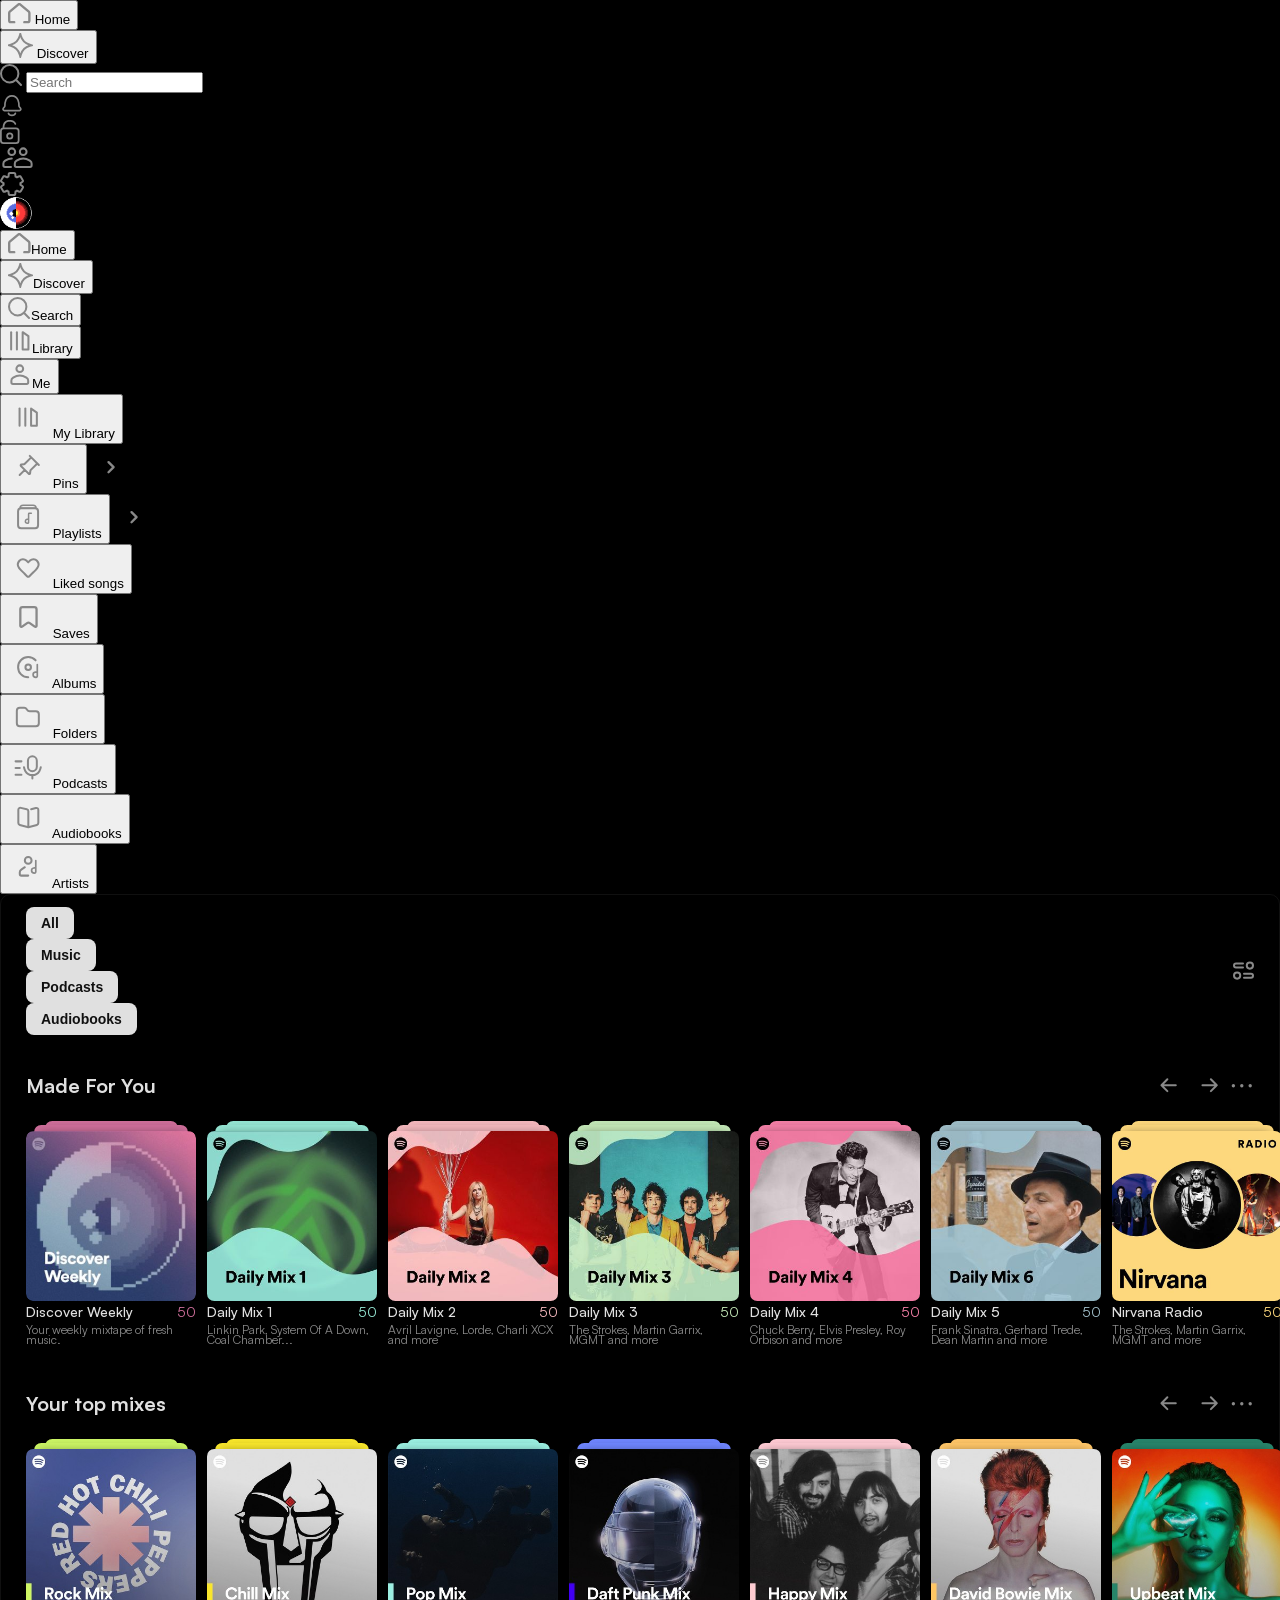
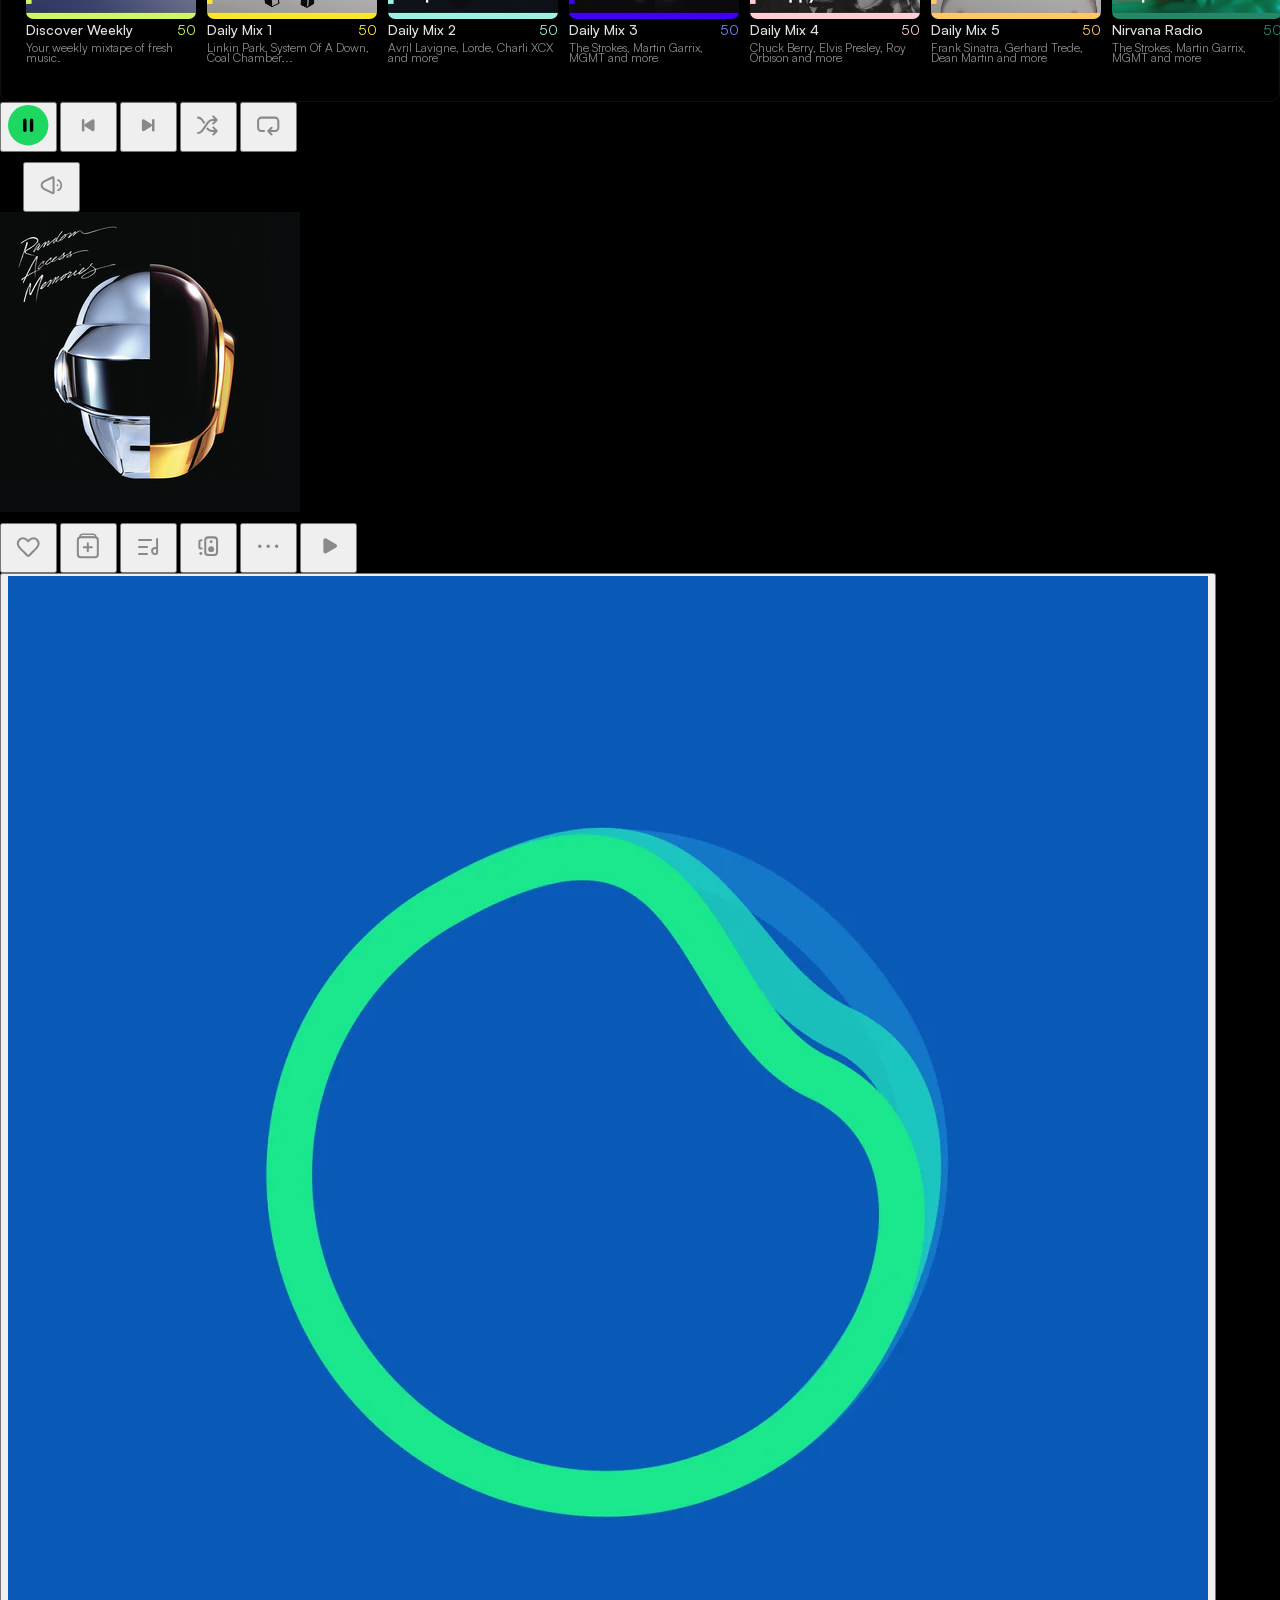
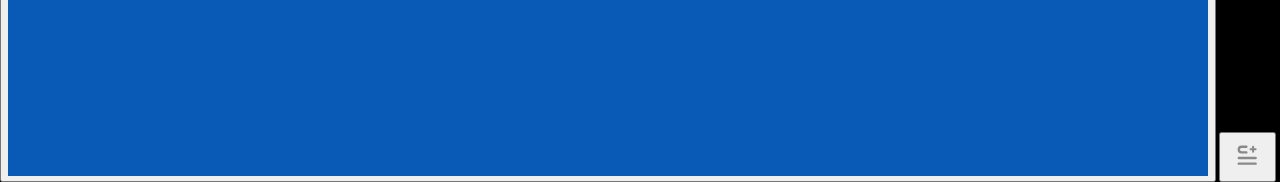
==== commit b1450ef6: "fix: replaced local styles with common styles; filled up the list" ====
--- a/index.html
+++ b/index.html
@@ -8,756 +8,667 @@
     <link rel="stylesheet" href="css/style.css">
 </head>
 <body>
-    <!-- Koki -->
+
+        <!-- Koki -->
     <!-- desctop header -->
-     <header>
-
-
-
+
+     <header class="header-desctop">
+
+            
+        
+            
+            <!-- header nav buttons and search input -->
+            
+            <div class="header-nav">
+                <ul>
+                    <li class="active">
+                        <button>
+                            <span class="icon">
+                                <img src="./assets/images/Icons-large/house no hover.svg" alt="">
+                            </span>
+                            <span class="item-label">Home</span>
+                        </button>
+                    </li>
+
+                    <li>
+                        <button>
+                            <span class="icon">
+                                <img src="./assets/images/Icons-large/star discover.svg" alt="">
+                            </span>
+                            <span class="item-label">Discover</span>
+                        </button>
+                    </li>
+                </ul>
+                
+                
+            
+                <div class="search-container">
+                <img src="./assets/images/Icons-large/magnifing glass.svg" alt="">
+                <input type="search" placeholder="Search">
+                </div>
+            
+            </div>
+
+
+
+            <div class="header-action-icons">
+                <ul>
+                    <li><img src="./assets/images/Icons-large/bell.svg" alt=""></li>
+                    <li><img src="./assets/images/Icons-large/lock.svg" alt=""></li>
+                    <li><img src="./assets/images/Icons-large/group.svg" alt=""></li>
+                    <li><img src="./assets/images/Icons-large/settings.svg" alt=""></li>
+                    <li><img src="./assets/images/Icons-large/profile icon.svg" alt=""></li>
+                </ul>
+            </div>
+        
+        </header>
+
+
+    
+
+
+     <!-- mobile header -->
+     <header class="header-mobile">
+         <div class="header-nav">
+                <ul>
+                    <li><button><img src="./assets/images/Icons-small/house-mobile.svg" alt="">Home</button></li>
+                    <li><button><img src="./assets/images/Icons-small/discover-mobile.svg" alt="">Discover</button></li>
+                    <li><button><img src="./assets/images/Icons-small/search-mobile.svg" alt="">Search</button></li>
+                    <li><button><img src="./assets/images/Icons-small/libary-mobile.svg" alt="">Library</button></li>
+                    <li><button><img src="./assets/images/Icons-small/me-mobile.svg" alt="">Me</button></li>
+                </ul>
+                
+                
+                
+                
+                
+
+            </div>
      </header>
-    
 
 
      <!-- nutsa -->
      <!-- sidebar -->
-     <aside></aside>
+     <aside class="sidebar">
+        <ul class="sidebar-content">
+
+            <!-- My Library start -->
+            <li class="sidebar-items">
+                <button class="sidebar-item">
+                    <img src="assets/images/Icons-large/Name=Library, Filled=No.svg" class="icon" alt="albums icon">
+                    <span class="item-label">My Library</span>
+                </button>
+            </li>
+            <!-- My Library end -->
+
+            <li class="sidebar-items">
+                <button class="sidebar-item">
+                    <img src="assets/images/Icons-large/Name=Pin, Filled=No.svg" class="icon" alt="pin icon">
+                    <span class="item-label">Pins</span>
+                </button>
+                <img src="assets/images/Icons-large/Name=Right, Filled=No.svg" class="sidebar-arrow" class="sidebar arrow">
+            </li>
+
+
+            <li class="sidebar-items">
+                <button class="sidebar-item">
+                    <img src="assets/images/Icons-large/Name=Playlist, Filled=No.svg" class="icon" alt="playlist icon">
+                    <span class="item-label">Playlists</span>
+                </button>
+                <img src="assets/images/Icons-large/Name=Right, Filled=No.svg" class="sidebar-arrow" class="sidebar arrow">
+            </li>
+
+            <li class="sidebar-items">
+                <button class="sidebar-item">
+                    <img src="assets/images/Icons-large/Name=Like, Filled=No.svg" class="icon" alt="liked song icon">
+                    <span class="item-label">Liked songs</span>
+                </button>
+            </li>
+
+            <li class="sidebar-items">
+                <button class="sidebar-item">
+                    <img src="assets/images/Icons-large/Name=Save, Filled=No.svg" class="icon" alt="saved icon">
+                    <span class="item-label">Saves</span>
+                </button>
+            </li>
+
+            <li class="sidebar-items">
+                <button class="sidebar-item">
+                    <img src="assets/images/Icons-large/Name=Album, Filled=No.svg" class="icon" alt="albums icon">
+                    <span class="item-label">Albums</span>
+                </button>
+            </li>
+
+            <li class="sidebar-items">
+                <button class="sidebar-item">
+                    <img src="assets/images/Icons-large/Name=Folder, Filled=No.svg" class="icon" alt="Folders icon">
+                    <span class="item-label">Folders</span>
+                </button>
+            </li>
+
+            <li class="sidebar-items">
+                <button class="sidebar-item">
+                    <img src="assets/images/Icons-large/Name=Podcast, Filled=No.svg" class="icon" alt="podcasts icon">
+                    <span class="item-label">Podcasts</span>
+                </button>
+            </li>
+
+            <li class="sidebar-items">
+                <button class="sidebar-item">
+                    <img src="assets/images/Icons-large/Name=Audiobook, Filled=No.svg" class="icon" alt="audiobooks icon">
+                    <span class="item-label">Audiobooks</span>
+                </button>
+            </li>
+
+            <li class="sidebar-items">
+                <button class="sidebar-item">
+                    <img src="assets/images/Icons-large/Name=Artist, Filled=No.svg" class="icon" alt="artists icon">
+                    <span class="item-label">Artists</span>
+                </button>
+            </li>
+        </ul>
+     </aside>
 
 
     <!-- Main section -->
      <main class="main">
 
         <!-- Home section -->
+
         
 
-        <!-- Recent Searches  -->
-
+        <section class="home">
+            
+
+           
+
+
+            <!-- Music and other audio services filter -->
+
+            <div class="music-audio-filter">
+                <div>
+                    <ul>
+                        <li><button>All</button></li>
+                        <li><button>Music</button></li>
+                        <li><button>Podcasts</button></li>
+                        <li><button>Audiobooks</button></li>
+                    </ul>
+                </div>
+                    
+                    
+                
+                
+                <img src="./assets/images/Icons-large/friends-activity-sidebar-toggle-button.svg" alt="">
+
+            </div>
+
+
+
+            
+            <!-- mobile only sub menu -->
+
+            <section class="mobile-insta-access-music-list">
+
+
+                <!-- individual card -->
+                <div class="mobile-insta-access-container">
+                    <img src="./assets/images/home-mix-cards/daft punk.png" alt="">
+                    <div>
+                        <h4>Get Lucky (feat. Pharel whiliams)</h4>
+                        <p>Daft Punk</p>
+                    </div>
+                </div>
+
+
+                <!-- individual card -->
+                <div class="mobile-insta-access-container">
+                    <img src="./assets/images/home-mix-cards/avrillpink.png" alt="">
+                    <div>
+                        <h4>Daily Mix 2</h4>
+                    </div>
+                </div>
+
+                
+                <!-- individual card -->
+                <div class="mobile-insta-access-container">
+                    <img src="./assets/images/home-mix-cards/linkingreen.png" alt="">
+                    <div>
+                        <h4>Daily Mix 1</h4>
+                        
+                    </div>
+                </div>
+
+
+                <!-- individual card -->
+                <div class="mobile-insta-access-container">
+                    <img src="./assets/images/home-mix-cards/daft punk.png" alt="">
+                    <div>
+                        <h4>Instant Crush</h4>
+                        <p>Daft Punk</p>
+                    </div>
+                </div>
+
+
+                <!-- individual card -->
+                <div class="mobile-insta-access-container">
+                    <img src="./assets/images/home-mix-cards/daft punk.png" alt="">
+                    <div>
+                        <h4>Around the world</h4>
+                        <p>Daft Punk</p>
+                    </div>
+                </div>
+
+
+                <!-- individual card -->
+                <div class="mobile-insta-access-container">
+                    <img src="./assets/images/home-mix-cards/redhotchillieyellow.png" alt="">
+                    <div>
+                        <h4>Rock Mix</h4>
+                        
+                    </div>
+                </div>
+
+            </section>
+           
+
+            <!-- Made for You CardList Header -->
             <div class="card-list-header">
-                <h2>Recent searches</h2>
-                
-                <div>
-                    <img src="./assets/images/Icons-large/tripple dots.svg" alt="">
-                </div>
-            </div>
-
-
-
-        <!-- Search cards Section -->
-
-        <div class="search-X-card-list">
-
-
-
-             <!-- X marked Card -->
-
-            <div class="search-card-x-doublelayer-container">
-                <div class="x-card-image-container">
-                <div class="x-mark-cont">
-                    <img src="./assets/images/Icons-large/x mark on the card.svg" alt="x mark on the card">
-                </div>
-                <img src="./assets/images/home-mix-cards/daftpunkhelmblackwhite.png" alt="" class="x-card-image">
-                </div>
-                <div class="doublelayer-x-card-text">
-                    <div class="doublelayer-x-card-text-header">
-                        <h3>Daft Punk</h3>
-                       
-                    </div>
-                    
-                </div>   
-                </div>
-
-
-
-
-
-
-
-
-
-                 <!-- X marked Card -->
-
-            <div class="search-card-x-doublelayer-container">
-                <div class="x-card-image-container">
-                <div class="x-mark-cont">
-                    <img src="./assets/images/Icons-large/x mark on the card.svg" alt="x mark on the card">
-                </div>
-                <img src="./assets/images/home-mix-cards/davidbowie.png" alt="" class="x-card-image">
-                
-                </div>
-                <div class="doublelayer-x-card-text">
-                    <div class="doublelayer-x-card-text-header">
-                        <h3>David Bowie</h3>
-                       
-                    </div>
-                    
-                </div>   
-                </div>
-
-
-
-
-
-
-
-
-
-
-
-
-
-            <!-- X marked Card -->
-
-            <div class="search-card-x-doublelayer-container">
-                <div class="x-card-image-container">
-                <div class="x-mark-cont">
-                    <img src="./assets/images/Icons-large/x mark on the card.svg" alt="x mark on the card">
-                </div>
-                <img src="./assets/images/home-mix-cards/museblackholes.png" alt="" class="x-card-image">
-                <div class="x-card-layer"></div>
-                </div>
-                <div class="doublelayer-x-card-text">
-                    <div class="doublelayer-x-card-text-header">
-                        <h3>Black Holes...</h3>
-                       
-                    </div>
-                    <p>Muse</p>
-                </div>   
-                </div>
-
-
-        </div>
-
-
-        <div class="card-list-header">
-                <h2>Browse All</h2>
-            </div>
-
-        <!-- Image Card Header -->
-        <div class="card-list-header">
-                <h3>Discover</h3>
+                
+                <h2>Made For You</h2>
                 
                 <div>
                     <img src="./assets/images/Icons-large/Name=Arrow-Left, Filled=No.svg" alt="">
                     <img src="./assets/images/Icons-large/Name=Arrow-Right, Filled=No.svg" alt="">
-                </div>
-        </div>    
-
-        <!-- Image Card List -->
-
-        <div class="image-cards-list">
-
-
-
-            <!-- Image Card -->
-            <div class="card-inside-image-container redhotchilliszablue">
-                <div class="card-inside-image-text">
-                    <h3>Made For</h3>
-                    <h3>You</h3>
-                </div>
-                
-                <img src="./assets/images/home-mix-cards/redhotchillieyellow.png" alt="">
-              </div>
-
-
-
-              <!-- Image Card -->
-            <div class="card-inside-image-container arianagrandeorange">
-                <div class="card-inside-image-text">
-                    <h3>New</h3>
-                    <h3>Releases</h3>
-                </div>
-                
-                <img src="./assets/images/home-mix-cards/arianagrandefriday.png" alt="">
-              </div>
-
-
-
-                <!-- Image Card -->
-            <div class="card-inside-image-container redhotchilliszablue">
-                <div class="card-inside-image-text">
-                    <h3>Spotify</h3>
-                    <h3>Classics</h3>
-                </div>
-                
-                <img src="./assets/images/home-mix-cards/szacomputer.png" alt="">
-              </div>
-
-
-                <!-- Image Card -->
-            <div class="card-inside-image-container chartspink">
-                <div class="card-inside-image-text">
-                    <h3>Charts</h3>
-                    
-                </div>
-                
-                <img src="./assets/images/home-mix-cards/globalpurple.png" alt="">
-              </div>
-
-
-
-               <!-- Image Card -->
-            <div class="card-inside-image-container trendingpink">
-                <div class="card-inside-image-text">
-                    <h3>Trending</h3>
-                    
-                </div>
-                
-                <img src="./assets/images/home-mix-cards/bigoninternet.png" alt="">
-              </div>
-
-
-                 <!-- Image Card -->
-            <div class="card-inside-image-container chartspink">
-                <div class="card-inside-image-text">
-                    <h3>Discover</h3>
-                    
-                </div>
-                
-                <img src="./assets/images/home-mix-cards/spotlightdiscoverweekly.png" alt="">
-              </div>
-
-
-
-                 <!-- Image Card -->
-            <div class="card-inside-image-container singlesgrey">
-                <div class="card-inside-image-text">
-                    <h3>Spotify</h3>
-                    <h3>Singles</h3>
-                </div>
-                
-                <img src="./assets/images/home-mix-cards/hits.png" alt="">
-              </div>
-
-
-                 <!-- Image Card -->
-            <div class="card-inside-image-container arianagrandeorange">
-                <div class="card-inside-image-text">
-                    <h3>Decades</h3>
-                    
-                </div>
-                
-                <img src="./assets/images/home-mix-cards/beyoallout.png" alt="">
-              </div>
-
-        </div>
-
-        <!-- Image Card Header -->
-        <div class="card-list-header">
-                <h3>Genres</h3>
+                    <img src="./assets/images/Icons-large/tripple dots.svg" alt="">
+                </div>
+            </div>
+
+
+
+
+
+
+            <!-- Card List : Made for you -->
+            <div class="home-mix-card-list">
+
+
+
+
+                <!-- Card container -->
+                 <div class="home-mix-card-container descoverpink">
+                <div class="home-mix-card-image-container">
+                <img src="./assets/images/home-mix-cards/discover weekly.png" alt="" class="home-mix-card-image">
+                <div class="card-image-backlayer1"></div>
+                <div class="card-image-backlayer2"></div>
+                </div>
+                <div class="card-text">
+                    <div class="card-text-header">
+                        <h3>Discover Weekly</h3>
+                        <span>50</span>
+                    </div>
+                    <p>Your weekly mixtape of fresh music.</p>
+                </div>   
+                </div>
+                
+
+                <!-- Card container -->
+                 <div class="home-mix-card-container linkinparkgreen">
+                <div class="home-mix-card-image-container">
+                <img src="./assets/images/home-mix-cards/linkingreen.png" alt="" class="home-mix-card-image">
+                <div class="card-image-backlayer1"></div>
+                <div class="card-image-backlayer2"></div>
+                </div>
+                <div class="card-text">
+                    <div class="card-text-header">
+                        <h3>Daily Mix 1</h3>
+                        <span>50</span>
+                    </div>
+                    <p>Linkin Park, System Of A Down, Coal Chamber...</p>
+                </div>   
+                </div>
+            
+
+                <!-- Card container -->
+                 <div class="home-mix-card-container avrillpink">
+                <div class="home-mix-card-image-container">
+                <img src="./assets/images/home-mix-cards/avrillpink.png" alt="" class="home-mix-card-image">
+                <div class="card-image-backlayer1"></div>
+                <div class="card-image-backlayer2"></div>
+                </div>
+                <div class="card-text">
+                    <div class="card-text-header">
+                        <h3>Daily Mix 2</h3>
+                        <span>50</span>
+                    </div>
+                    <p>Avril Lavigne, Lorde, Charli XCX and more</p>
+                </div>   
+                </div>
+              
+
+                <!-- Card container -->
+                 <div class="home-mix-card-container strokesgreen">
+                <div class="home-mix-card-image-container">
+                <img src="./assets/images/home-mix-cards/strokesgreen.png" alt="" class="home-mix-card-image">
+                <div class="card-image-backlayer1"></div>
+                <div class="card-image-backlayer2"></div>
+                </div>
+                <div class="card-text">
+                    <div class="card-text-header">
+                        <h3>Daily Mix 3</h3>
+                        <span>50</span>
+                    </div>
+                    <p>The Strokes, Martin Garrix, MGMT and more</p>
+                </div>   
+                </div>
+             
+
+                <!-- Card container -->
+                 <div class="home-mix-card-container chuckberrypink">
+                <div class="home-mix-card-image-container">
+                <img src="./assets/images/home-mix-cards/chuckberrypink.png" alt="" class="home-mix-card-image">
+                <div class="card-image-backlayer1"></div>
+                <div class="card-image-backlayer2"></div>
+                </div>
+                <div class="card-text">
+                    <div class="card-text-header">
+                        <h3>Daily Mix 4</h3>
+                        <span>50</span>
+                    </div>
+                    <p>Chuck Berry, Elvis Presley, Roy Orbison and more</p>
+                </div>   
+                </div>
+                
+
+                <!-- Card container -->
+                 <div class="home-mix-card-container sinatrablue" >
+                <div class="home-mix-card-image-container">
+                <img src="./assets/images/home-mix-cards/sinatrablue.png" alt="" class="home-mix-card-image">
+                <div class="card-image-backlayer1"></div>
+                <div class="card-image-backlayer2"></div>
+                </div>
+                <div class="card-text">
+                    <div class="card-text-header">
+                        <h3>Daily Mix 5</h3>
+                        <span>50</span>
+                    </div>
+                    <p>Frank Sinatra, Gerhard Trede, Dean Martin and more</p>
+                </div>   
+                </div>
+             
+
+                <!-- Card container -->
+                 <div class="home-mix-card-container nirvanayellow">
+                <div class="home-mix-card-image-container">
+                <img src="./assets/images/home-mix-cards/nirvanayellow.png" alt="" class="home-mix-card-image">
+                <div class="card-image-backlayer1"></div>
+                <div class="card-image-backlayer2"></div>
+                </div>
+                <div class="card-text">
+                    <div class="card-text-header">
+                        <h3>Nirvana Radio</h3>
+                        <span>50</span>
+                    </div>
+                    <p>The Strokes, Martin Garrix, MGMT and more</p>
+                </div>   
+                </div>
+                
+
+                <!-- Card container -->
+                 <div class="home-mix-card-container follautpink">
+                <div class="home-mix-card-image-container">
+                <img src="./assets/images/home-mix-cards/follautpink.png" alt="" class="home-mix-card-image">
+                <div class="card-image-backlayer1"></div>
+                <div class="card-image-backlayer2"></div>
+                </div>
+                <div class="card-text">
+                    <div class="card-text-header">
+                        <h3>Fall Out Boy Ra...</h3>
+                        <span>50</span>
+                    </div>
+                    <p>With Panic! At The Disco, The All-American Rejects,...</p>
+                </div>   
+                </div>
+                
+            </div>
+           <!-- Card List : Made for you : END of list  -->
+
+
+
+
+
+
+
+
+
+            <!-- Your Top Mixes Card List Header  -->
+
+            <div class="card-list-header">
+                <h2>Your top mixes</h2>
                 
                 <div>
                     <img src="./assets/images/Icons-large/Name=Arrow-Left, Filled=No.svg" alt="">
                     <img src="./assets/images/Icons-large/Name=Arrow-Right, Filled=No.svg" alt="">
-                </div>
-        </div>    
-
-        <!-- Image Card List -->
-
-        <div class="image-cards-list">
-
-
-
-            <!-- Image Card -->
-            <div class="card-inside-image-container popgreen">
-                <div class="card-inside-image-text">
-                    <h3>Pop</h3>
-                    
-                </div>
-                
-                <img src="./assets/images/home-mix-cards/purpleolivia.png" alt="">
-              </div>
-
-
-
-              <!-- Image Card -->
-            <div class="card-inside-image-container countreyorange">
-                <div class="card-inside-image-text">
-                    <h3>Country</h3>
-                    
-                </div>
-                
-                <img src="./assets/images/home-mix-cards/hotcountry.png" alt="">
-              </div>
-
-
-
-                <!-- Image Card -->
-            <div class="card-inside-image-container rapbrown">
-                <div class="card-inside-image-text">
-                    <h3>Hip-Hop</h3>
-                   
-                </div>
-                
-                <img src="./assets/images/home-mix-cards/rapliluzi.png" alt="">
-              </div>
-
-
-                <!-- Image Card -->
-            <div class="card-inside-image-container rockgreen">
-                <div class="card-inside-image-text">
-                    <h3>Rock</h3>
-                    
-                </div>
-                
-                <img src="./assets/images/home-mix-cards/marrow.png" alt="">
-              </div>
-
-
-
-               <!-- Image Card -->
-            <div class="card-inside-image-container indiered">
-                <div class="card-inside-image-text">
-                    <h3>Indie</h3>
-                    
-                </div>
-                
-                <img src="./assets/images/home-mix-cards/indieallnew.png" alt="">
-              </div>
-
-
-                 <!-- Image Card -->
-            <div class="card-inside-image-container redhotchilliszablue">
-                <div class="card-inside-image-text">
-                    <h3>Punk</h3>
-                    
-                </div>
-                
-                <img src="./assets/images/home-mix-cards/punkessentials.png" alt="">
-              </div>
-
-
-
-                 <!-- Image Card -->
-            <div class="card-inside-image-container indiered">
-                <div class="card-inside-image-text">
-                    <h3>Metal</h3>
-                    
-                </div>
-                
-                <img src="./assets/images/home-mix-cards/kickassmetal.png" alt="">
-              </div>
-
-
-                 <!-- Image Card -->
-            <div class="card-inside-image-container instrumentalblue">
-                <div class="card-inside-image-text">
-                    <h3>Instrumental</h3>
-                    
-                </div>
-                
-                <img src="./assets/images/home-mix-cards/peacefulguitar.png" alt="">
-              </div>
-
-        </div>
-
+                    <img src="./assets/images/Icons-large/tripple dots.svg" alt="">
+                </div>
+            </div>
+
+
+
+           <!-- Card List : Your top mixes -->
+           <div class="home-mix-card-list">
+
+                <!-- Card container -->
+                 <div class="home-mix-card-container redhotchillieyellow">
+                <div class="home-mix-card-image-container">
+                <img src="./assets/images/home-mix-cards/redhotchillieyellow.png" alt="" class="home-mix-card-image">
+                <div class="card-image-backlayer1"></div>
+                <div class="card-image-backlayer2"></div>
+                </div>
+                <div class="card-text">
+                    <div class="card-text-header">
+                        <h3>Discover Weekly</h3>
+                        <span>50</span>
+                    </div>
+                    <p>Your weekly mixtape of fresh music.</p>
+                </div>   
+                </div>
+                
+
+                <!-- Card container -->
+                 <div class="home-mix-card-container mfdoomyellow">
+                <div class="home-mix-card-image-container">
+                <img src="./assets/images/home-mix-cards/mfdoomyellow.png" alt="" class="home-mix-card-image">
+                <div class="card-image-backlayer1"></div>
+                <div class="card-image-backlayer2"></div>
+                </div>
+                <div class="card-text">
+                    <div class="card-text-header">
+                        <h3>Daily Mix 1</h3>
+                        <span>50</span>
+                    </div>
+                    <p>Linkin Park, System Of A Down, Coal Chamber...</p>
+                </div>   
+                </div>
+            
+
+                <!-- Card container -->
+                 <div class="home-mix-card-container eilishblue">
+                <div class="home-mix-card-image-container">
+                <img src="./assets/images/home-mix-cards/eilishblue.png" alt="" class="home-mix-card-image">
+                <div class="card-image-backlayer1"></div>
+                <div class="card-image-backlayer2"></div>
+                </div>
+                <div class="card-text">
+                    <div class="card-text-header">
+                        <h3>Daily Mix 2</h3>
+                        <span>50</span>
+                    </div>
+                    <p>Avril Lavigne, Lorde, Charli XCX and more</p>
+                </div>   
+                </div>
               
+
+                <!-- Card container -->
+                 <div class="home-mix-card-container daftpunkblue">
+                <div class="home-mix-card-image-container">
+                <img src="./assets/images/home-mix-cards/daftpunkblue.png" alt="" class="home-mix-card-image">
+                <div class="card-image-backlayer1"></div>
+                <div class="card-image-backlayer2"></div>
+                </div>
+                <div class="card-text">
+                    <div class="card-text-header">
+                        <h3>Daily Mix 3</h3>
+                        <span>50</span>
+                    </div>
+                    <p>The Strokes, Martin Garrix, MGMT and more</p>
+                </div>   
+                </div>
+             
+
+                <!-- Card container -->
+                 <div class="home-mix-card-container turtlespink">
+                <div class="home-mix-card-image-container">
+                <img src="./assets/images/home-mix-cards/turtlespink.png" alt="" class="home-mix-card-image">
+                <div class="card-image-backlayer1"></div>
+                <div class="card-image-backlayer2"></div>
+                </div>
+                <div class="card-text">
+                    <div class="card-text-header">
+                        <h3>Daily Mix 4</h3>
+                        <span>50</span>
+                    </div>
+                    <p>Chuck Berry, Elvis Presley, Roy Orbison and more</p>
+                </div>   
+                </div>
+                
+
+                <!-- Card container -->
+                 <div class="home-mix-card-container davidbowieorange" >
+                <div class="home-mix-card-image-container">
+                <img src="./assets/images/home-mix-cards/davidbowieorange.png" alt="" class="home-mix-card-image">
+                <div class="card-image-backlayer1"></div>
+                <div class="card-image-backlayer2"></div>
+                </div>
+                <div class="card-text">
+                    <div class="card-text-header">
+                        <h3>Daily Mix 5</h3>
+                        <span>50</span>
+                    </div>
+                    <p>Frank Sinatra, Gerhard Trede, Dean Martin and more</p>
+                </div>   
+                </div>
+             
+
+                <!-- Card container -->
+                 <div class="home-mix-card-container minoguegreen">
+                <div class="home-mix-card-image-container">
+                <img src="./assets/images/home-mix-cards/minoguegreen.png" alt="" class="home-mix-card-image">
+                <div class="card-image-backlayer1"></div>
+                <div class="card-image-backlayer2"></div>
+                </div>
+                <div class="card-text">
+                    <div class="card-text-header">
+                        <h3>Nirvana Radio</h3>
+                        <span>50</span>
+                    </div>
+                    <p>The Strokes, Martin Garrix, MGMT and more</p>
+                </div>   
+                </div>
+                
+
+                <!-- Card container -->
+                 <div class="home-mix-card-container chuckberrydarkpink">
+                <div class="home-mix-card-image-container">
+                <img src="./assets/images/home-mix-cards/chuckberrydarkpink.png" alt="" class="home-mix-card-image">
+                <div class="card-image-backlayer1"></div>
+                <div class="card-image-backlayer2"></div>
+                </div>
+                <div class="card-text">
+                    <div class="card-text-header">
+                        <h3>Fall Out Boy Ra...</h3>
+                        <span>50</span>
+                    </div>
+                    <p>With Panic! At The Disco, The All-American Rejects,...</p>
+                </div>   
+                </div>
+                
+            </div>
+            <!-- Card List : Your top mixes : END of list -->
         
         
-        <!-- Cards With Pins an the rest -->
-
-        <div class="pin-cards-list">
-
-
-            <!-- Green Card With Pin -->
-
-            <div class="search-card-pin-tripplelayer-container">
-                <div class="pin-tripplelayer-card-image-container">
-                <div class="pin-mark-cont">
-                    <img src="./assets/images/Icons-large/needle pin.svg" alt="needle pin" class="pin-icon">
-                </div>
-                <div class="pin-card-image-cont">
-                    <img src="./assets/images/home-mix-cards/heartpincardimg.svg" alt="" class="melody">
-                </div>
-                <div class="pin-card-layer1"></div>
-                <div class="pin-card-layer2"></div>
-                </div>
-                <div class="tripplelayer-pin-card-text">
-                    <div class="tripplelayer-pin-card-text-header">
-                        <h3>Liked songs</h3>
-                        <span>8</span>
-                    </div>
-                    <p>Numb, Crawling, In the End, and more</p>
-                </div>   
-                </div>
-
-
-
-
-
-
-             <!-- Card With Pin -->                
-
-            <div class="search-card-pin-container">
-                            <div class="pin-card-image-container">
-                        <div class="pin-mark-cont">
-                            <img src="./assets/images/Icons-large/needle pin.svg" alt="needle pin" class="pin-icon">
-                        </div>
-                            <img src="./assets/images/home-mix-cards/davidbowie.png" alt="" class="pin-image">
-                        <div class="pin-card-text">
-                            <div class="pin-card-text-header">
-                                <h3>David Bowie</h3>
-                        
-                                </div>
-                    
-                        </div>   
-                    </div>
-                </div>      
-
-
-
-
-
-
-
-            <!-- Card With Pin -->                
-
-            <div class="search-card-pin-container">
-                            <div class="pin-card-image-container">
-                        <div class="pin-mark-cont">
-                            <img src="./assets/images/Icons-large/needle pin.svg" alt="needle pin" class="pin-icon">
-                        </div>
-                            <img src="./assets/images/home-mix-cards/daftpunkhelmblackwhite.png" alt="" class="pin-image">
-                        <div class="pin-card-text">
-                            <div class="pin-card-text-header">
-                                <h3>Daft Punk</h3>
-                        
-                                </div>
-                    
-                        </div>   
-                    </div>
-                </div>  
-                
-            
-                
-                <!-- tripplelayer Card With Pin -->
-
-            <div class="search-card-pin-tripplelayer-container">
-                <div class="pin-tripplelayer-card-image-container">
-                <div class="pin-mark-cont">
-                    <img src="./assets/images/Icons-large/needle pin.svg" alt="needle pin" class="pin-icon">
-                </div>
-                <div class="pin-card-image-cont">
-                    <img src="./assets/images/home-mix-cards/melody.svg" alt="" class="melody">
-                </div>
-                <div class="pin-card-layer1"></div>
-                <div class="pin-card-layer2"></div>
-                </div>
-                <div class="tripplelayer-pin-card-text">
-                    <div class="tripplelayer-pin-card-text-header">
-                        <h3>Chill Stuff</h3>
-                        <span>152</span>
-                    </div>
-                    <p>Simon and Garfunkel, Daft Punk, and more</p>
-                </div>   
-                </div>
-
-
-                 <!-- tripplelayer Card With Pin -->
-
-            <div class="search-card-pin-tripplelayer-container">
-                <div class="pin-tripplelayer-card-image-container">
-                <div class="pin-mark-cont">
-                    <img src="./assets/images/Icons-large/needle pin.svg" alt="needle pin" class="pin-icon">
-                </div>
-                <div class="pin-card-image-cont">
-                    <img src="./assets/images/home-mix-cards/melody.svg" alt="" class="melody">
-                </div>
-                <div class="pin-card-layer1"></div>
-                <div class="pin-card-layer2"></div>
-                </div>
-                <div class="tripplelayer-pin-card-text">
-                    <div class="tripplelayer-pin-card-text-header">
-                        <h3>The Jux Box</h3>
-                        <span>50</span>
-                    </div>
-                    <p>Simon and Garfunkel, Daft Punk, and more</p>
-                </div>   
-                </div>
-
-
-
-                 <!-- tripplelayer Card With Pin -->
-
-            <div class="search-card-pin-tripplelayer-container">
-                <div class="pin-tripplelayer-card-image-container">
-                <div class="pin-mark-cont">
-                    <img src="./assets/images/Icons-large/needle pin.svg" alt="needle pin" class="pin-icon">
-                </div>
-                <div class="pin-card-image-cont">
-                    <img src="./assets/images/home-mix-cards/melody.svg" alt="" class="melody">
-                </div>
-                <div class="pin-card-layer1"></div>
-                <div class="pin-card-layer2"></div>
-                </div>
-                <div class="tripplelayer-pin-card-text">
-                    <div class="tripplelayer-pin-card-text-header">
-                        <h3>Vibe</h3>
-                        <span>30</span>
-                    </div>
-                    <p>Blue Skies, No Heaven</p>
-                </div>   
-                </div>
-
-
-
-                 <!-- tripplelayer Card With Pin -->
-
-            <div class="search-card-pin-tripplelayer-container">
-                <div class="pin-tripplelayer-card-image-container">
-                <div class="pin-mark-cont">
-                    <img src="./assets/images/Icons-large/needle pin.svg" alt="needle pin" class="pin-icon">
-                </div>
-                <div class="pin-card-image-cont">
-                    <img src="./assets/images/home-mix-cards/melody.svg" alt="" class="melody">
-                </div>
-                <div class="pin-card-layer1"></div>
-                <div class="pin-card-layer2"></div>
-                </div>
-                <div class="tripplelayer-pin-card-text">
-                    <div class="tripplelayer-pin-card-text-header">
-                        <h3>Selected Linkin...</h3>
-                        <span>8</span>
-                    </div>
-                    <p>Numb, Crawling, In the End, and more</p>
-                </div>   
-                </div>
-
-
-
-
-
-                 <!-- tripplelayer Card With Pin -->
-
-            <div class="search-card-pin-tripplelayer-container">
-                <div class="pin-tripplelayer-card-image-container">
-                <div class="pin-mark-cont">
-                    <img src="./assets/images/Icons-large/needle pin.svg" alt="needle pin" class="pin-icon">
-                </div>
-                <div class="pin-card-image-cont">
-                    <img src="./assets/images/home-mix-cards/foldericon.svg" alt="" class="folder">
-                </div>
-                <div class="pin-card-layer1"></div>
-                
-                </div>
-                <div class="tripplelayer-pin-card-text">
-                    <div class="tripplelayer-pin-card-text-header">
-                        <h3>Fav bands</h3>
-                        <span>6</span>
-                    </div>
-                    <p>Linkin Park, Muse, and more</p>
-                </div>   
-                </div>
-
-
-
-                 <!-- Search Card Pin double layered -->
-
-                <div class="search-card-pin-doublelayer-container meteorabrown">
-                <div class="pin-doublelayer-card-image-container">
-                <div class="pin-mark-cont">
-                    <img src="./assets/images/Icons-large/needle pin.svg" alt="needle pin" class="pin-icon">
-                </div>
-                <img src="./assets/images/home-mix-cards/meterora.png" alt="" class="pin-image">
-                <div class="pin-card-layer1"></div>
-                
-                </div>
-                <div class="doublelayer-pin-card-text">
-                    <div class="doublelayer-pin-card-text-header">
-                        <h3>Meteora</h3>
-                    </div>
-                    <p>Linkin Park</p>
-                </div>   
-                </div>
-
-                <!-- Search Card Pin double layered -->
-
-                <div class="search-card-pin-doublelayer-container punkpurple">
-                <div class="pin-doublelayer-card-image-container">
-                <div class="pin-mark-cont">
-                    <img src="./assets/images/Icons-large/needle pin.svg" alt="needle pin" class="pin-icon">
-                </div>
-                <img src="./assets/images/home-mix-cards/daftpunkhelmblackwhite.png" alt="" class="pin-image">
-                <div class="pin-card-layer1"></div>
-                
-                </div>
-                <div class="doublelayer-pin-card-text">
-                    <div class="doublelayer-pin-card-text-header">
-                        <h3>Rendom Access...</h3>
-                        <span>13</span>
-                    </div>
-                    <p>Daft Punk</p>
-                </div>   
-                </div>
-
-
-
-
-                <!-- Search Card Pin double layered -->
-
-                <div class="search-card-pin-doublelayer-container beatlegreen">
-                <div class="pin-doublelayer-card-image-container">
-                <img src="./assets/images/home-mix-cards/beetleabby.png" alt="" class="pin-image">
-                <div class="pin-card-layer1"></div>
-                
-                </div>
-                <div class="doublelayer-pin-card-text">
-                    <div class="doublelayer-pin-card-text-header">
-                        <h3>Abbey Road</h3>
-                        <span>13</span>
-                    </div>
-                    <p>The Beatles</p>
-                </div>   
-                </div>
-
-
-
-
-                <!-- Search Card Pin double layered -->
-                <div class="search-card-pin-doublelayer-container museblue">
-                <div class="pin-doublelayer-card-image-container">
-                <img src="./assets/images/home-mix-cards/museblackholes.png" alt="" class="pin-image">
-                <div class="pin-card-layer1"></div>
-                
-                </div>
-                <div class="doublelayer-pin-card-text">
-                    <div class="doublelayer-pin-card-text-header">
-                        <h3>Black Holes and...</h3>
-                        <span>13</span>
-                    </div>
-                    <p>Muse</p>
-                </div>   
-                </div>
-
-
-
-                <!-- Card container -->
-                 <div class="home-mix-card-container linkinparkgreen">
-                <div class="home-mix-card-image-container">
-                <img src="./assets/images/home-mix-cards/linkingreen.png" alt="" class="home-mix-card-image">
-                <div class="card-image-backlayer1"></div>
-                <div class="card-image-backlayer2"></div>
-                </div>
-                <div class="card-text">
-                    <div class="card-text-header">
-                        <h3>Daily Mix 1</h3>
-                        <span>50</span>
-                    </div>
-                    <p>Linkin Park, System Of A Down, Coal Chamber...</p>
-                </div>   
-                </div>
-
-
-                 <!-- Card container -->
-                 <div class="home-mix-card-container avrillpink">
-                <div class="home-mix-card-image-container">
-                <img src="./assets/images/home-mix-cards/avrillpink.png" alt="" class="home-mix-card-image">
-                <div class="card-image-backlayer1"></div>
-                <div class="card-image-backlayer2"></div>
-                </div>
-                <div class="card-text">
-                    <div class="card-text-header">
-                        <h3>Daily Mix 2</h3>
-                        <span>50</span>
-                    </div>
-                    <p>Avril Lavigne, Lorde, Charli XCX and more</p>
-                </div>   
-                </div>
-
-
-                 <!-- Card container -->
-                 <div class="home-mix-card-container strokesgreen">
-                <div class="home-mix-card-image-container">
-                <img src="./assets/images/home-mix-cards/strokesgreen.png" alt="" class="home-mix-card-image">
-                <div class="card-image-backlayer1"></div>
-                <div class="card-image-backlayer2"></div>
-                </div>
-                <div class="card-text">
-                    <div class="card-text-header">
-                        <h3>Daily Mix 3</h3>
-                        <span>50</span>
-                    </div>
-                    <p>The Strokes, Martin Garrix, MGMT and more</p>
-                </div>   
-                </div>
-
-
-                <!-- Card container -->
-                 <div class="home-mix-card-container redhotchillieyellow">
-                <div class="home-mix-card-image-container">
-                <img src="./assets/images/home-mix-cards/redhotchillieyellow.png" alt="" class="home-mix-card-image">
-                <div class="card-image-backlayer1"></div>
-                <div class="card-image-backlayer2"></div>
-                </div>
-                <div class="card-text">
-                    <div class="card-text-header">
-                        <h3>Discover Weekly</h3>
-                        <span>50</span>
-                    </div>
-                    <p>Your weekly mixtape of fresh music.</p>
-                </div>   
-                </div>
-
-
-
-
-                <!-- Card container -->
-                 <div class="home-mix-card-container mfdoomyellow">
-                <div class="home-mix-card-image-container">
-                <img src="./assets/images/home-mix-cards/mfdoomyellow.png" alt="" class="home-mix-card-image">
-                <div class="card-image-backlayer1"></div>
-                <div class="card-image-backlayer2"></div>
-                </div>
-                <div class="card-text">
-                    <div class="card-text-header">
-                        <h3>Daily Mix 1</h3>
-                        <span>50</span>
-                    </div>
-                    <p>Linkin Park, System Of A Down, Coal Chamber...</p>
-                </div>   
-                </div>
-            
-
-                <!-- Card container -->
-                 <div class="home-mix-card-container eilishblue">
-                <div class="home-mix-card-image-container">
-                <img src="./assets/images/home-mix-cards/eilishblue.png" alt="" class="home-mix-card-image">
-                <div class="card-image-backlayer1"></div>
-                <div class="card-image-backlayer2"></div>
-                </div>
-                <div class="card-text">
-                    <div class="card-text-header">
-                        <h3>Daily Mix 2</h3>
-                        <span>50</span>
-                    </div>
-                    <p>Avril Lavigne, Lorde, Charli XCX and more</p>
-                </div>   
-                </div>
-
+        
+        </section>
+
+
+
+
+     </main>
+     
+        <!-- davit -->
+
+     <!-- <Player> -->
+    
+        <div class="control-bar">
+
+    <!-- Progress bar (mobile) - START -->
+    <div class="progress-bar progress-bar--mobile">
+        <div class="progress-bar__fill"></div>
+    </div>
+    <!-- Progress bar (mobile) - END -->
+
+    <div class="control-left">
+
+        <div class="player">
+            <button class="player__pause"><img src="./assets/images/Icons-large/Name=Pause, Filled=No.svg" alt="Pause"></button>
+            <button class="player__btn"><img src="./assets/images/Icons-large/Name=Prev, Filled=No.svg" alt="Previous"></button>
+            <button class="player__btn"><img src="./assets/images/Icons-large/Name=Next, Filled=No.svg" alt="Next"></button>
+            <button class="player__btn"><img src="./assets/images/Icons-large/Name=Shuffle, Filled=No.svg" alt="Shuffle"></button>
+            <button class="player__btn"><img src="./assets/images/Icons-large/Name=Loop, Filled=No.svg" alt="Loop"></button>
         </div>
 
-              
-
-
-
-                
-                
-
-
-
-               
-
-
-                
-                
-                
-               
-
-
-
-     </main>
-
-     <!-- davit -->
-     <!-- footer -->
-     <footer></footer>
+    </div>
+
+    <div class="track-meta">
+
+        <div class="player__progress">
+            <time class="track-time">2:23</time>
+            <div class="progress-bar">
+                <div class="progress-bar__fill"></div>
+            </div>
+            <time class="track-time">4:45</time>
+            <button class="player__btn"><img src="./assets/images/Icons-large/Name=Volume, Filled=No.svg" alt="Volume"></button>
+        </div>
+
+            <img class="track-picture" src="./assets/images/Artists/daft_punk.png" alt="Daft Punk">
+            <div class="track-info">
+                <span class="track-info-title">Get Lucky</span>
+                <span class="track-info-singer">Daft Punk</span>
+                <span class="track-info-album">Random Access Memories</span>
+            </div>
+    </div>
+
+    <div class="control-right">
+
+        <div class="global">
+            <button class="player__btn"><img src="./assets/images/Icons-large/Name=Like, Filled=No.svg" alt="Like"></button>
+            <button class="player__btn add-btn"><img src="./assets/images/Icons-large/Name=Add to Playlist, Filled=No.svg" alt="Add to Playlist"></button>
+            <button class="player__btn"><img src="./assets/images/Icons-large/Name=Lyrics, Filled=No.svg" alt="Lyrics"></button>
+            <button class="player__btn"><img src="./assets/images/Icons-large/Name=Device, Filled=No.svg" alt="Device"></button>
+            <button class="player__btn"><img src="./assets/images/Icons-large/Name=More, Filled=No.svg" alt="More"></button>
+            <button class="responsive-play-btn"><img src="./assets/images/Icons-large/Name=Play Simple, Filled=No.svg" alt="Play"></button>
+        </div>
+
+        <div class="additions">
+            <button class="player__ai"><img src="./assets/images/Icons-large/ai.png" alt="AI"></button>
+            <button class="player__btn"><img src="./assets/images/Icons-large/Name=Add to Queue, Filled=No.svg" alt="Queue"></button>
+        </div>
+
+    </div>
+
+</div>
+<!-- </player> -->
+
+
 
 </body>
 </html>
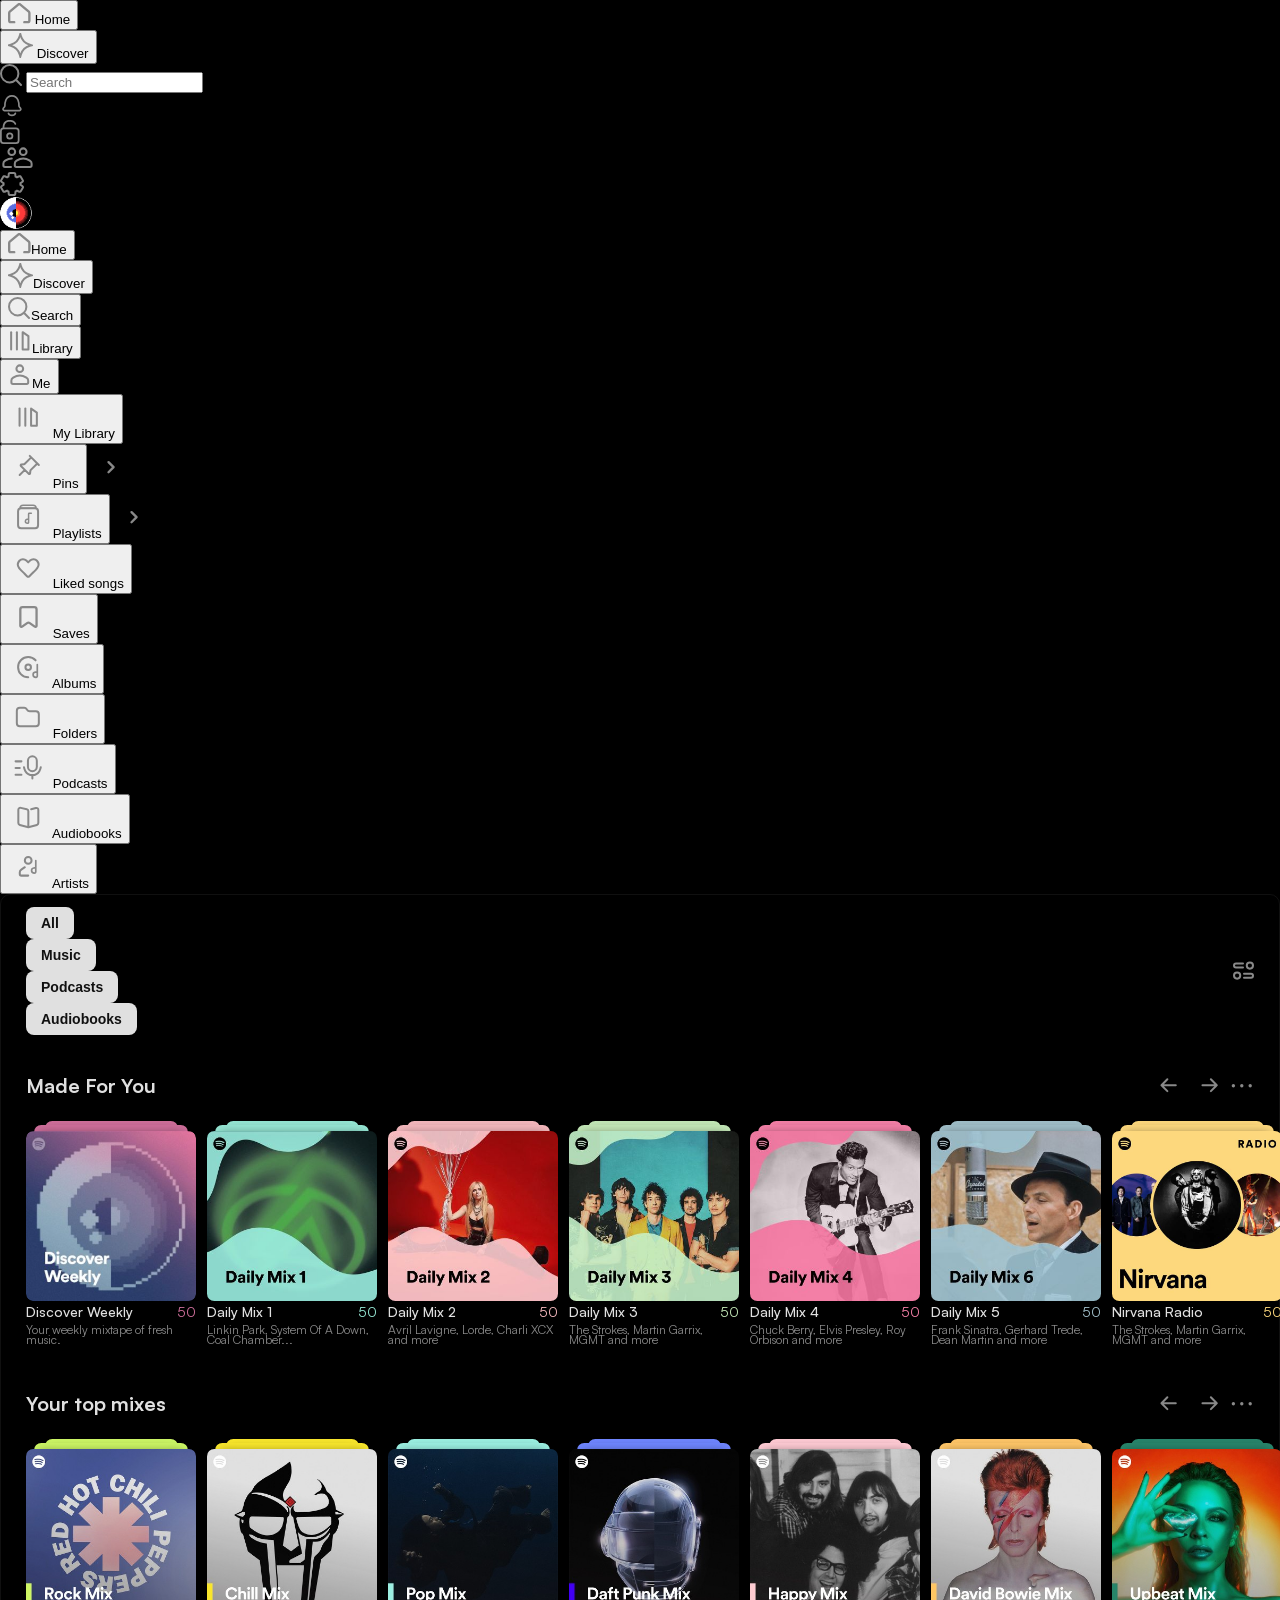
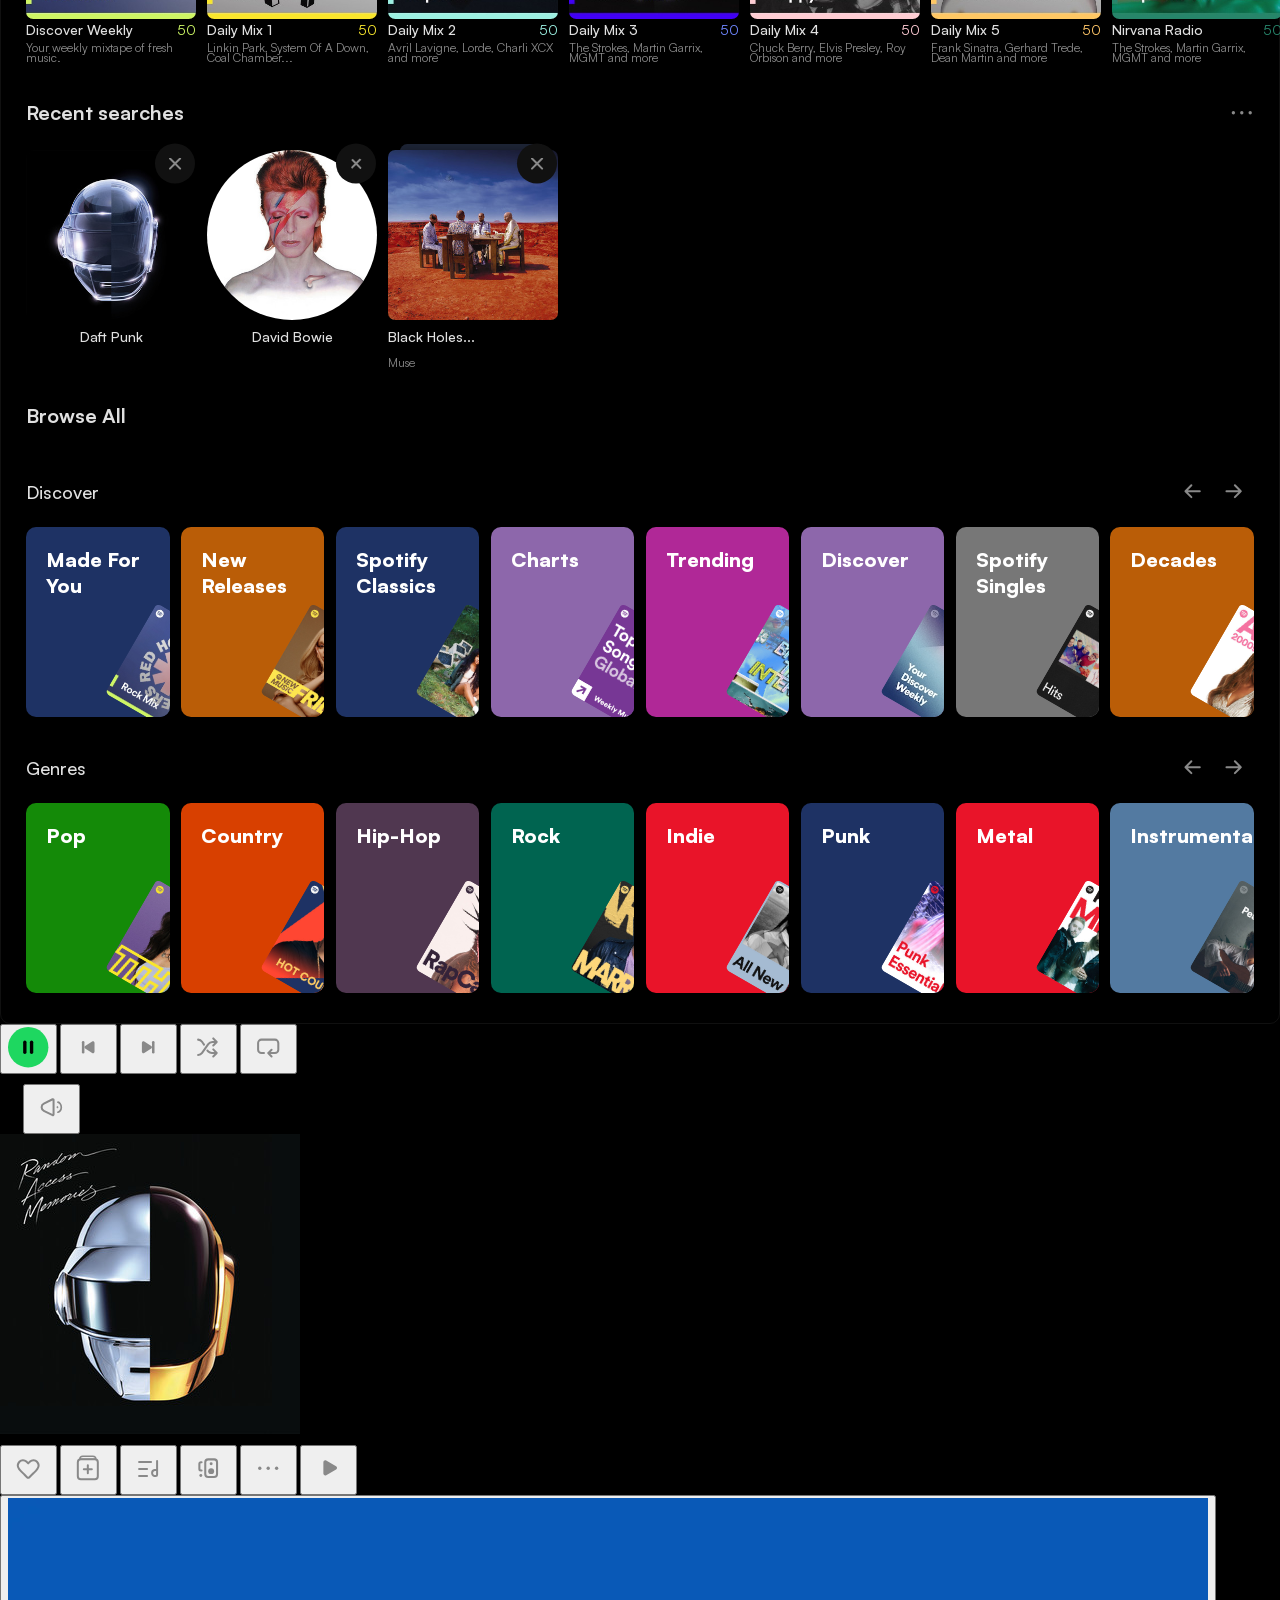
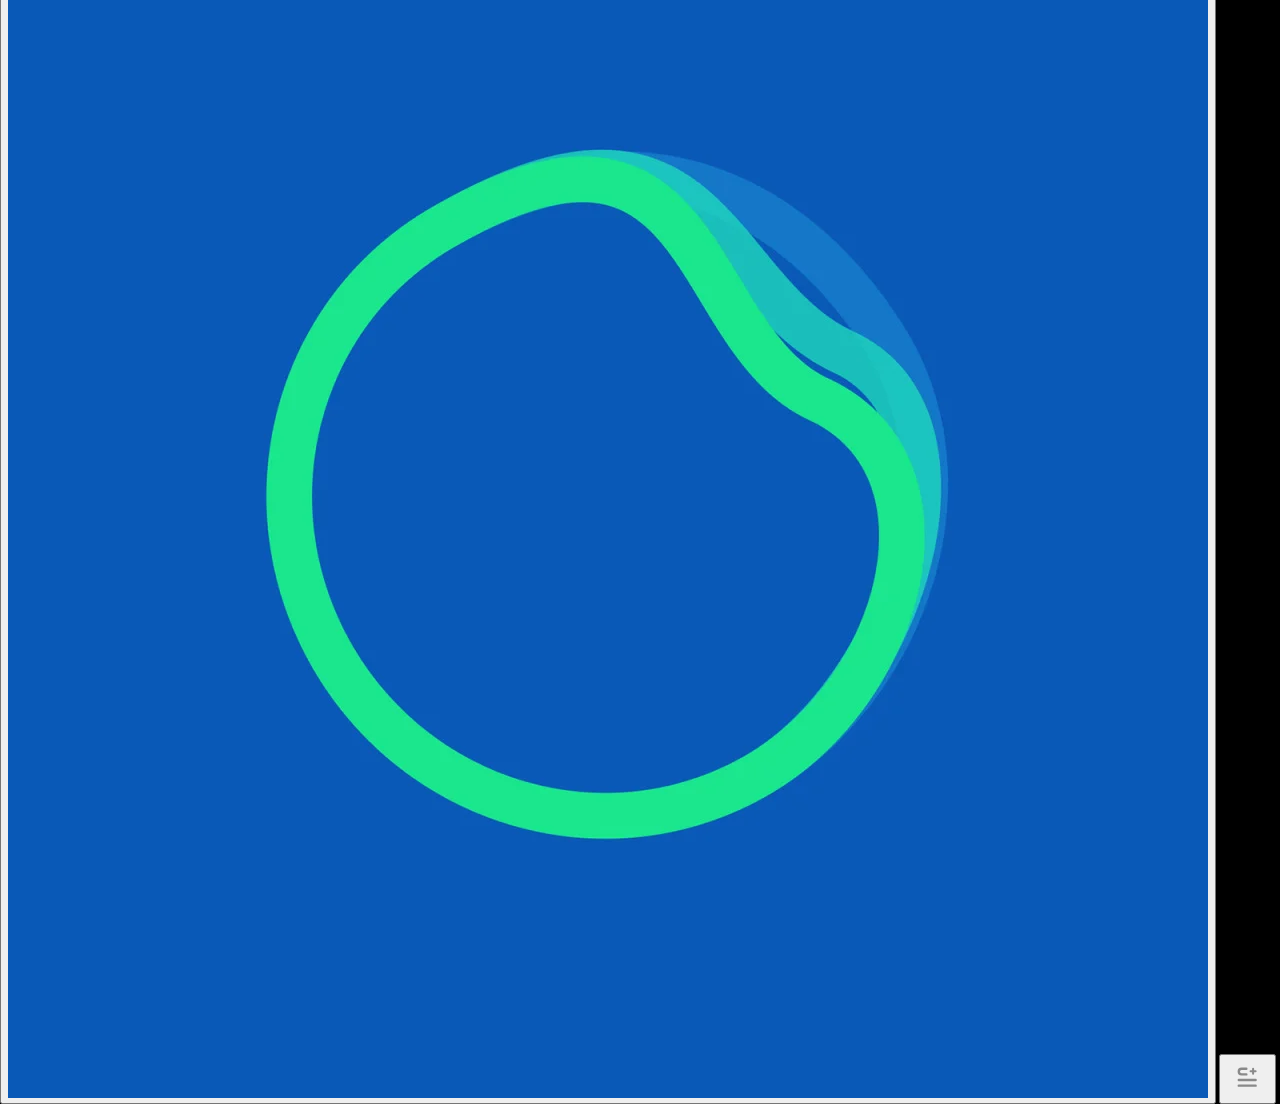
==== commit 314b7bdc: "completed working on song page- now playing pages" ====
--- a/index.html
+++ b/index.html
@@ -1,3 +1,4 @@
+
 <!DOCTYPE html>
 <html lang="en">
 <head>
@@ -595,7 +596,329 @@
             </div>
             <!-- Card List : Your top mixes : END of list -->
         
-        
+            
+
+
+             <!-- Recent Searches  -->
+
+             <div class="card-list-header">
+                <h2>Recent searches</h2>
+                
+                <div>
+                    <img src="./assets/images/Icons-large/tripple dots.svg" alt="">
+                </div>
+            </div>
+
+
+
+        <!-- Search cards Section -->
+
+        <div class="search-X-card-list">
+
+
+
+             <!-- X marked Card -->
+
+            <div class="search-card-x-doublelayer-container">
+                <div class="x-card-image-container">
+                <div class="x-mark-cont">
+                    <img src="./assets/images/Icons-large/x mark on the card.svg" alt="x mark on the card">
+                </div>
+                <img src="./assets/images/home-mix-cards/daftpunkhelmblackwhite.png" alt="" class="x-card-image">
+                </div>
+                <div class="doublelayer-x-card-text">
+                    <div class="doublelayer-x-card-text-header">
+                        <h3>Daft Punk</h3>
+                       
+                    </div>
+                    
+                </div>   
+                </div>
+
+
+
+
+
+
+
+
+
+                 <!-- X marked Card -->
+
+            <div class="search-card-x-doublelayer-container">
+                <div class="x-card-image-container">
+                <div class="x-mark-cont">
+                    <img src="./assets/images/Icons-large/x mark on the card.svg" alt="x mark on the card">
+                </div>
+                <img src="./assets/images/home-mix-cards/davidbowie.png" alt="" class="x-card-image">
+                
+                </div>
+                <div class="doublelayer-x-card-text">
+                    <div class="doublelayer-x-card-text-header">
+                        <h3>David Bowie</h3>
+                       
+                    </div>
+                    
+                </div>   
+                </div>
+
+
+
+
+
+
+
+
+
+
+
+
+
+            <!-- X marked Card -->
+
+            <div class="search-card-x-doublelayer-container">
+                <div class="x-card-image-container">
+                <div class="x-mark-cont">
+                    <img src="./assets/images/Icons-large/x mark on the card.svg" alt="x mark on the card">
+                </div>
+                <img src="./assets/images/home-mix-cards/museblackholes.png" alt="" class="x-card-image">
+                <div class="x-card-layer"></div>
+                </div>
+                <div class="doublelayer-x-card-text">
+                    <div class="doublelayer-x-card-text-header">
+                        <h3>Black Holes...</h3>
+                       
+                    </div>
+                    <p>Muse</p>
+                </div>   
+                </div>
+
+
+        </div>
+
+        <!-- Browse All Header -->
+        <div class="card-list-header">
+                <h2>Browse All</h2>
+            </div>
+
+        <!-- Image Card Header -->
+        <div class="card-list-header">
+                <h3>Discover</h3>
+                
+                <div>
+                    <img src="./assets/images/Icons-large/Name=Arrow-Left, Filled=No.svg" alt="">
+                    <img src="./assets/images/Icons-large/Name=Arrow-Right, Filled=No.svg" alt="">
+                </div>
+        </div>    
+
+        <!-- Image Card List -->
+
+        <div class="image-cards-list">
+
+
+
+            <!-- Image Card -->
+            <div class="card-inside-image-container redhotchilliszablue">
+                <div class="card-inside-image-text">
+                    <h3>Made For</h3>
+                    <h3>You</h3>
+                </div>
+                
+                <img src="./assets/images/home-mix-cards/redhotchillieyellow.png" alt="">
+              </div>
+
+
+
+              <!-- Image Card -->
+            <div class="card-inside-image-container arianagrandeorange">
+                <div class="card-inside-image-text">
+                    <h3>New</h3>
+                    <h3>Releases</h3>
+                </div>
+                
+                <img src="./assets/images/home-mix-cards/arianagrandefriday.png" alt="">
+              </div>
+
+
+
+                <!-- Image Card -->
+            <div class="card-inside-image-container redhotchilliszablue">
+                <div class="card-inside-image-text">
+                    <h3>Spotify</h3>
+                    <h3>Classics</h3>
+                </div>
+                
+                <img src="./assets/images/home-mix-cards/szacomputer.png" alt="">
+              </div>
+
+
+                <!-- Image Card -->
+            <div class="card-inside-image-container chartspink">
+                <div class="card-inside-image-text">
+                    <h3>Charts</h3>
+                    
+                </div>
+                
+                <img src="./assets/images/home-mix-cards/globalpurple.png" alt="">
+              </div>
+
+
+
+               <!-- Image Card -->
+            <div class="card-inside-image-container trendingpink">
+                <div class="card-inside-image-text">
+                    <h3>Trending</h3>
+                    
+                </div>
+                
+                <img src="./assets/images/home-mix-cards/bigoninternet.png" alt="">
+              </div>
+
+
+                 <!-- Image Card -->
+            <div class="card-inside-image-container chartspink">
+                <div class="card-inside-image-text">
+                    <h3>Discover</h3>
+                    
+                </div>
+                
+                <img src="./assets/images/home-mix-cards/spotlightdiscoverweekly.png" alt="">
+              </div>
+
+
+
+                 <!-- Image Card -->
+            <div class="card-inside-image-container singlesgrey">
+                <div class="card-inside-image-text">
+                    <h3>Spotify</h3>
+                    <h3>Singles</h3>
+                </div>
+                
+                <img src="./assets/images/home-mix-cards/hits.png" alt="">
+              </div>
+
+
+                 <!-- Image Card -->
+            <div class="card-inside-image-container arianagrandeorange">
+                <div class="card-inside-image-text">
+                    <h3>Decades</h3>
+                    
+                </div>
+                
+                <img src="./assets/images/home-mix-cards/beyoallout.png" alt="">
+              </div>
+
+        </div>
+
+        <!-- Image Card Header -->
+        <div class="card-list-header">
+                <h3>Genres</h3>
+                
+                <div>
+                    <img src="./assets/images/Icons-large/Name=Arrow-Left, Filled=No.svg" alt="">
+                    <img src="./assets/images/Icons-large/Name=Arrow-Right, Filled=No.svg" alt="">
+                </div>
+        </div>    
+
+        <!-- Image Card List -->
+
+        <div class="image-cards-list">
+
+
+
+            <!-- Image Card -->
+            <div class="card-inside-image-container popgreen">
+                <div class="card-inside-image-text">
+                    <h3>Pop</h3>
+                    
+                </div>
+                
+                <img src="./assets/images/home-mix-cards/purpleolivia.png" alt="">
+              </div>
+
+
+
+              <!-- Image Card -->
+            <div class="card-inside-image-container countreyorange">
+                <div class="card-inside-image-text">
+                    <h3>Country</h3>
+                    
+                </div>
+                
+                <img src="./assets/images/home-mix-cards/hotcountry.png" alt="">
+              </div>
+
+
+
+                <!-- Image Card -->
+            <div class="card-inside-image-container rapbrown">
+                <div class="card-inside-image-text">
+                    <h3>Hip-Hop</h3>
+                   
+                </div>
+                
+                <img src="./assets/images/home-mix-cards/rapliluzi.png" alt="">
+              </div>
+
+
+                <!-- Image Card -->
+            <div class="card-inside-image-container rockgreen">
+                <div class="card-inside-image-text">
+                    <h3>Rock</h3>
+                    
+                </div>
+                
+                <img src="./assets/images/home-mix-cards/marrow.png" alt="">
+              </div>
+
+
+
+               <!-- Image Card -->
+            <div class="card-inside-image-container indiered">
+                <div class="card-inside-image-text">
+                    <h3>Indie</h3>
+                    
+                </div>
+                
+                <img src="./assets/images/home-mix-cards/indieallnew.png" alt="">
+              </div>
+
+
+                 <!-- Image Card -->
+            <div class="card-inside-image-container redhotchilliszablue">
+                <div class="card-inside-image-text">
+                    <h3>Punk</h3>
+                    
+                </div>
+                
+                <img src="./assets/images/home-mix-cards/punkessentials.png" alt="">
+              </div>
+
+
+
+                 <!-- Image Card -->
+            <div class="card-inside-image-container indiered">
+                <div class="card-inside-image-text">
+                    <h3>Metal</h3>
+                    
+                </div>
+                
+                <img src="./assets/images/home-mix-cards/kickassmetal.png" alt="">
+              </div>
+
+
+                 <!-- Image Card -->
+            <div class="card-inside-image-container instrumentalblue">
+                <div class="card-inside-image-text">
+                    <h3>Instrumental</h3>
+                    
+                </div>
+                
+                <img src="./assets/images/home-mix-cards/peacefulguitar.png" alt="">
+              </div>
+
+        </div>
+
         
         </section>
 
@@ -604,7 +927,7 @@
 
      </main>
      
-        <!-- davit -->
+      <div class="control-bar">
 
      <!-- <Player> -->
     
@@ -666,9 +989,12 @@
     </div>
 
 </div>
+
+</div>
 <!-- </player> -->
 
 
 
 </body>
-</html>+</html>
+
